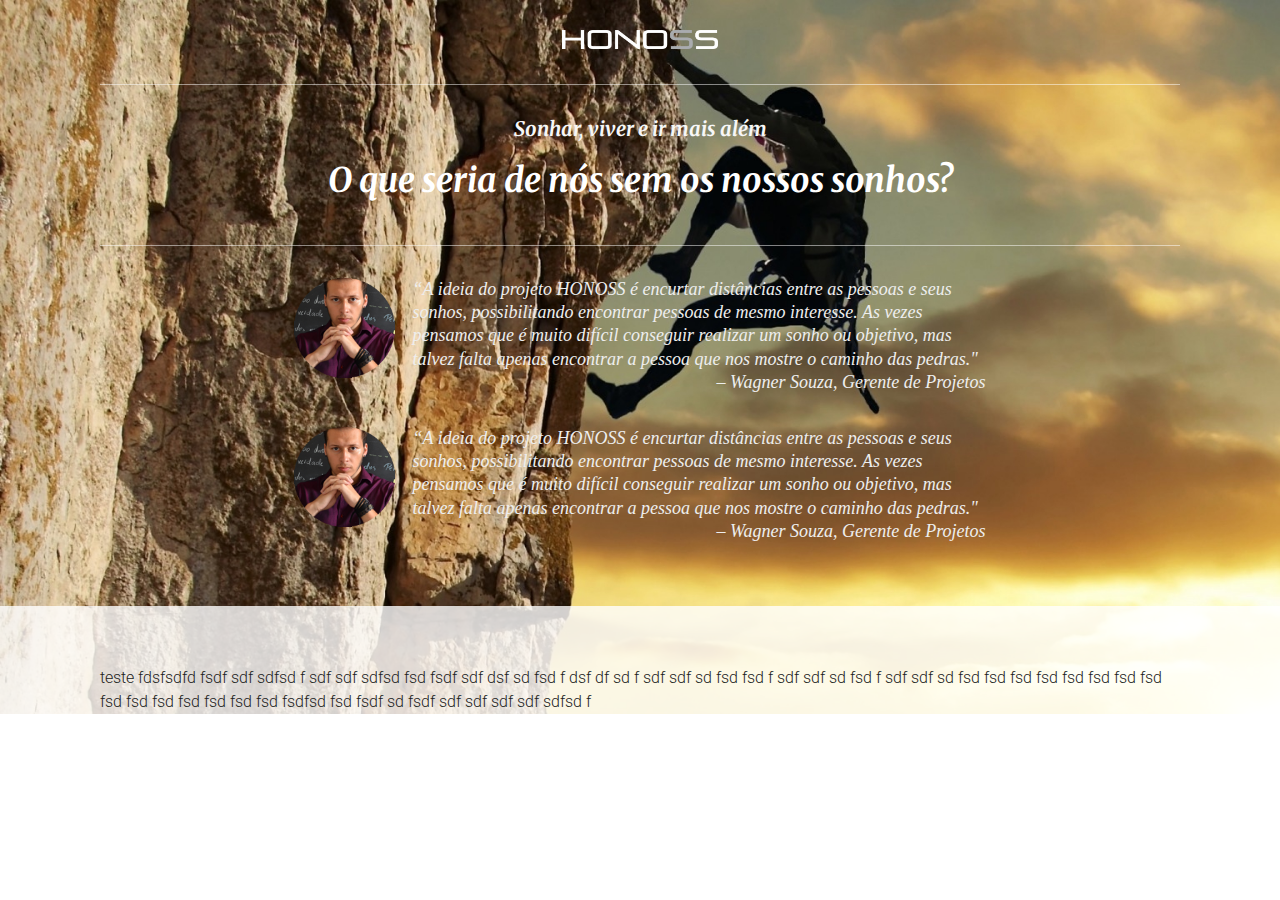
==== land/index.html @ 95ef4102 "land" ====
<!DOCTYPE html>

<html class="no-js" lang="en"><!--<![endif]--><head><meta http-equiv="Content-Type" content="text/html; charset=UTF-8"><script id="hs-analytics" src="./index_files/145335.js"></script>
    
    <meta http-equiv="X-UA-Compatible" content="IE=edge,chrome=1">
    <meta name="author" content="">
    <meta name="description" content="">

    <title>The Beginner's Guide to Inbound Marketing</title>
    <link rel="shortcut icon" href="https://cdn2.hubspot.net/hub/145335/file-399276868-ico/impactbnd-COS/favicon_inbound-marketing-agency.ico?t=1458839373525">

    
    <script async="" src="./index_files/fbevents.js"></script><script type="text/javascript" src="./index_files/jquery-1.11.2.js"></script>
    <script type="text/javascript">hsjQuery = window['jQuery']</script>
    <link href="./index_files/public_common.css" rel="stylesheet">
    <meta property="og:description" content="">
    <meta property="og:title" content="">
    <meta name="twitter:description" content="">
    <meta name="twitter:title" content="">

    
    
    <link rel="canonical" href="https://offers.impactbnd.com/the-beginners-guide-to-inbound-marketing">


    <!--[if lt IE 9]>
    <script src="https://static.hsstatic.net/content_shared_assets/static-1.4002/js/css3-mediaqueries.js"></script>
    <![endif]-->
    <meta name="viewport" content="width=device-width, initial-scale=1">


<link href="./index_files/layout.min.css" rel="stylesheet">
<link href="./index_files/hs_default_custom_style.min.css" rel="stylesheet">


<link rel="stylesheet" href="./index_files/hubspot-default-no-style.min.css">
    <!-- The style tag has been deprecated. Attached stylesheets are included in the required_head_tags page variable. -->
    <link href="./index_files/css" rel="stylesheet" type="text/css">
<link href="./index_files/style.min.css" rel="stylesheet" type="text/css">
<link href="./index_files/landing-page.min.css" rel="stylesheet" type="text/css">
    <style>
body {
background: url(./index_files/bg.jpg); background-attachment:fixed; background-size:cover;
}

h1{margin-bottom:0px;}
.main-text{margin-bottom:15px; font-size:20px; text-transform:none;}
 h1.sub-text{margin-bottom:20px;}
.divider-two{ display:none; }
.ribbon{ display:none;}
p.secondary-header{display:none;}

#quotes{margin-top:30px; margin-bottom:0px; width: 80%; margin:0 auto;}
.testimonials {font-size:20px;}


h3 {
    margin-bottom: 32px !important;
}


</style>


<script src="./index_files/insights.js"></script><style type="text/css">.hs-button-reset,.hs-form .hs-button{border:none;font-family:Helvetica,Arial,sans-serif;line-height:1;margin:0;outline:0;padding:0}.base-hs-button-styles,.hs-form .hs-button{text-decoration:none;cursor:pointer;display:inline-block;font-size:12px;font-weight:700;line-height:12px;padding:7px 18px 7px;position:relative;text-align:center}.base-hs-button-styles:hover,.hs-form .hs-button:hover{text-decoration:none}input.hs-input[type=checkbox],input.hs-input[type=radio]{cursor:pointer}input.hs-input,textarea.hs-input,select.hs-input{display:inline-block;width:210px;height:18px;padding:4px;font-family:"Helvetica Neue",Helvetica,Arial,sans-serif;font-size:13px;font-weight:normal;line-height:18px;color:#666;border:1px solid #ccc;-webkit-border-radius:3px;-moz-border-radius:3px;-ms-border-radius:3px;border-radius:3px}textarea.hs-input{padding-top:5px}html.webkit textarea.hs-input{padding-top:6px;padding-left:5px}input.hs-input[type=checkbox],input.hs-input[type=radio]{width:auto;height:auto;padding:0;margin:3px 0;line-height:normal;border:none}input.hs-input[type=file]{background-color:#fff;padding:initial;border:initial;line-height:initial;-webkit-box-shadow:none;-moz-box-shadow:none;box-shadow:none}input.hs-input[type=button],input.hs-input[type=reset],input.hs-input[type=submit]{width:auto;height:auto}input.hs-input[type=search]{-webkit-border-radius:16px;-moz-border-radius:16px;-ms-border-radius:16px;border-radius:16px;background-image:url("/common_assets/static-2.158/img/form/search.png");background-repeat:no-repeat;padding-left:26px;padding-right:6px;padding-top:5px;padding-bottom:3px;background-position:8px 8px}html.firefox input.hs-input[type=search]{position:relative;top:1px}input.hs-input[type=search].transparent-image{background-image:url("/common_assets/static-2.158/img/form/search-transparent.png")}input.hs-input[type="search"]::-webkit-search-decoration,input.hs-input[type="search"]::-webkit-search-cancel-button,input.hs-input[type="search"]::-webkit-search-results-button,input.hs-input[type="search"]::-webkit-search-results-decoration{display:none}select.hs-input,input.hs-input[type=file]{height:27px}select[multiple].hs-input{height:inherit}textarea.hs-input{height:auto}.hs-input:-moz-placeholder{color:#bfbfbf}.hs-input::-webkit-input-placeholder{color:#bfbfbf}input.hs-input,textarea.hs-input{-webkit-transition:border 0.2s linear,box-shadow 0.2s linear;-moz-transition:border 0.2s linear,box-shadow 0.2s linear;transition:border 0.2s linear,box-shadow 0.2s linear;-webkit-box-shadow:inset 0 1px 3px rgba(0,0,0,0.1);-moz-box-shadow:inset 0 1px 3px rgba(0,0,0,0.1);box-shadow:inset 0 1px 3px rgba(0,0,0,0.1)}input.hs-input:focus,textarea.hs-input:focus{outline:none;border-color:rgba(82,168,236,0.8);-webkit-box-shadow:inset 0 1px 3px rgba(0,0,0,0.1),0 0 8px rgba(82,168,236,0.6);-moz-box-shadow:inset 0 1px 3px rgba(0,0,0,0.1),0 0 8px rgba(82,168,236,0.6);box-shadow:inset 0 1px 3px rgba(0,0,0,0.1),0 0 8px rgba(82,168,236,0.6)}input.hs-input.error,.hs-form div.field.error input,.hs-form div.field.error textarea,.hs-form div.field.error .chzn-choices,textarea.hs-input.error{border-color:#c87872;-webkit-box-shadow:0 0 3px rgba(171,41,32,0.25);-moz-box-shadow:0 0 3px rgba(171,41,32,0.25);box-shadow:0 0 3px rgba(171,41,32,0.25)}input.hs-input.error:focus,.hs-form div.field.error input:focus,.hs-form div.field.error textarea:focus,.hs-form div.field.error .chzn-choices:focus,textarea.hs-input.error:focus{border-color:#b9554d;-webkit-box-shadow:0 0 6px rgba(171,41,32,0.5);-moz-box-shadow:0 0 6px rgba(171,41,32,0.5);box-shadow:0 0 6px rgba(171,41,32,0.5)}.input-mini.hs-input,input.mini.hs-input,textarea.mini.hs-input,select.mini.hs-input{width:60px}.input-small.hs-input,input.small.hs-input,textarea.small.hs-input,select.small.hs-input{width:90px}.input-medium.hs-input,input.medium.hs-input,textarea.medium.hs-input,select.medium.hs-input{width:150px}.input-large.hs-input,input.large.hs-input,textarea.large.hs-input,select.large.hs-input{width:210px}.input-xlarge.hs-input,input.xlarge.hs-input,textarea.xlarge.hs-input,select.xlarge.hs-input{width:270px}.input-xxlarge.hs-input,input.xxlarge.hs-input,textarea.xxlarge.hs-input,select.xxlarge.hs-input{width:530px}.input-stretch.hs-input,input.stretch.hs-input,textarea.stretch.hs-input,select.stretch.hs-input{box-sizing:border-box;width:100%}textarea.hs-input.xxlarge{overflow-y:auto}input.hs-input.span1,textarea.hs-input.span1,select.hs-input.span1{display:inline-block;float:none;width:30px;margin-left:0}input.hs-input.span2,textarea.hs-input.span2,select.hs-input.span2{display:inline-block;float:none;width:90px;margin-left:0}input.hs-input.span3,textarea.hs-input.span3,select.hs-input.span3{display:inline-block;float:none;width:150px;margin-left:0}input.hs-input.span4,textarea.hs-input.span4,select.hs-input.span4{display:inline-block;float:none;width:210px;margin-left:0}input.hs-input.span5,textarea.hs-input.span5,select.hs-input.span5{display:inline-block;float:none;width:270px;margin-left:0}input.hs-input.span6,textarea.hs-input.span6,select.hs-input.span6{display:inline-block;float:none;width:330px;margin-left:0}input.hs-input.span7,textarea.hs-input.span7,select.hs-input.span7{display:inline-block;float:none;width:390px;margin-left:0}input.hs-input.span8,textarea.hs-input.span8,select.hs-input.span8{display:inline-block;float:none;width:450px;margin-left:0}input.hs-input.span9,textarea.hs-input.span9,select.hs-input.span9{display:inline-block;float:none;width:510px;margin-left:0}input.hs-input.span10,textarea.hs-input.span10,select.hs-input.span10{display:inline-block;float:none;width:570px;margin-left:0}input.hs-input.span11,textarea.hs-input.span11,select.hs-input.span11{display:inline-block;float:none;width:630px;margin-left:0}input.hs-input.span12,textarea.hs-input.span12,select.hs-input.span12{display:inline-block;float:none;width:690px;margin-left:0}input.hs-input.span13,textarea.hs-input.span13,select.hs-input.span13{display:inline-block;float:none;width:750px;margin-left:0}input.hs-input.span14,textarea.hs-input.span14,select.hs-input.span14{display:inline-block;float:none;width:810px;margin-left:0}input.hs-input.span15,textarea.hs-input.span15,select.hs-input.span15{display:inline-block;float:none;width:870px;margin-left:0}input.hs-input.span16,textarea.hs-input.span16,select.hs-input.span16{display:inline-block;float:none;width:930px;margin-left:0}input.hs-input[disabled],select.hs-input[disabled],textarea.hs-input[disabled]{background-color:#f5f5f5;border-color:#ddd;cursor:not-allowed}.help-inline,.help-block{font-size:11px;line-height:18px;color:#818181}.help-inline{padding-left:5px}.help-block{display:block;max-width:600px}.inline-inputs{color:#818181}.inline-inputs span,.inline-inputs input{display:inline-block}.inline-inputs input.mini{width:60px}.inline-inputs input.small{width:90px}.inline-inputs span{padding:0 2px 0 1px}.input-prepend input,.input-append input{-webkit-border-radius:0 3px 3px 0;-moz-border-radius:0 3px 3px 0;-ms-border-radius:0 3px 3px 0;border-radius:0 3px 3px 0}.input-prepend .add-on,.input-append .add-on{position:relative;background:#f5f5f5;border:1px solid #ccc;z-index:2;float:left;display:block;width:auto;min-width:16px;height:18px;padding:4px 4px 4px 5px;margin-right:-1px;font-weight:normal;line-height:18px;color:#bfbfbf;text-align:center;text-shadow:0 1px 0 #fff;-webkit-border-radius:3px 0 0 3px;-moz-border-radius:3px 0 0 3px;-ms-border-radius:3px 0 0 3px;border-radius:3px 0 0 3px}.input-prepend .active,.input-append .active{background:#bfe0bf;border-color:#59ad59}.input-append input{float:left;-webkit-border-radius:3px 0 0 3px;-moz-border-radius:3px 0 0 3px;-ms-border-radius:3px 0 0 3px;border-radius:3px 0 0 3px}.input-append .add-on{-webkit-border-radius:0 3px 3px 0;-moz-border-radius:0 3px 3px 0;-ms-border-radius:0 3px 3px 0;border-radius:0 3px 3px 0;margin-right:0;margin-left:-1px}.hs-form{margin-bottom:18px}.hs-form fieldset{margin-bottom:18px;padding-top:18px}.hs-form fieldset legend{display:block;margin-left:150px;font-size:19.5px;line-height:1;color:#414141}.hs-form .clearfix,.hs-form .field,.hs-form .hs-form-field{margin-bottom:18px}.hs-form .clearfix:after,.hs-form .field:after,.hs-form .hs-form-field:after{content:"";display:table;clear:both}.hs-form label{padding-top:5px;font-size:13px;line-height:18px;font-weight:bold;float:left;width:130px;text-align:right;color:#414141}.hs-form .input{margin-left:150px}.hs-form div.field.error{background:#fae5e3;padding:6px 0;margin-bottom:18px;-webkit-border-radius:4px;-moz-border-radius:4px;-ms-border-radius:4px;border-radius:4px}.hs-form div.field.error>label,.hs-form div.field.error span.help-inline,.hs-form div.field.error span.help-block{color:#9d261d}.hs-form div.field.error .input-prepend span.add-on,.hs-form div.field.error .input-append span.add-on{background:#f4c8c5;border-color:#c87872;color:#b9554d}.hs-form .hsErrMsgContainer ul{margin-top:6px;margin-bottom:0px;margin-left:7px;list-style:none}.hs-form .hsErrMsgContainer ul li{font-size:12px;color:#a44e47}.hs-form .hsErrMsgContainer .hs-block-message{min-width:200px;width:200px}.hs-form .hsErrMsgContainer .hs-block-message ul{margin-top:0px}.hs-form .actions{background:#f5f5f5;margin-top:18px;margin-bottom:18px;padding:17px 20px 18px 150px;border-top:1px solid #ddd;-webkit-border-radius:0 0 3px 3px;-moz-border-radius:0 0 3px 3px;-ms-border-radius:0 0 3px 3px;border-radius:0 0 3px 3px}.hs-form .actions .secondary-action{float:right}.hs-form .actions .secondary-action a{line-height:30px}.hs-form .actions .secondary-action a:hover{text-decoration:underline}.hs-form .inputs-list{margin:0 0 5px;width:100%}.hs-form .inputs-list>li{display:block;padding:0;width:100%}.hs-form .inputs-list label{display:block;float:none;width:auto;padding:0;line-height:18px;text-align:left;white-space:normal;font-weight:normal}.hs-form .inputs-list label strong{color:#818181}.hs-form .inputs-list label small{font-size:11px;font-weight:normal}.hs-form .inputs-list .inputs-list{margin-left:25px;margin-bottom:10px;padding-top:0}.hs-form .inputs-list:first-child{padding-top:6px}.hs-form .inputs-list>li+li{padding-top:2px}.hs-form .inputs-list input[type=radio],.hs-form .inputs-list input[type=checkbox]{margin-bottom:0}.hs-form.stacked{padding-left:20px}.hs-form.stacked fieldset{padding-top:9px}.hs-form.stacked legend{margin-left:0}.hs-form.stacked label{display:block;float:none;width:auto;font-weight:bold;text-align:left;line-height:20px;padding-top:0;margin-bottom:4px}.hs-form.stacked .field{margin-bottom:18px}.hs-form.stacked .field div.input{margin-left:0}.hs-form.stacked .field div.input>input+a,.hs-form.stacked .field div.input select+a,.hs-form.stacked .field div.input textarea+a{margin-top:4px;display:block}.hs-form.stacked .inputs-list{margin-bottom:0}.hs-form.stacked .inputs-list>li{padding-top:0}.hs-form.stacked .inputs-list>li label{font-weight:normal;padding-top:0}.hs-form.stacked div.error{padding:3px 10px 6px;margin-top:0;margin-left:-10px;margin-bottom:9px}.hs-form.stacked .actions{margin-left:-20px;padding-left:20px}.hs-form{padding-left:0px}.hs-form.stacked{padding-left:0px}.hs-form.stacked fieldset{padding:0}.hs-form .hs-button{color:#fff;text-shadow:0 -1px 0 #3574e3;background-color:#3574e3;background-image:-webkit-gradient(linear, 50% 0%, 50% 100%, color-stop(0%, #7ec8f4), color-stop(100%, #3574e3));background-image:-webkit-linear-gradient(top, #7ec8f4,#3574e3);background-image:-moz-linear-gradient(top, #7ec8f4,#3574e3);background-image:linear-gradient(top, #7ec8f4,#3574e3);box-shadow:inset 0px 1px 0px rgba(255,255,255,0.5);border-top:1px solid #64baf0;border-bottom:1px solid #1c4ed5;border-right:1px solid #468ee6;border-left:1px solid #468ee6;border-radius:4px;-webkit-transition:opacity 0.15s linear;-moz-transition:opacity 0.15s linear;transition:opacity 0.15s linear;-moz-user-select:none;-webkit-user-select:none;user-select:none}.hs-form .hs-button:visited,.hs-form .hs-button:hover{color:#fff}.hs-form .hs-button:hover:not(.inactive),.hs-form .hs-button:focus:not(.inactive),.hs-form .hs-button.hovered:not(.inactive){box-shadow:inset 0px 1px 0px rgba(255,255,255,0.5),0 0 5px #3574e3;border-top:1px solid #4db0ee;border-bottom:1px solid #1946be;border-right:1px solid #3080e3;border-left:1px solid #3080e3}.hs-form .hs-button:active:not(.inactive):not(.link),.hs-form .hs-button.depressed:not(.inactive):not(.link),.dropdown-open>.hs-form .hs-button:not(.inactive):not(.link){background-color:#599eeb;background-image:-webkit-gradient(linear, 50% 0%, 50% 100%, color-stop(0%, #3574e3), color-stop(100%, #599eeb));background-image:-webkit-linear-gradient(top, #3574e3,#599eeb);background-image:-moz-linear-gradient(top, #3574e3,#599eeb);background-image:linear-gradient(top, #3574e3,#599eeb);box-shadow:inset 0px 1px 2px rgba(0,0,0,0.3),inset 0px -1px 0px rgba(255,255,255,0.3);border-top:1px solid #1c4ed5;border-bottom:1px solid #4084e2;border-right:1px solid #468ee6;border-left:1px solid #468ee6}.dropdown-open>.hs-form .hs-button:not(.inactive):not(.link){box-shadow:inset 0px 1px 2px rgba(0,0,0,0.3)}.hs-form .hs-button.disabled.disabled.disabled.disabled,.hs-form .hs-button[disabled][disabled][disabled]{background-color:#6387c5;background-image:-webkit-gradient(linear, 50% 0%, 50% 100%, color-stop(0%, #88b1ce), color-stop(100%, #6387c5));background-image:-webkit-linear-gradient(top, #88b1ce,#6387c5);background-image:-moz-linear-gradient(top, #88b1ce,#6387c5);background-image:linear-gradient(top, #88b1ce,#6387c5);box-shadow:inset 0px 1px 0px rgba(255,255,255,0);border-top:1px solid #7baacc;border-bottom:1px solid #5774be;border-right:1px solid #6c94c7;border-left:1px solid #6c94c7;cursor:default;color:#ededed;text-shadow:none;opacity:0.6}.hs-form .hs-button.disabled.disabled.disabled.disabled.next:before,.hs-form .hs-button[disabled][disabled][disabled].next:before{opacity:0.5}.hs-form .hs-button.disabled.disabled.disabled.disabled.previous:before,.hs-form .hs-button[disabled][disabled][disabled].previous:before{opacity:0.5}.hs-form .hs-button.next:before,.hs-form .hs-button.previous:before{background:url(/style_guide/static-8.321/img/hs-button-arrows.png) center 0 no-repeat;display:block;width:16px;height:16px;position:absolute;top:5px;content:" ";z-index:99}.hs-form .hs-button.next{padding-right:32px}.hs-form .hs-button.next:before{right:9px}.hs-form .hs-button.previous{padding-left:32px}.hs-form .hs-button.previous:before{background-position:center -16px;left:9px}.hs-form .hs-button.inactive{cursor:default}.hs-form ul{list-style:none}.hs-form label{display:block;font-family:"Helvetica Neue",Helvetica,Arial,sans-serif}.hs-form .hs-field-desc{color:#aaa;margin:0px 0px 5px 150px;font-size:11px;font-family:"Helvetica Neue",Helvetica,Arial,sans-serif}.hs-form .hs-form-required{color:red}.hs-form .field{margin-bottom:9px}.hs-form .hs-richtext{margin-bottom:3px;font-family:"Helvetica Neue",Helvetica,Arial,sans-serif;line-height:18px;font-size:14px;color:#414141}.hs-form .hs-richtext hr{text-align:left;margin-left:0;width:91%}.hs-form .email-correction,.hs-form .email-validation{padding-top:3px;font-size:12px;font-family:"Helvetica Neue",Helvetica,Arial,sans-serif}.hs-form .email-correction a,.hs-form .email-validation a{cursor:pointer}.hs-form .inputs-list{padding-left:5px;list-style:none}.hs-form .inputs-list li input{margin:3px 5px 3px 0px}.hs-form input[type=checkbox],.hs-form input[type=radio]{margin-right:5px}.hs-form input:not([type="image"]),.hs-form textarea{box-sizing:content-box}.hs-form.stacked .hs-field-desc{margin:0px 0px 2px 0px}.hs-form .hs-input,.hs-form textarea.hs-input{box-sizing:border-box;max-width:500px;width:90%}.hs-form .hs-input:not[type=checkbox],.hs-form .hs-input:not[type=radio],.hs-form textarea.hs-input:not[type=checkbox],.hs-form textarea.hs-input:not[type=radio]{min-height:18px;min-width:100px}.hs-form .hs-input.hs-social-login,.hs-form textarea.hs-input.hs-social-login{width:95% !important;max-width:480px !important}.hs-form .actions{background:transparent;margin-top:18px;margin-bottom:18px;padding:17px 20px 18px 0px;border-top:none;-webkit-border-radius:0 0 3px 3px;-moz-border-radius:0 0 3px 3px;-ms-border-radius:0 0 3px 3px;border-radius:0 0 3px 3px}.hs-form .actions .secondary-action{float:right}.hs-form .actions .secondary-action a{line-height:30px}.hs-form .actions .secondary-action a:hover{text-decoration:underline}@media (max-width: 422px){.hs-form .all-social-types{height:100px}}@media (max-width: 342px){.hs-form .hs-social-login{height:72px}}.hs-form fieldset{border:0;padding:0;margin:0;max-width:500px}.hs-form fieldset.form-columns-1 .hs-input{width:95%}.hs-form fieldset.form-columns-1 .input{margin-right:8px}.hs-form fieldset.form-columns-1 input[type="checkbox"],.hs-form fieldset.form-columns-1 input[type="radio"]{width:auto}.hs-form fieldset.form-columns-2 .hs-form-field{width:50%;float:left}.hs-form fieldset.form-columns-2 .input{margin-right:8px}.hs-form fieldset.form-columns-3 .hs-form-field{width:32.7%;float:left}.hs-form fieldset.form-columns-3 .input{margin-right:8px}.hsformerror{margin:0 0 2px;padding:2px 6px;height:auto;background-color:#fdd2d0;font-size:11px;border:1px solid #fcb3af;padding:4px 16px 4px 10px;color:#000;display:none;background-image:-webkit-gradient(linear, 50% 0%, 50% 100%, color-stop(0%, #fefefe), color-stop(100%, #fdd2d0));background-image:-webkit-linear-gradient(#fefefe,#fdd2d0);background-image:-moz-linear-gradient(#fefefe,#fdd2d0);background-image:-o-linear-gradient(#fefefe,#fdd2d0);background-image:linear-gradient(#fefefe,#fdd2d0);-webkit-border-radius:4px;-moz-border-radius:4px;-ms-border-radius:4px;-o-border-radius:4px;border-radius:4px;-webkit-box-shadow:0 0 6px #ddd;-moz-box-shadow:0 0 6px #ddd;box-shadow:0 0 6px #ddd;z-index:99999}.hsformerror em{border:10px solid;border-color:#fdd2d0 transparent transparent;bottom:-17px;display:block;height:0;left:60px;position:absolute;width:0}.hsformerror p{font-family:Lucida Grande,Lucida Sans Unicode,bitstream vera sans,trebuchet ms,verdana,sans-serif;margin:0;float:left;margin-right:8px}.hsformerror:hover{cursor:default}.hsformerror .close-form-error{float:right;display:inline;top:3px;position:absolute;font-family:Verdana !important;color:#b17c79 !important;cursor:pointer !important;font-size:11px !important;font-weight:normal !important}.hsformerror .close-form-error:hover{color:#cc8884}#calroot{z-index:10000;margin-top:-1px;width:198px;padding:2px;background-color:#fff;font-size:11px;border:1px solid #ccc;-moz-border-radius:5px;-webkit-border-radius:5px;-moz-box-shadow:0 0 15px #666;-webkit-box-shadow:0 0 15px #666}#calroot p,#calroot div,#calroot a{font-family:Lucida Grande,Lucida Sans Unicode,bitstream vera sans,trebuchet ms,verdana,sans-serif}#calroot #calhead{padding:2px 0;height:22px}#calroot #caltitle{font-size:14px;color:#0150d1;float:left;text-align:center;width:155px;line-height:20px;text-shadow:0 1px 0 #ddd}#calroot #calnext,#calroot #calprev{display:block;margin:5px 7px;width:0;height:0;float:left;cursor:pointer}#calroot #calnext{float:right;border-top:5px solid transparent;border-bottom:5px solid transparent;border-left:5px solid #666}#calroot #calprev{border-top:5px solid transparent;border-bottom:5px solid transparent;border-right:5px solid #666}#calroot #calprev.caldisabled,#calroot #calnext.caldisabled{visibility:hidden}#calroot #caltitle select{font-size:10px}#calroot #caldays{height:14px;border-bottom:1px solid #ddd}#calroot #caldays span{display:block;float:left;width:28px;text-align:center}#calroot #calweeks{background-color:#fff;margin-top:4px}#calroot .calweek{clear:left;height:22px}#calroot .calweek a{display:block;float:left;width:27px;height:20px;text-decoration:none;font-size:11px;margin-left:1px;text-align:center;line-height:20px;color:#666;-moz-border-radius:3px;-webkit-border-radius:3px}#calroot .calweek a:hover{background-color:#ddd}#calroot .calfocus{background-color:#ddd}#calroot a.calsun{color:red}#calroot a.caloff{color:#ccc}#calroot a.caloff:hover{background-color:#f5f5fa}#calroot a.caldisabled{background-color:#efefef !important;color:#ccc !important;cursor:default}#calroot #calcurrent{background-color:#498ce2;color:#fff}#calroot #caltoday{background-color:#333;color:#fff}@media (max-width: 400px), (min-device-width: 320px) and (max-device-width: 480px){form.hs-form .form-columns-2 .hs-form-field,form.hs-form .form-columns-3 .hs-form-field{float:none;width:100%}form.hs-form .form-columns-2 .hs-form-field .hs-input,form.hs-form .form-columns-3 .hs-form-field .hs-input{width:95%}}</style></head>
<body class="   hs-content-id-465719371 hs-landing-page hs-page hs-content-path-the-beginners-guide-to-inbound-marketing hs-content-name-beginners-guide  " style="">
    <div class="header-container-wrapper">
    <div class="header-container container-fluid">

        <div class="row-fluid-wrapper row-depth-1 row-number-1 ">
        <div class="row-fluid ">
            <div class="span12 widget-span widget-type-raw_jinja " style="" data-widget-type="raw_jinja" data-x="0" data-w="12">
<section id="header">
	<div class="ribbon"></div>
		<div class="impactbnd-container">
			<div class="row-fluid">
				<div class="span5"></div>
				<div class="span2">
					<img src="./index_files/logo.png" alt="Inbound Marketing Agency - IMPACT" class="logo">
				</div>
			</div>
			<div class="row-fluid">
				<div class="divider"></div>
			</div>
			<div class="row-fluid">
				<div class="span12">
					<span id="hs_cos_wrapper_module_13902376306981076" class="hs_cos_wrapper hs_cos_wrapper_widget hs_cos_wrapper_type_section_header" style="" data-hs-cos-general-type="widget" data-hs-cos-type="section_header"><div class="page-header section-header"><h1><div class="row-fluid"><div class="span12 main-text"><i>Sonhar, viver e ir mais além</i></div></div></h1><p class="secondary-header"><span id="hs_cos_wrapper_subheader" class="section-subheader"><span><i></i></span></span></p><h1 class="sub-text" style="color:#ffffff; font-family:merriweather; font-size:34px;"><i>O que seria de nós sem os nossos sonhos?</i></h1><br><div class="divider"></div><p></p></div></span>
				</div>
			</div>
			<div class="row-fluid">		
				<div class="span12">
<span id="hs_cos_wrapper_module_13902388584682820" class="hs_cos_wrapper hs_cos_wrapper_widget hs_cos_wrapper_type_raw_html" style="" data-hs-cos-general-type="widget" data-hs-cos-type="raw_html">
										
										


<div class="single-quote" id="quotes">

	
		<div class="carousel-inner" id="quotes">
			<div class="item">
				<div class="span2">
					<img src="./index_files/ws.png" alt="Wagner Souza"/>
				</div>
				<div class="span10">
					<p>“A ideia do projeto HONOSS é encurtar distâncias entre as pessoas e seus sonhos, possibilitando encontrar pessoas de mesmo interesse. As vezes pensamos que é muito difícil conseguir realizar um sonho ou objetivo, mas talvez falta apenas encontrar a pessoa que nos mostre o caminho das pedras."<span>– <strong>Wagner Souza</strong>, Gerente de Projetos</span></p>
				</div>

			<div class="item">
				<div class="span2">
					<img src="./index_files/ws.png" alt="Wagner Souza"/>
				</div>
				<div class="span10">
					<p>“A ideia do projeto HONOSS é encurtar distâncias entre as pessoas e seus sonhos, possibilitando encontrar pessoas de mesmo interesse. As vezes pensamos que é muito difícil conseguir realizar um sonho ou objetivo, mas talvez falta apenas encontrar a pessoa que nos mostre o caminho das pedras."<span>– <strong>Wagner Souza</strong>, Gerente de Projetos</span></p>
				</div>
			</div>
		</div>
	</div>
	
	
	
	</span>
				</div>
			</div>
			<div class="row-fluid">
				<div class="divider-two"></div>
			</div>
		</div>
	</section></div><!--end widget-span -->

        </div><!--end row-->
        </div><!--end row-wrapper -->

    </div><!--end header -->
</div><!--end header wrapper -->








<div class="body-container-wrapper">
    <div class="body-container container-fluid">

        <div class="row-fluid-wrapper row-depth-1 row-number-1 ">
        <div class="row-fluid ">
            <div class="impactbnd-container" id="ebook-content">
            <div class="span12 widget-span widget-type-cell " style="" data-widget-type="cell" data-x="0" data-w="12">

                <div class="row-fluid-wrapper row-depth-1 row-number-2 ">
                <div class="row-fluid ">
                    <div class="span6 widget-span widget-type-rich_text " style="" data-widget-type="rich_text" data-x="0" data-w="6">
teste fdsfsdfd fsdf sdf sdfsd f sdf sdf sdfsd fsd fsdf sdf dsf sd fsd f dsf df sd f sdf sdf sd fsd fsd f sdf sdf sd fsd f sdf sdf sd fsd fsd fsd fsd fsd fsd fsd fsd fsd fsd fsd fsd fsd fsd fsd fsdfsd fsd fsdf sd fsdf sdf sdf sdf sdf sdfsd f
                    </div><!--end widget-span -->

            </div><!--end row-->
            </div><!--end row-wrapper -->

        </div><!--end widget-span -->
        </div>
</div><!--end row-->
</div><!--end row-wrapper -->

    </div><!--end body -->
</div><!--end body wrapper -->
---- land/index_files/public_common.css ----
@charset "UTF-8";@keyframes vex-fadein{0%{opacity:0}100%{opacity:1}}@-webkit-keyframes vex-fadein{0%{opacity:0}100%{opacity:1}}@-moz-keyframes vex-fadein{0%{opacity:0}100%{opacity:1}}@-ms-keyframes vex-fadein{0%{opacity:0}100%{opacity:1}}@-o-keyframes vex-fadein{0%{opacity:0}100%{opacity:1}}@keyframes vex-fadeout{0%{opacity:1}100%{opacity:0}}@-webkit-keyframes vex-fadeout{0%{opacity:1}100%{opacity:0}}@-moz-keyframes vex-fadeout{0%{opacity:1}100%{opacity:0}}@-ms-keyframes vex-fadeout{0%{opacity:1}100%{opacity:0}}@-o-keyframes vex-fadeout{0%{opacity:1}100%{opacity:0}}@keyframes vex-rotation{0%{transform:rotate(0deg);-webkit-transform:rotate(0deg);-moz-transform:rotate(0deg);-ms-transform:rotate(0deg);-o-transform:rotate(0deg)}100%{transform:rotate(359deg);-webkit-transform:rotate(359deg);-moz-transform:rotate(359deg);-ms-transform:rotate(359deg);-o-transform:rotate(359deg)}}@-webkit-keyframes vex-rotation{0%{transform:rotate(0deg);-webkit-transform:rotate(0deg);-moz-transform:rotate(0deg);-ms-transform:rotate(0deg);-o-transform:rotate(0deg)}100%{transform:rotate(359deg);-webkit-transform:rotate(359deg);-moz-transform:rotate(359deg);-ms-transform:rotate(359deg);-o-transform:rotate(359deg)}}@-moz-keyframes vex-rotation{0%{transform:rotate(0deg);-webkit-transform:rotate(0deg);-moz-transform:rotate(0deg);-ms-transform:rotate(0deg);-o-transform:rotate(0deg)}100%{transform:rotate(359deg);-webkit-transform:rotate(359deg);-moz-transform:rotate(359deg);-ms-transform:rotate(359deg);-o-transform:rotate(359deg)}}@-ms-keyframes vex-rotation{0%{transform:rotate(0deg);-webkit-transform:rotate(0deg);-moz-transform:rotate(0deg);-ms-transform:rotate(0deg);-o-transform:rotate(0deg)}100%{transform:rotate(359deg);-webkit-transform:rotate(359deg);-moz-transform:rotate(359deg);-ms-transform:rotate(359deg);-o-transform:rotate(359deg)}}@-o-keyframes vex-rotation{0%{transform:rotate(0deg);-webkit-transform:rotate(0deg);-moz-transform:rotate(0deg);-ms-transform:rotate(0deg);-o-transform:rotate(0deg)}100%{transform:rotate(359deg);-webkit-transform:rotate(359deg);-moz-transform:rotate(359deg);-ms-transform:rotate(359deg);-o-transform:rotate(359deg)}}.vex,.vex *,.vex *:before,.vex *:after{-webkit-box-sizing:border-box;-moz-box-sizing:border-box;box-sizing:border-box}.vex{position:fixed;overflow:auto;-webkit-overflow-scrolling:touch;z-index:1111;top:0;right:0;bottom:0;left:0}.vex-overlay{background:#000;filter:alpha(opacity=40);-ms-filter:"progid:DXImageTransform.Microsoft.Alpha(Opacity=40)"}.vex-overlay{animation:vex-fadein 0.5s;-webkit-animation:vex-fadein 0.5s;-moz-animation:vex-fadein 0.5s;-ms-animation:vex-fadein 0.5s;-o-animation:vex-fadein 0.5s;-webkit-backface-visibility:hidden;position:fixed;background:rgba(0,0,0,0.4);top:0;right:0;bottom:0;left:0}.vex.vex-closing .vex-overlay{animation:vex-fadeout 0.5s;-webkit-animation:vex-fadeout 0.5s;-moz-animation:vex-fadeout 0.5s;-ms-animation:vex-fadeout 0.5s;-o-animation:vex-fadeout 0.5s;-webkit-backface-visibility:hidden}.vex-content{animation:vex-fadein 0.5s;-webkit-animation:vex-fadein 0.5s;-moz-animation:vex-fadein 0.5s;-ms-animation:vex-fadein 0.5s;-o-animation:vex-fadein 0.5s;-webkit-backface-visibility:hidden;background:#fff}.vex.vex-closing .vex-content{animation:vex-fadeout 0.5s;-webkit-animation:vex-fadeout 0.5s;-moz-animation:vex-fadeout 0.5s;-ms-animation:vex-fadeout 0.5s;-o-animation:vex-fadeout 0.5s;-webkit-backface-visibility:hidden}.vex-close:before{font-family:Arial,sans-serif;content:"\00D7"}.vex-dialog-form{margin:0}.vex-dialog-button{-webkit-appearance:none;cursor:pointer}.vex-loading-spinner{animation:vex-rotation 0.7s linear infinite;-webkit-animation:vex-rotation 0.7s linear infinite;-moz-animation:vex-rotation 0.7s linear infinite;-ms-animation:vex-rotation 0.7s linear infinite;-o-animation:vex-rotation 0.7s linear infinite;-webkit-backface-visibility:hidden;-webkit-box-shadow:0 0 1em rgba(0,0,0,0.1);-moz-box-shadow:0 0 1em rgba(0,0,0,0.1);box-shadow:0 0 1em rgba(0,0,0,0.1);position:fixed;z-index:1112;margin:auto;top:0;right:0;bottom:0;left:0;height:2em;width:2em;background:#fff}body.vex-open{overflow:hidden}.hs_cos_flex-slides-thumb>li{width:210px;overflow:hidden;box-sizing:border-box;text-align:center}.hs_cos_flex-slider .hs_cos_flex-slides img{height:100%;margin:0 auto}.vex-content.hs-gallery{position:absolute;background:transparent}.vex-content.hs-gallery .hs_cos_flex-slider{background:transparent;position:absolute;width:100%;height:100%}.vex-content.hs-gallery .hs_cos_flex-slider,.vex-content.hs-gallery .hs_cos_flex-viewport,.vex-content.hs-gallery .hs_cos_flex-slides{height:100%}.vex-content.hs-gallery .hs_cos_flex-slides li{height:100%;visibility:hidden}.vex-content.hs-gallery .hs_cos_flex-slides li.hs_cos_flex-active-slide{visibility:visible}.vex-content.hs-gallery .hs_cos_flex-slides li img{width:100%;margin:0 auto}.vex-content.hs-gallery .hs_cos_flex-slides li div.caption{background-color:rgba(0,0,0,0.5);position:absolute;font-size:2em;line-height:1.1em;color:#fff;padding:0px 5% 0px 5%;width:100%;bottom:0;text-align:center}.vex-content.hs-gallery .hs_cos_flex-slider.flex-slider-main.slider-mode-lightbox{display:block}.vex-content.hs-gallery .hs_cos_flex-direction-nav a{-webkit-transition:none}.vex-content.hs-gallery .vex-close{position:fixed;top:10px;right:10px;width:40px;height:40px;cursor:pointer;z-index:9999999}.vex-content.hs-gallery .vex-close:before,.vex-content.hs-gallery .vex-close:after{content:"";display:block;width:100%;height:4px;margin-top:-2px;border-radius:2px;background:#fff;position:absolute;top:50%}.vex-content.hs-gallery .vex-close:hover::after,.vex-content.hs-gallery .vex-close:hover::before{box-shadow:0 0 9px #fff !important}.vex-content.hs-gallery .vex-close:after{-webkit-transform:rotate(45deg);-moz-transform:rotate(45deg);-ms-transform:rotate(45deg);-o-transform:rotate(45deg);transform:rotate(45deg)}.vex-content.hs-gallery .vex-close:before{-webkit-transform:rotate(135deg);-moz-transform:rotate(135deg);-ms-transform:rotate(135deg);-o-transform:rotate(135deg);transform:rotate(135deg)}@media (max-width: 768px){.vex-content.hs-gallery .vex-close{height:25px;width:25px}}.hs-tools-menu{transition:-webkit-transform 0.5s !important;-webkit-transform:translate3d(0, 0, 0) !important;-moz-transform:translate3d(0, 0, 0) !important;-ms-transform:translate3d(0, 0, 0) !important;-o-transform:translate3d(0, 0, 0) !important;transform:translate3d(0, 0, 0) !important}body.vex-open .hs-tools-menu{-webkit-transform:translate3d(0, -70px, 0) !important;-moz-transform:translate3d(0, -70px, 0) !important;-ms-transform:translate3d(0, -70px, 0) !important;-o-transform:translate3d(0, -70px, 0) !important;transform:translate3d(0, -70px, 0) !important}.hs_cos_flex-slider.flex-slider-main.slider-mode-lightbox{display:none}.vex-overlay.hs-gallery{background:rgba(0,0,0,0.8)}.slider-mode-lightbox.hs-cos-flex-slider-control-panel{margin-top:0}.slider-mode-lightbox.hs-cos-flex-slider-control-panel .hs_cos_flex-slides li{display:inline-block;width:100px;height:100px;line-height:100px;margin-right:10px;margin-bottom:10px;overflow:hidden;position:relative}.slider-mode-lightbox.hs-cos-flex-slider-control-panel .hs_cos_flex-slides li a{position:absolute;top:0;left:0;width:100%;height:100%}.slider-mode-lightbox.hs-cos-flex-slider-control-panel .hs_cos_flex-slides li a img{display:inline;vertical-align:middle}ul.hs_cos_flex-slides-main img[data-src]{background:url(https://hubspot-static2cdn.s3.amazonaws.com/style_guide/static-2.303/img/spinners/tiny-loader.gif) center no-repeat}.hs-common-error-message{background-color:#f0d0d0 !important;border:1px solid #993401 !important;color:#993401 !important;font-size:15px !important;border-radius:3px !important;padding:8px !important;margin:8px 0px 8px 0px !important}.hs-common-confirm-message{background-color:#cde3cc !important;border:1px solid #360 !important;color:#360 !important;font-size:15px !important;border-radius:3px !important;padding:8px !important;margin:8px 0px 8px 0px !important}iframe[src="about:blank"]{display:none}.advanced-lp-form-response-message{background-color:#cde3cc;border:1px solid #360;color:#336600;font-size:15px;border-radius:3px;padding:8px;margin:8px 0px 8px 0px}.hs-tools-menu,.hs-tools-menu *{font-family:"helvetica neue",helvetica,"arial sans" !important;line-height:18px !important;text-shadow:0px 1px #000 !important}.hs-tools-menu{position:fixed !important;top:10px !important;right:10px !important;cursor:pointer !important;background:#222 !important;background:rgba(0,0,0,0.75) !important;background-image:-webkit-linear-gradient(top, #404040, #333) !important;background-image:-moz-linear-gradient(top, #404040, #333) !important;color:#abacac !important;min-width:160px !important;min-height:40px !important;padding:0px !important;margin:0px !important;border:1px solid #222 !important;-webkit-border-radius:3px !important;-moz-border-radius:3px !important;border-radius:3px !important;-webkit-box-shadow:inset 0px 1px rgba(255,255,255,0.25) !important;-moz-box-shadow:inset 0px 1px rgba(255,255,255,0.25) !important;box-shadow:inset 0px 1px rgba(255,255,255,0.25) !important;-moz-user-select:none !important;-webkit-user-select:none !important;-o-user-select:none !important;user-select:none !important;-webkit-animation:hsflyin 1.5s !important;-moz-animation:hsflyin 1.5s !important;z-index:99999999999 !important;box-sizing:content-box !important}.hs-tools-menu.hs-collapsed{-webkit-box-shadow:0px 1px 7px rgba(255,255,255,0.25),inset 0px 1px rgba(255,255,255,0.25) !important;-moz-box-shadow:0px 1px 7px rgba(255,255,255,0.25),inset 0px 1px rgba(255,255,255,0.25) !important;box-shadow:0px 1px 7px rgba(255,255,255,0.25),inset 0px 1px rgba(255,255,255,0.25) !important;min-width:40px !important}.hs-tools-menu a{text-decoration:none !important;color:#abacac !important;padding:8px 10px !important;display:block !important;font-size:inherit !important;line-height:inherit !important;font-weight:inherit !important}.hs-tools-menu a:hover,.hs-tools-menu a:active{text-decoration:none !important;color:#f7f8f8 !important;background:#444 !important}.hs-tools-menu li{text-align:left !important;line-height:18px !important;font-size:inherit !important;margin:0px !important;padding:0px !important;background:none !important;font-weight:inherit !important;list-style:none !important}.hs-tools-menu .hs-title{font-weight:bold !important;font-size:14px !important;position:absolute !important;top:-29px !important;margin-left:9px !important;text-shadow:0px -1px #000}.hs-tools-menu .hs-dropdown{position:relative !important}.hs-tools-menu.hs-collapsed .hs-dropdown{display:none !important;opacity:0.95 !important}.hs-tools-menu ul{list-style:none !important;margin:0px !important;margin-top:41px !important;padding:5px 0px !important;font-size:13px !important;font-weight:500 !important;background:#333 !important;-webkit-box-shadow:inset 0px 1px #222 !important;-moz-box-shadow:inset 0px 1px #222 !important;box-shadow:inset 0px 1px #222 !important}.hs-tools-menu img.hs-sprocket{width:33px !important;top:-1px !important;right:-1px !important;padding:5px 5px 4px 4px !important;position:absolute !important;-webkit-border-radius:3px !important;-moz-border-radius:3px !important;border-radius:3px !important;box-sizing:content-box !important}.hs-tools-menu img.hs-sprocket:active{opacity:0.5 !important;background-image:-webkit-linear-gradient(top, #111, #303030) !important;background-image:-moz-linear-gradient(top, #111, #303030) !important;-webkit-box-shadow:inset 0px 1px 3px rgba(0,0,0,0.25) !important;-moz-box-shadow:inset 0px 1px 3px rgba(0,0,0,0.25) !important;box-shadow:inset 0px 1px 3px rgba(0,0,0,0.25) !important}.hs-tools-menu.hs-collapsed img.hs-sprocket{display:block !important}.hs-tools-menu .hs-dropdown::before{content:" " !important;display:none !important;position:absolute !important;height:33px !important;width:33px !important;top:-37px !important;right:4px !important;background:#e36f1e !important;-webkit-mask-box-image:url("https://cdn2.hubspot.net/static/sprocket_white_80.png") !important;z-index:15 !important}.hs-tools-menu .hs-dropdown::after{content:" " !important;display:none !important;position:absolute !important;height:33px !important;width:33px !important;top:-38px !important;right:4px !important;background:#000 !important;-webkit-mask-box-image:url("https://cdn2.hubspot.net/static/sprocket_white_80.png") !important;z-index:10 !important}@media screen and (-webkit-min-device-pixel-ratio: 0){.hs-tools-menu .hs-dropdown::before,.hs-tools-menu .hs-dropdown::after{display:block !important}.hs-tools-menu img.hs-sprocket{display:none !important}}@-webkit-keyframes 'hsflyin'{0%{top:-100px}50%{top:-100px}100%{top:10px}}@-moz-keyframes 'hsflyin'{0%{top:-100px}50%{top:-100px}100%{top:10px}}.hs-rss-item{margin-bottom:20px}.hs-rss-byline{opacity:.7;font-size:85%;font-decorate:italics}.hs-rss-item.hs-with-featured-image{overflow:hidden}.hs-rss-item.hs-with-featured-image .hs-rss-item-text{width:80%;float:left;padding-right:20px;box-sizing:border-box}.hs-rss-item.hs-with-featured-image .hs-rss-item-image-wrapper{display:inline-block;width:20%}.hs-rss-item.hs-with-featured-image .hs-rss-item-image-wrapper .hs-rss-featured-image{width:100%}.hs-classic-form-errors{margin:0;padding:10px;background:#fff9d8;border-top:1px solid #e9e1af}.hs-classic-form-errors .top-message{font-weight:bold}a.cta_button{-moz-box-sizing:content-box !important;-webkit-box-sizing:content-box !important;box-sizing:content-box !important;vertical-align:middle}.hs-breadcrumb-menu{list-style-type:none;margin:0px 0px 0px 0px;padding:0px 0px 0px 0px}.hs-breadcrumb-menu-item{float:left;padding:10px 0px 10px 10px}.hs-breadcrumb-menu-divider:before{content:'›';padding-left:10px}body>#calroot>#calhead>#caltitle>select{margin:0 2px;width:auto;height:auto}.hs-featured-image-link{border:0}.hs-featured-image{float:right;margin:0 0 20px 20px;max-width:50%}@media (max-width: 568px){.hs-featured-image{float:none;margin:0;width:100%;max-width:100%}}.hs-blog-social-share{height:30px}.hs-blog-social-share .hs-blog-social-share-list{list-style:none;padding-left:0}.hs-blog-social-share .hs-blog-social-share-list:after{content:".";display:block;height:0;clear:both;visibility:hidden}.hs-blog-social-share .hs-blog-social-share-list .hs-blog-social-share-item{float:left;margin-right:5px}.hs-blog-social-share .hs-blog-social-share-list .hs-blog-social-share-item .twitter-share-button{min-width:66px !important}img.hs-social-sharing-placeholder{height:20px !important;width:auto !important;max-width:none !important;max-height:none !important;-webkit-border-radius:0 !important;-moz-border-radius:0 !important;border-radius:0 !important;margin-right:5px}span.hs-image-container{padding:10px;display:inline-block}span.hs-image-caption{display:block;margin-top:10px;font-size:13px;text-align:center}.hs-centered-image-container{text-align:center}.hs-screen-reader-text{clip:rect(1px, 1px, 1px, 1px);height:1px;overflow:hidden;position:absolute !important;width:1px}
---- land/index_files/layout.min.css ----
.row-fluid{width:100%;*zoom:1}.row-fluid:before,.row-fluid:after{display:table;content:""}.row-fluid:after{clear:both}.row-fluid [class*="span"]{display:block;float:left;width:100%;min-height:28px;margin-left:2.127659574%;*margin-left:2.0744680846382977%;-webkit-box-sizing:border-box;-moz-box-sizing:border-box;-ms-box-sizing:border-box;box-sizing:border-box}.row-fluid [class*="span"]:first-child{margin-left:0}.row-fluid .span12{width:99.99999998999999%;*width:99.94680850063828%}.row-fluid .span11{width:91.489361693%;*width:91.4361702036383%}.row-fluid .span10{width:82.97872339599999%;*width:82.92553190663828%}.row-fluid .span9{width:74.468085099%;*width:74.4148936096383%}.row-fluid .span8{width:65.95744680199999%;*width:65.90425531263828%}.row-fluid .span7{width:57.446808505%;*width:57.3936170156383%}.row-fluid .span6{width:48.93617020799999%;*width:48.88297871863829%}.row-fluid .span5{width:40.425531911%;*width:40.3723404216383%}.row-fluid .span4{width:31.914893614%;*width:31.8617021246383%}.row-fluid .span3{width:23.404255317%;*width:23.3510638276383%}.row-fluid .span2{width:14.89361702%;*width:14.8404255306383%}.row-fluid .span1{width:6.382978723%;*width:6.329787233638298%}.container-fluid{*zoom:1}.container-fluid:before,.container-fluid:after{display:table;content:""}.container-fluid:after{clear:both}@media(max-width:767px){.row-fluid{width:100%}.row-fluid [class*="span"]{display:block;float:none;width:auto;margin-left:0}}@media(min-width:768px) and (max-width:1139px){.row-fluid{width:100%;*zoom:1}.row-fluid:before,.row-fluid:after{display:table;content:""}.row-fluid:after{clear:both}.row-fluid [class*="span"]{display:block;float:left;width:100%;min-height:28px;margin-left:2.762430939%;*margin-left:2.709239449638298%;-webkit-box-sizing:border-box;-moz-box-sizing:border-box;-ms-box-sizing:border-box;box-sizing:border-box}.row-fluid [class*="span"]:first-child{margin-left:0}.row-fluid .span12{width:99.999999993%;*width:99.9468085036383%}.row-fluid .span11{width:91.436464082%;*width:91.38327259263829%}.row-fluid .span10{width:82.87292817100001%;*width:82.8197366816383%}.row-fluid .span9{width:74.30939226%;*width:74.25620077063829%}.row-fluid .span8{width:65.74585634900001%;*width:65.6926648596383%}.row-fluid .span7{width:57.182320438000005%;*width:57.129128948638304%}.row-fluid .span6{width:48.618784527%;*width:48.5655930376383%}.row-fluid .span5{width:40.055248616%;*width:40.0020571266383%}.row-fluid .span4{width:31.491712705%;*width:31.4385212156383%}.row-fluid .span3{width:22.928176794%;*width:22.874985304638297%}.row-fluid .span2{width:14.364640883%;*width:14.311449393638298%}.row-fluid .span1{width:5.801104972%;*width:5.747913482638298%}}@media(min-width:1280px){.row-fluid{width:100%;*zoom:1}.row-fluid:before,.row-fluid:after{display:table;content:""}.row-fluid:after{clear:both}.row-fluid [class*="span"]{display:block;float:left;width:100%;min-height:28px;margin-left:2.564102564%;*margin-left:2.510911074638298%;-webkit-box-sizing:border-box;-moz-box-sizing:border-box;-ms-box-sizing:border-box;box-sizing:border-box}.row-fluid [class*="span"]:first-child{margin-left:0}.row-fluid .span12{width:100%;*width:99.94680851063829%}.row-fluid .span11{width:91.45299145300001%;*width:91.3997999636383%}.row-fluid .span10{width:82.905982906%;*width:82.8527914166383%}.row-fluid .span9{width:74.358974359%;*width:74.30578286963829%}.row-fluid .span8{width:65.81196581200001%;*width:65.7587743226383%}.row-fluid .span7{width:57.264957265%;*width:57.2117657756383%}.row-fluid .span6{width:48.717948718%;*width:48.6647572286383%}.row-fluid .span5{width:40.170940171000005%;*width:40.117748681638304%}.row-fluid .span4{width:31.623931624%;*width:31.5707401346383%}.row-fluid .span3{width:23.076923077%;*width:23.0237315876383%}.row-fluid .span2{width:14.529914530000001%;*width:14.4767230406383%}.row-fluid .span1{width:5.982905983%;*width:5.929714493638298%}}.clearfix{*zoom:1}.clearfix:before,.clearfix:after{display:table;content:""}.clearfix:after{clear:both}.hide{display:none}.show{display:block}.invisible{visibility:hidden}.hidden{display:none;visibility:hidden}.visible-phone{display:none!important}.visible-tablet{display:none!important}.hidden-desktop{display:none!important}@media(max-width:767px){.visible-phone{display:inherit!important}.hidden-phone{display:none!important}.hidden-desktop{display:inherit!important}.visible-desktop{display:none!important}}@media(min-width:768px) and (max-width:1139px){.visible-tablet{display:inherit!important}.hidden-tablet{display:none!important}.hidden-desktop{display:inherit!important}.visible-desktop{display:none!important}}
---- land/index_files/hubspot-default-no-style.min.css ----
.row-fluid{width:100%;*zoom:1}.row-fluid:before,.row-fluid:after{display:table;content:""}.row-fluid:after{clear:both}.row-fluid [class*="span"]{display:block;float:left;width:100%;min-height:28px;margin-left:2.127659574%;*margin-left:2.0744680846382977%;-webkit-box-sizing:border-box;-moz-box-sizing:border-box;-ms-box-sizing:border-box;box-sizing:border-box}.row-fluid [class*="span"]:first-child{margin-left:0}.row-fluid .span12{width:99.99999998999999%;*width:99.94680850063828%}.row-fluid .span11{width:91.489361693%;*width:91.4361702036383%}.row-fluid .span10{width:82.97872339599999%;*width:82.92553190663828%}.row-fluid .span9{width:74.468085099%;*width:74.4148936096383%}.row-fluid .span8{width:65.95744680199999%;*width:65.90425531263828%}.row-fluid .span7{width:57.446808505%;*width:57.3936170156383%}.row-fluid .span6{width:48.93617020799999%;*width:48.88297871863829%}.row-fluid .span5{width:40.425531911%;*width:40.3723404216383%}.row-fluid .span4{width:31.914893614%;*width:31.8617021246383%}.row-fluid .span3{width:23.404255317%;*width:23.3510638276383%}.row-fluid .span2{width:14.89361702%;*width:14.8404255306383%}.row-fluid .span1{width:6.382978723%;*width:6.329787233638298%}.container-fluid{*zoom:1}.container-fluid:before,.container-fluid:after{display:table;content:""}.container-fluid:after{clear:both}@media(max-width:767px){.row-fluid{width:100%}.row-fluid [class*="span"]{display:block;float:none;width:auto;margin-left:0}}@media(min-width:768px) and (max-width:1139px){.row-fluid{width:100%;*zoom:1}.row-fluid:before,.row-fluid:after{display:table;content:""}.row-fluid:after{clear:both}.row-fluid [class*="span"]{display:block;float:left;width:100%;min-height:28px;margin-left:2.762430939%;*margin-left:2.709239449638298%;-webkit-box-sizing:border-box;-moz-box-sizing:border-box;-ms-box-sizing:border-box;box-sizing:border-box}.row-fluid [class*="span"]:first-child{margin-left:0}.row-fluid .span12{width:99.999999993%;*width:99.9468085036383%}.row-fluid .span11{width:91.436464082%;*width:91.38327259263829%}.row-fluid .span10{width:82.87292817100001%;*width:82.8197366816383%}.row-fluid .span9{width:74.30939226%;*width:74.25620077063829%}.row-fluid .span8{width:65.74585634900001%;*width:65.6926648596383%}.row-fluid .span7{width:57.182320438000005%;*width:57.129128948638304%}.row-fluid .span6{width:48.618784527%;*width:48.5655930376383%}.row-fluid .span5{width:40.055248616%;*width:40.0020571266383%}.row-fluid .span4{width:31.491712705%;*width:31.4385212156383%}.row-fluid .span3{width:22.928176794%;*width:22.874985304638297%}.row-fluid .span2{width:14.364640883%;*width:14.311449393638298%}.row-fluid .span1{width:5.801104972%;*width:5.747913482638298%}}@media(min-width:1280px){.row-fluid{width:100%;*zoom:1}.row-fluid:before,.row-fluid:after{display:table;content:""}.row-fluid:after{clear:both}.row-fluid [class*="span"]{display:block;float:left;width:100%;min-height:28px;margin-left:2.564102564%;*margin-left:2.510911074638298%;-webkit-box-sizing:border-box;-moz-box-sizing:border-box;-ms-box-sizing:border-box;box-sizing:border-box}.row-fluid [class*="span"]:first-child{margin-left:0}.row-fluid .span12{width:100%;*width:99.94680851063829%}.row-fluid .span11{width:91.45299145300001%;*width:91.3997999636383%}.row-fluid .span10{width:82.905982906%;*width:82.8527914166383%}.row-fluid .span9{width:74.358974359%;*width:74.30578286963829%}.row-fluid .span8{width:65.81196581200001%;*width:65.7587743226383%}.row-fluid .span7{width:57.264957265%;*width:57.2117657756383%}.row-fluid .span6{width:48.717948718%;*width:48.6647572286383%}.row-fluid .span5{width:40.170940171000005%;*width:40.117748681638304%}.row-fluid .span4{width:31.623931624%;*width:31.5707401346383%}.row-fluid .span3{width:23.076923077%;*width:23.0237315876383%}.row-fluid .span2{width:14.529914530000001%;*width:14.4767230406383%}.row-fluid .span1{width:5.982905983%;*width:5.929714493638298%}}.clearfix{*zoom:1}.clearfix:before,.clearfix:after{display:table;content:""}.clearfix:after{clear:both}.hide{display:none}.show{display:block}.invisible{visibility:hidden}.hidden{display:none;visibility:hidden}.visible-phone{display:none!important}.visible-tablet{display:none!important}.hidden-desktop{display:none!important}@media(max-width:767px){.visible-phone{display:inherit!important}.hidden-phone{display:none!important}.hidden-desktop{display:inherit!important}.visible-desktop{display:none!important}}@media(min-width:768px) and (max-width:1139px){.visible-tablet{display:inherit!important}.hidden-tablet{display:none!important}.hidden-desktop{display:inherit!important}.visible-desktop{display:none!important}}
---- land/index_files/style.min.css ----
@import url("//cdn2.hubspot.net/hub/145335/file-365767675-css/impactbnd-COS/css/bootstrap.css?t=1454283281675");@import url("//fonts.googleapis.com/css?family=Merriweather:400,700,400italic,700italic");@import url("//fonts.googleapis.com/css?family=Roboto:400,300,700");@font-face{font-family:'Mono Social Icons Font';src:url('//cdn2.hubspot.net/hub/145335/file-365769180-eot/impactbnd-COS/fonts/social-icons/MonoSocialIconsFont-1.10.eot?t=1454283281675');src:url('//cdn2.hubspot.net/hub/145335/file-365769180-eot/impactbnd-COS/fonts/social-icons/MonoSocialIconsFont-1.10.eot?#iefix&t=1454283281675') format('embedded-opentype'),url('//cdn2.hubspot.net/hub/145335/file-364260872-woff/impactbnd-COS/fonts/social-icons/MonoSocialIconsFont-1.10.woff?t=1454283281675') format('woff'),url('//cdn2.hubspot.net/hub/145335/file-365760050-ttf/impactbnd-COS/fonts/social-icons/MonoSocialIconsFont-1.10.ttf?t=1454283281675') format('truetype'),url('//cdn2.hubspot.net/hub/145335/file-402857448-svg/impactbnd-COS/fonts/social-icons/MonoSocialIconsFont-1.10.svg#MonoSocialIconsFont?t=1454283281675') format('svg');src:url('//cdn2.hubspot.net/hub/145335/file-365760050-ttf/impactbnd-COS/fonts/social-icons/MonoSocialIconsFont-1.10.ttf?t=1454283281675') format('truetype');font-weight:normal;font-style:normal}.row-fluid{width:100%;*zoom:1}.row-fluid:before,.row-fluid:after{display:table;content:""}.row-fluid:after{clear:both}.row-fluid [class*="span"]{display:block;float:left;width:100%;min-height:28px;margin-left:2.127659574%;*margin-left:2.0744680846382977%;-webkit-box-sizing:border-box;-moz-box-sizing:border-box;-ms-box-sizing:border-box;box-sizing:border-box}.row-fluid [class*="span"]:first-child{margin-left:0}.row-fluid .span12{width:99.99999998999999%;*width:99.94680850063828%}.row-fluid .span11{width:91.489361693%;*width:91.4361702036383%}.row-fluid .span10{width:82.97872339599999%;*width:82.92553190663828%}.row-fluid .span9{width:74.468085099%;*width:74.4148936096383%}.row-fluid .span8{width:65.95744680199999%;*width:65.90425531263828%}.row-fluid .span7{width:57.446808505%;*width:57.3936170156383%}.row-fluid .span6{width:48.93617020799999%;*width:48.88297871863829%}.row-fluid .span5{width:40.425531911%;*width:40.3723404216383%}.row-fluid .span4{width:31.914893614%;*width:31.8617021246383%}.row-fluid .span3{width:23.404255317%;*width:23.3510638276383%}.row-fluid .span2{width:14.89361702%;*width:14.8404255306383%}.row-fluid .span1{width:6.382978723%;*width:6.329787233638298%}.container-fluid{*zoom:1}.container-fluid:before,.container-fluid:after{display:table;content:""}.container-fluid:after{clear:both}@media(max-width:767px){.row-fluid{width:100%}.row-fluid [class*="span"]{display:block;float:none;width:auto;margin-left:0}}@media(min-width:768px) and (max-width:1139px){.row-fluid{width:100%;*zoom:1}.row-fluid:before,.row-fluid:after{display:table;content:""}.row-fluid:after{clear:both}.row-fluid [class*="span"]{display:block;float:left;width:100%;min-height:28px;margin-left:2.762430939%;*margin-left:2.709239449638298%;-webkit-box-sizing:border-box;-moz-box-sizing:border-box;-ms-box-sizing:border-box;box-sizing:border-box}.row-fluid [class*="span"]:first-child{margin-left:0}.row-fluid .span12{width:99.999999993%;*width:99.9468085036383%}.row-fluid .span11{width:91.436464082%;*width:91.38327259263829%}.row-fluid .span10{width:82.87292817100001%;*width:82.8197366816383%}.row-fluid .span9{width:74.30939226%;*width:74.25620077063829%}.row-fluid .span8{width:65.74585634900001%;*width:65.6926648596383%}.row-fluid .span7{width:57.182320438000005%;*width:57.129128948638304%}.row-fluid .span6{width:48.618784527%;*width:48.5655930376383%}.row-fluid .span5{width:40.055248616%;*width:40.0020571266383%}.row-fluid .span4{width:31.491712705%;*width:31.4385212156383%}.row-fluid .span3{width:22.928176794%;*width:22.874985304638297%}.row-fluid .span2{width:14.364640883%;*width:14.311449393638298%}.row-fluid .span1{width:5.801104972%;*width:5.747913482638298%}}@media(min-width:1280px){.row-fluid{width:100%;*zoom:1}.row-fluid:before,.row-fluid:after{display:table;content:""}.row-fluid:after{clear:both}.row-fluid [class*="span"]{display:block;float:left;width:100%;min-height:28px;margin-left:2.564102564%;*margin-left:2.510911074638298%;-webkit-box-sizing:border-box;-moz-box-sizing:border-box;-ms-box-sizing:border-box;box-sizing:border-box}.row-fluid [class*="span"]:first-child{margin-left:0}.row-fluid .span12{width:100%;*width:99.94680851063829%}.row-fluid .span11{width:91.45299145300001%;*width:91.3997999636383%}.row-fluid .span10{width:82.905982906%;*width:82.8527914166383%}.row-fluid .span9{width:74.358974359%;*width:74.30578286963829%}.row-fluid .span8{width:65.81196581200001%;*width:65.7587743226383%}.row-fluid .span7{width:57.264957265%;*width:57.2117657756383%}.row-fluid .span6{width:48.717948718%;*width:48.6647572286383%}.row-fluid .span5{width:40.170940171000005%;*width:40.117748681638304%}.row-fluid .span4{width:31.623931624%;*width:31.5707401346383%}.row-fluid .span3{width:23.076923077%;*width:23.0237315876383%}.row-fluid .span2{width:14.529914530000001%;*width:14.4767230406383%}.row-fluid .span1{width:5.982905983%;*width:5.929714493638298%}}.clearfix{*zoom:1}.clearfix:before,.clearfix:after{display:table;content:""}.clearfix:after{clear:both}.hide{display:none}.show{display:block}.invisible{visibility:hidden}.hidden{display:none;visibility:hidden}.visible-phone{display:none!important}.visible-tablet{display:none!important}.hidden-desktop{display:none!important}@media(max-width:767px){.visible-phone{display:inherit!important}.hidden-phone{display:none!important}.hidden-desktop{display:inherit!important}.visible-desktop{display:none!important}}@media(min-width:768px) and (max-width:1139px){.visible-tablet{display:inherit!important}.hidden-tablet{display:none!important}.hidden-desktop{display:inherit!important}.visible-desktop{display:none!important}}a.symbol:before{font-family:'Mono Social Icons Font';-webkit-text-rendering:optimizeLegibility;-moz-text-rendering:optimizeLegibility;-ms-text-rendering:optimizeLegibility;-o-text-rendering:optimizeLegibility;text-rendering:optimizeLegibility;-webkit-font-smoothing:antialiased;-moz-font-smoothing:antialiased;-ms-font-smoothing:antialiased;-o-font-smoothing:antialiased;font-smoothing:antialiased}a.symbol:before{content:attr(data-icon);margin-right:.3em;font-size:130%}.clearfix:before,.clearfix:after{content:" ";display:table}.clearfix:after{clear:both}*{margin:0;padding:0;position:relative;-webkit-box-sizing:border-box;-moz-box-sizing:border-box;box-sizing:border-box}*:after,*:before{-webkit-box-sizing:border-box;-moz-box-sizing:border-box;box-sizing:border-box}body,html{font-size:100%;line-height:1.5;font-weight:300;color:#222;font-family:'Roboto',Helvetica Neue,Arial,sans-serif;background:#fff;-webkit-font-smoothing:antialiased;-moz-font-smoothing:antialiased;-o-font-smoothing:antialiased;-ms-font-smoothing:antialiased;font-smoothing:antialiased}img{max-width:100%;outline:none}a img{outline:none}a,.button,.home-widget,#myCarousel .item>.span4,.widget-area:hover .home-serv,.widget-area .home-serv>span,.case-studies,.resources .container .span4,.between-cta,.between-cta:after,.navbar .nav:hover>li,.service,.navbar .nav>li.cta a.visible,.platinum-hubspot-var:after,.blog-highlight,.blog-listing .post,.resources .top-resources:hover .span3>img,.blog-sidebar .section,.single .blog-sidebar,.blog-intro .links .span3,.blog-intro form#hs-search-form input,.impactbnd-team .wrapper .single,.attract-page .methods .row-fluid,.impactbnd-pricing .wrapper .span4,.about-impactbnd,.platinum-hubspot-var .row-fluid.more-padding,.about-impactbnd:after,.inbound-marketing-cta .next,.methods .row-fluid,.blog-intro form input,.hs-form .hs-button,.blog-sidebar .section .hs-form .hs-button,.careers.available .account-manager,.careers.available .marketing,.careers.available .bookkeeper,.careers.available .social-media,.careers.available .graphic-designer,.careers.available .web-designer,.careers.available .web-developer-intern,.quote,#resources.grid .mix .titles,#resources.grid .mix{-webkit-transition:all .2s ease-in-out;-moz-transition:all .2s ease-in-out;-ms-transition:all .2s ease-in-out;-o-transition:all .2s ease-in-out;transition:all .2s ease-in-out;-webkit-backface-visibility:hidden;-webkit-transform:scale(1);-webkit-transform-style:preserve-3d;backface-visibility:hidden;transform:scale(1);transform-style:preserve-3d}@font-face{font-family:"Glyphicons_Halflings";src:url("//cdn2.hubspot.net/hub/145335/file-365770065-eot/impactbnd-COS/fonts/glyphicons-halflings-regular.eot?t=1454283281675");src:url("//cdn2.hubspot.net/hub/145335/file-365770065-eot/impactbnd-COS/fonts/glyphicons-halflings-regular.eot?#iefix&t=1454283281675") format('embedded-opentype'),url("//cdn2.hubspot.net/hub/145335/file-365771375-woff/impactbnd-COS/fonts/glyphicons-halflings-regular.woff?t=1454283281675") format('woff'),url("//cdn2.hubspot.net/hub/145335/file-361087449-ttf/impactbnd-COS/fonts/glyphicons-halflings-regular.ttf?t=1454283281675") format('truetype'),url("//getbootstrap.com/dist/fonts/glyphicons-halflings-regular.svg#glyphicons-halflingsregular") format('svg')}.glyphicon{position:relative;top:1px;display:inline-block;font-family:"Glyphicons_Halflings";font-style:normal;font-weight:normal;line-height:1;-webkit-font-smoothing:antialiased}.glyphicon-asterisk:before{content:"\2a"}.glyphicon-plus:before{content:"\2b"}.glyphicon-euro:before{content:"\20ac"}.glyphicon-minus:before{content:"\2212"}.glyphicon-cloud:before{content:"\2601"}.glyphicon-envelope:before{content:"\2709"}.glyphicon-pencil:before{content:"\270f"}.glyphicon-glass:before{content:"\e001"}.glyphicon-music:before{content:"\e002"}.glyphicon-search:before{content:"\e003"}.glyphicon-heart:before{content:"\e005"}.glyphicon-star:before{content:"\e006"}.glyphicon-star-empty:before{content:"\e007"}.glyphicon-user:before{content:"\e008"}.glyphicon-film:before{content:"\e009"}.glyphicon-th-large:before{content:"\e010"}.glyphicon-th:before{content:"\e011"}.glyphicon-th-list:before{content:"\e012"}.glyphicon-ok:before{content:"\e013"}.glyphicon-remove:before{content:"\e014"}.glyphicon-zoom-in:before{content:"\e015"}.glyphicon-zoom-out:before{content:"\e016"}.glyphicon-off:before{content:"\e017"}.glyphicon-signal:before{content:"\e018"}.glyphicon-cog:before{content:"\e019"}.glyphicon-trash:before{content:"\e020"}.glyphicon-home:before{content:"\e021"}.glyphicon-file:before{content:"\e022"}.glyphicon-time:before{content:"\e023"}.glyphicon-road:before{content:"\e024"}.glyphicon-download-alt:before{content:"\e025"}.glyphicon-download:before{content:"\e026"}.glyphicon-upload:before{content:"\e027"}.glyphicon-inbox:before{content:"\e028"}.glyphicon-play-circle:before{content:"\e029"}.glyphicon-repeat:before{content:"\e030"}.glyphicon-refresh:before{content:"\e031"}.glyphicon-list-alt:before{content:"\e032"}.glyphicon-flag:before{content:"\e034"}.glyphicon-headphones:before{content:"\e035"}.glyphicon-volume-off:before{content:"\e036"}.glyphicon-volume-down:before{content:"\e037"}.glyphicon-volume-up:before{content:"\e038"}.glyphicon-qrcode:before{content:"\e039"}.glyphicon-barcode:before{content:"\e040"}.glyphicon-tag:before{content:"\e041"}.glyphicon-tags:before{content:"\e042"}.glyphicon-book:before{content:"\e043"}.glyphicon-print:before{content:"\e045"}.glyphicon-font:before{content:"\e047"}.glyphicon-bold:before{content:"\e048"}.glyphicon-italic:before{content:"\e049"}.glyphicon-text-height:before{content:"\e050"}.glyphicon-text-width:before{content:"\e051"}.glyphicon-align-left:before{content:"\e052"}.glyphicon-align-center:before{content:"\e053"}.glyphicon-align-right:before{content:"\e054"}.glyphicon-align-justify:before{content:"\e055"}.glyphicon-list:before{content:"\e056"}.glyphicon-indent-left:before{content:"\e057"}.glyphicon-indent-right:before{content:"\e058"}.glyphicon-facetime-video:before{content:"\e059"}.glyphicon-picture:before{content:"\e060"}.glyphicon-map-marker:before{content:"\e062"}.glyphicon-adjust:before{content:"\e063"}.glyphicon-tint:before{content:"\e064"}.glyphicon-edit:before{content:"\e065"}.glyphicon-share:before{content:"\e066"}.glyphicon-check:before{content:"\e067"}.glyphicon-move:before{content:"\e068"}.glyphicon-step-backward:before{content:"\e069"}.glyphicon-fast-backward:before{content:"\e070"}.glyphicon-backward:before{content:"\e071"}.glyphicon-play:before{content:"\e072"}.glyphicon-pause:before{content:"\e073"}.glyphicon-stop:before{content:"\e074"}.glyphicon-forward:before{content:"\e075"}.glyphicon-fast-forward:before{content:"\e076"}.glyphicon-step-forward:before{content:"\e077"}.glyphicon-eject:before{content:"\e078"}.glyphicon-chevron-left:before{content:"\e079"}.glyphicon-chevron-right:before{content:"\e080"}.glyphicon-plus-sign:before{content:"\e081"}.glyphicon-minus-sign:before{content:"\e082"}.glyphicon-remove-sign:before{content:"\e083"}.glyphicon-ok-sign:before{content:"\e084"}.glyphicon-question-sign:before{content:"\e085"}.glyphicon-info-sign:before{content:"\e086"}.glyphicon-screenshot:before{content:"\e087"}.glyphicon-remove-circle:before{content:"\e088"}.glyphicon-ok-circle:before{content:"\e089"}.glyphicon-ban-circle:before{content:"\e090"}.glyphicon-arrow-left:before{content:"\e091"}.glyphicon-arrow-right:before{content:"\e092"}.glyphicon-arrow-up:before{content:"\e093"}.glyphicon-arrow-down:before{content:"\e094"}.glyphicon-share-alt:before{content:"\e095"}.glyphicon-resize-full:before{content:"\e096"}.glyphicon-resize-small:before{content:"\e097"}.glyphicon-exclamation-sign:before{content:"\e101"}.glyphicon-gift:before{content:"\e102"}.glyphicon-leaf:before{content:"\e103"}.glyphicon-eye-open:before{content:"\e105"}.glyphicon-eye-close:before{content:"\e106"}.glyphicon-warning-sign:before{content:"\e107"}.glyphicon-plane:before{content:"\e108"}.glyphicon-random:before{content:"\e110"}.glyphicon-comment:before{content:"\e111"}.glyphicon-magnet:before{content:"\e112"}.glyphicon-chevron-up:before{content:"\e113"}.glyphicon-chevron-down:before{content:"\e114"}.glyphicon-retweet:before{content:"\e115"}.glyphicon-shopping-cart:before{content:"\e116"}.glyphicon-folder-close:before{content:"\e117"}.glyphicon-folder-open:before{content:"\e118"}.glyphicon-resize-vertical:before{content:"\e119"}.glyphicon-resize-horizontal:before{content:"\e120"}.glyphicon-hdd:before{content:"\e121"}.glyphicon-bullhorn:before{content:"\e122"}.glyphicon-certificate:before{content:"\e124"}.glyphicon-thumbs-up:before{content:"\e125"}.glyphicon-thumbs-down:before{content:"\e126"}.glyphicon-hand-right:before{content:"\e127"}.glyphicon-hand-left:before{content:"\e128"}.glyphicon-hand-up:before{content:"\e129"}.glyphicon-hand-down:before{content:"\e130"}.glyphicon-circle-arrow-right:before{content:"\e131"}.glyphicon-circle-arrow-left:before{content:"\e132"}.glyphicon-circle-arrow-up:before{content:"\e133"}.glyphicon-circle-arrow-down:before{content:"\e134"}.glyphicon-globe:before{content:"\e135"}.glyphicon-tasks:before{content:"\e137"}.glyphicon-filter:before{content:"\e138"}.glyphicon-fullscreen:before{content:"\e140"}.glyphicon-dashboard:before{content:"\e141"}.glyphicon-heart-empty:before{content:"\e143"}.glyphicon-link:before{content:"\e144"}.glyphicon-phone:before{content:"\e145"}.glyphicon-usd:before{content:"\e148"}.glyphicon-gbp:before{content:"\e149"}.glyphicon-sort:before{content:"\e150"}.glyphicon-sort-by-alphabet:before{content:"\e151"}.glyphicon-sort-by-alphabet-alt:before{content:"\e152"}.glyphicon-sort-by-order:before{content:"\e153"}.glyphicon-sort-by-order-alt:before{content:"\e154"}.glyphicon-sort-by-attributes:before{content:"\e155"}.glyphicon-sort-by-attributes-alt:before{content:"\e156"}.glyphicon-unchecked:before{content:"\e157"}.glyphicon-expand:before{content:"\e158"}.glyphicon-collapse-down:before{content:"\e159"}.glyphicon-collapse-up:before{content:"\e160"}.glyphicon-log-in:before{content:"\e161"}.glyphicon-flash:before{content:"\e162"}.glyphicon-log-out:before{content:"\e163"}.glyphicon-new-window:before{content:"\e164"}.glyphicon-record:before{content:"\e165"}.glyphicon-save:before{content:"\e166"}.glyphicon-open:before{content:"\e167"}.glyphicon-saved:before{content:"\e168"}.glyphicon-import:before{content:"\e169"}.glyphicon-export:before{content:"\e170"}.glyphicon-send:before{content:"\e171"}.glyphicon-floppy-disk:before{content:"\e172"}.glyphicon-floppy-saved:before{content:"\e173"}.glyphicon-floppy-remove:before{content:"\e174"}.glyphicon-floppy-save:before{content:"\e175"}.glyphicon-floppy-open:before{content:"\e176"}.glyphicon-credit-card:before{content:"\e177"}.glyphicon-transfer:before{content:"\e178"}.glyphicon-cutlery:before{content:"\e179"}.glyphicon-header:before{content:"\e180"}.glyphicon-compressed:before{content:"\e181"}.glyphicon-earphone:before{content:"\e182"}.glyphicon-phone-alt:before{content:"\e183"}.glyphicon-tower:before{content:"\e184"}.glyphicon-stats:before{content:"\e185"}.glyphicon-sd-video:before{content:"\e186"}.glyphicon-hd-video:before{content:"\e187"}.glyphicon-subtitles:before{content:"\e188"}.glyphicon-sound-stereo:before{content:"\e189"}.glyphicon-sound-dolby:before{content:"\e190"}.glyphicon-sound-5-1:before{content:"\e191"}.glyphicon-sound-6-1:before{content:"\e192"}.glyphicon-sound-7-1:before{content:"\e193"}.glyphicon-copyright-mark:before{content:"\e194"}.glyphicon-registration-mark:before{content:"\e195"}.glyphicon-cloud-download:before{content:"\e197"}.glyphicon-cloud-upload:before{content:"\e198"}.glyphicon-tree-conifer:before{content:"\e199"}.glyphicon-tree-deciduous:before{content:"\e200"}.glyphicon-briefcase:before{content:"\1f4bc"}.glyphicon-calendar:before{content:"\1f4c5"}.glyphicon-pushpin:before{content:"\1f4cc"}.glyphicon-paperclip:before{content:"\1f4ce"}.glyphicon-camera:before{content:"\1f4f7"}.glyphicon-lock:before{content:"\1f512"}.glyphicon-bell:before{content:"\1f514"}.glyphicon-bookmark:before{content:"\1f516"}.glyphicon-fire:before{content:"\1f525"}.glyphicon-wrench:before{content:"\1f527"}h1,h2,h3,h4,h5{font-family:Roboto;font-weight:700;color:#333}h1 a,h2 a,h3 a,h4 a,h5 a{border:none;text-decoration:none;color:#118dd1}h1 a:hover,h2 a:hover,h3 a:hover,h4 a:hover,h5 a:hover{border:none;color:#118dd1}h1{font-size:48px;line-height:1.2;margin-bottom:16px}h2{font-size:36px;line-height:1.2;margin-bottom:32px;margin-top:16px}h3{font-size:28px;line-height:1.2;margin-bottom:16px;margin-top:48px}h4{font-size:20px}h5{font-size:28px}p,ul,ol{font-size:18px;line-height:1.75;margin-bottom:32px}p.bigger{font-size:22px;color:#777;margin-bottom:42px;margin-top:-16px}p.bigger.white{color:#f7f7f7}span.crimson{font-family:Crimson Text,serif;font-weight:300;font-style:italic;font-size:110%;letter-spacing:-.025em;margin-right:5px;text-transform:lowercase}span.light{font-weight:300}a{color:#1082c1}a:hover{text-decoration:none;color:#0c6292;border-bottom-color:#0c6292}p>a,small>a,small>a:visited,li>a,li>a:visited,p>a:visited,h1 a,h2 a,h3 a,h4 a,h5 a,h6 a{color:#118dd1;text-decoration:none}.white{color:#f7f7f7}.centered{text-align:center;display:block;width:100%}.underlined{border-bottom:1px solid #ccc;margin-bottom:30px}ul,ol{padding-left:20px}ul li,ol li{}img.alignright{float:right;margin:0 0 15px 15px}img.alignleft{float:left;margin:0 15px 15px 0}img.aligncenter{text-align:center;margin:0 auto 15px auto;display:block}a.button,#blog-comment-form #add-comment-button{background:#118dd1;color:#fff;border-radius:4px;-webkit-border-radius:4px;-moz-border-radius:4px;font-family:Roboto;font-weight:400;display:inline-block;text-decoration:none;border:none;margin-bottom:32px}a.button:hover,#blog-comment-form #add-comment-button:hover{color:#fff;background:#0c6292}a.button.huge{padding:28px 52px;text-transform:uppercase;letter-spacing:.1em;font-weight:700}a.button.large,#blog-comment-form #add-comment-button{padding:12px 24px}a.button.medium{padding:8px 16px}a.button.small{padding:4px 8px}a.button.secondary{background:#ccc;color:#333}a.button.white{background:#f7f7f7;color:#555}a.button.white:hover{background:rgba(255,255,255,.6);color:#222}a.button.secondary:hover{background:#bbb}a.button.dark,#blog-comment-form #add-comment-button{background:#333}a.button.dark:hover,#blog-comment-form #add-comment-button:hover{background:#111}#blog-comment-form #add-comment-button{display:inline-block}.divider{width:100%;border-bottom:1px solid #ccc;margin:0 auto 32px auto}.span4.sidebar{background:#e8e8e8;padding:15px 30px}header{z-index:9999;width:100%;position:fixed;background:#fff;padding:0;border-bottom:1px solid #ddd;height:90px;max-height:90px;top:0;left:0;right:0}header a img{padding:20px 0;max-width:150px;z-index:99999;margin-right:0!important;background:none}header .nav-button-icon{float:left;margin-top:3px;margin-right:15px}a>img,a:visited>img{border:none;outline:none;background:none}.impactbnd-container{max-width:1120px;margin:0 auto;padding:0 20px}.impactbnd-container.framework{padding-top:30px}.space{padding:60px 0}.more-padding{padding:30px}.no-margin{margin:0}.no-padding{padding:0}.nav-container{font-family:"proxima-nova",Helvetica Neue,Arial,sans-serif;text-transform:uppercase;font-weight:600}.navbar .nav>li>a{padding:0 10px}.navbar-fixed-top{position:static;z-index:1}.navbar .nav{float:right;margin:0}.navbar .nav>li.active{background:none}.navbar .nav>li.active a:hover{background:none;box-shadow:none;color:#000;border:none}.navbar .nav>li a{border:none;color:#777;text-shadow:none;font-size:14px;line-height:90px;font-family:"proxima-nova",Helvetica Neue,Arial,sans-serif;text-transform:uppercase;font-weight:600}@media only screen and (max-width:1200px){.navbar .nav>li a{font-size:12px}}.navbar .nav>li a:hover{color:#000}.navbar .nav>li.active a{background:none;box-shadow:none;color:#000}.navbar:hover>ul li{color:#777}.navbar .nav>li a.button{margin:25px 0 0 15px;line-height:14px;color:#fff}.navbar .nav>li a.button:hover{background:#0c6292;color:#fff}.navbar .nav-collapse{background:#333;width:100%}.navbar .nav-collapse.in .nav>li{border-bottom:1px solid #000}.navbar .nav-collapse.in .nav>li:last-child{border:none}.navbar .nav:hover>li{opacity:.6;filter:alpha(opacity=60)}.navbar .nav:hover>li:hover{opacity:1;filter:alpha(opacity=100)}.navbar .nav-collapse.in .nav>li a.button{margin:15px}.navbar button.btn{text-shadow:none;box-shadow:none}.navbar .nav>li.cta{opacity:0;padding-left:10px}.navbar .nav>li.cta a{background:#F7803C;-webkit-transition:all .2s ease-in-out!important;transition:all .2s ease-in-out!important;-webkit-border-radius:60px;-moz-border-radius:60px;border-radius:60px;font-family:"proxima-nova",Helvetica Neue,Arial,sans-serif;float:none;padding:10px 30px;border:3px solid #F7803C;text-decoration:none;text-transform:uppercase;font-weight:600;vertical-align:middle;color:white}.navbar .nav>li.cta a:hover{background:none;color:#F7803C}.navbar .nav>li.cta a.green{background:#529B02}.navbar .nav>li.cta a.green.purple{background:#593397}.navbar .nav>li.cta a.green.purple.orange{background:#FF8E08}.navbar .btn-navbar{margin:12px 0 0 0}body-container-wrapper{padding-top:90px}.body-container-wrapper{padding-top:90px}body.hs-content-name-about>.body-container-wrapper{height:100%;padding-top:0}body.hs-content-name-home>.body-container-wrapper{height:100%}.impactbnd-team{width:100%;background:#fff;margin-top:45px;margin-bottom:45px}.impactbnd-team .single{margin-bottom:30px;cursor:pointer}.impactbnd-team .single h2{font-size:22px;color:#fff;margin-bottom:0;margin-top:0}.impactbnd-team .single>.name{position:absolute;bottom:6px;left:0;width:100%;line-height:1;padding:8px 15px;color:#fff;display:block;background:rgba(0,0,0,.5)}.impactbnd-team .single>.name>.title{font-style:italic}.impactbnd-team .single>a{position:absolute;right:-15px;bottom:22px;text-decoration:none;border:none;color:#fff;display:inline-block;width:auto;height:auto;opacity:0;filter:alpha(opacity=0)}.impactbnd-team .single:hover>a{right:15px;opacity:1;filter:alpha(opacity=100)}.impactbnd-team .wrapper:hover .single{opacity:.6;filter:alpha(opacity=60)}.impactbnd-team .wrapper:hover .single:hover{opacity:1;filter:alpha(opacity=100)}.overlay{width:100%;height:100%;position:fixed;top:0;left:0;z-index:1000;display:none}.modal{display:none;background:#f7f7f7;padding:0;z-index:99999;position:absolute;height:70%!important;width:70%!important;min-width:320px!important;max-width:800px!important;overflow:auto!important;margin:auto!important;top:120px!important;margin-left:0!important;position:fixed!important;border-radius:0;border:none;-webkit-box-shadow:inset 0 15px 30px #f7f7f7;-moz-box-shadow:inset 0 15px 30px #f7f7f7;box-shadow:inset 0 15px 30px #f7f7f7}.modal .wrapper{padding:30px;border-top:1px solid #ccc}.modal>.row-fluid.graphic{background:url(//cdn2.hubspot.net/hub/145335/file-375728105-png/impactbnd-COS/images/designer-bg.png?t=1454283281675) center -100px;background-size:100% auto;outline:none;border:none}.modal>.row-fluid.developer{background:url(//cdn2.hubspot.net/hub/145335/file-393047035-png/impactbnd-COS/images/team/inbound-marketing-developer-at-impactbnd.png?t=1454283281675) center center;background-size:100% auto;outline:none;border:none}.modal>.row-fluid,.modal>.row-fluid.account{background:url(//cdn2.hubspot.net/hub/145335/file-391700827-jpg/impactbnd-COS/images/team/account-manager-impact.jpg?t=1454283281675) center top;background-size:100% auto;outline:none;border:none}.modal>.row-fluid.clyde{background:url(//cdn2.hubspot.net/hub/145335/file-389187613-png/impactbnd-COS/images/team/office-roots-impact.png?t=1454283281675) center bottom;background-size:100% auto;outline:none;border:none}.modal>.row-fluid:before{top:0;z-index:1000;display:block;position:absolute;content:'';width:100%;height:100%;background-color:#000;opacity:.6;filter:apha(opacity=60)}.modal>.row-fluid>.span3,.modal>.row-fluid>.span6{z-index:10001}.modal>.row-fluid>.span6>h2,.modal>.row-fluid>.span6>.title{color:#f7f7f7}.modal a.closeBtn{position:absolute;left:30px;top:30px;color:#fff;background:#666;width:30px;height:30px;-webkit-border-radius:50px;-moz-border-radius:50px;border-radius:50px;border:none;z-index:99999;font-size:13px;line-height:30px;text-align:center;z-index:1001}.modal a.closeBtn:hover{background:#000}.modal a.closeBtn span.glyphicon{line-height:25px}.modal>.row-fluid>.span3>.profile-img{text-align:center;width:150px;height:150px;overflow:hidden;-webkit-border-radius:75px;-moz-border-radius:75px;border-radius:75px;margin:30px auto}.modal>.row-fluid>.span3>.profile-img>img{min-width:300px;left:-75px}.modal>.row-fluid>.span3>img{width:200px}.modal>.row-fluid>.span6{margin:30px auto}.modal>.row-fluid>.offset3:first-child{margin-left:25.69060773480663%;*margin-left:25.584224756083227%}.modal>.row-fluid>.span6 h2{margin-bottom:0}.modal>.row-fluid>.span6>.social-media{margin-top:30px;background:none}.modal>.row-fluid>.span6>.social-media a.twitter{background:url(//cdn2.hubspot.net/hub/145335/file-209170755-png/team-page/images/inbound-marketing-agency-twitter-account.png?t=1454283281675);width:40px;background-repeat:no-repeat}.modal>.row-fluid>.span6>.social-media a.linkedin{background:url(//cdn2.hubspot.net/hub/145335/file-208889403-png/team-page/images/inbound-marketing-agency-linkedin-account.png?t=1454283281675);width:82px;background-repeat:no-repeat}.modal>.row-fluid>.span6>.social-media a{height:32px;background-position:left center;text-indent:-99999px;display:inline-block;margin-bottom:0;border:none}.impactbnd-resources{margin-top:45px}.methodology{}.methodology h1{margin-bottom:30px}.methods{width:100%;background:#e7e7e7;margin-top:30px;padding-top:60px;padding-bottom:60px;background:url(//cdn2.hubspot.net/hub/145335/file-378667205-jpg/impactbnd-COS/images/what-we-do/attract-bg.jpg?t=1454283281675) center center no-repeat;background-size:cover;background-attachment:fixed}.methods h3{}.methods .row-fluid{border-bottom:1px solid #fff;margin-top:-1px;background:#f7f7f7}.methods .row-fluid:last-child{border:none}.methods .row-fluid:last-child{border-bottom:none}.methods{}.our-methods{padding:30px;background:rgba(0,0,0,.75)}.methods .row-fluid{background:rgba(255,255,255,.75);overflow:hidden}.methods .row-fluid:hover{background:#fff}.methods .row-fluid *:last-child{margin-bottom:0}.our-methods{padding:15px;z-index:999;margin:0 auto 60px auto}.methods .span4 .glyphicon{font-size:60px;position:absolute;top:100px;color:#999;left:60px;display:none}.methods .span8 p{}.methods .span12{padding:120px}.methods .span4 h2{line-height:1;text-align:left}.methodology-progress{width:100%;background:#f7f7f7;padding:15px 0;margin-bottom:30px}.methodology-progress .span3 a{color:#529B02;font-size:12px;border:none;text-decoration:none}.methodology-progress .span3 a .glyphicon{font-size:18px}.methodology-progress .disabled a{color:#ccc}.methodology-processs a{font-color:#ccc;border:none;text-decoration:none}.inbound-marketing-cta .span6{width:50%!important;margin:0!important}.inbound-marketing-cta .talk{padding:69px 120px;background:#118dd1;color:#f7f7f7}.inbound-marketing-cta .talk:hover{background:#1082c1}.inbound-marketing-cta h3{color:#f7f7f7;font-size:36px}.inbound-marketing-cta .talk .button{margin-bottom:-1px;background:#333}.inbound-marketing-cta .next h4{font-size:26px}.inbound-marketing-cta .next .glyphicon{font-size:12px;top:-2px}.inbound-marketing-cta .next{padding:120px;background:#ccc}.inbound-marketing-cta .next h3{color:#333}.inbound-marketing-cta .next:hover{background:#fff}.methodology.attract-page .methods{background:url(//cdn2.hubspot.net/hub/145335/file-385885634-jpg/impactbnd-COS/images/backgrounds/hand-pointing.jpg?t=1454283281675)}.methodology.convert-page .methods{background:url(//cdn2.hubspot.net/hub/145335/file-392974077-jpg/impactbnd-COS/images/backgrounds/desk-planning-view.jpg?t=1454283281675)}.methodology.close-page .methods{background:url(//cdn2.hubspot.net/hub/145335/file-390488268-jpg/impactbnd-COS/images/backgrounds/office-general.jpg?t=1454283281675)}.methodology.delight-page .methods{background:url(//cdn2.hubspot.net/hub/145335/file-407102445-jpg/impactbnd-COS/images/backgrounds/inbound-marketing-careers-open-positions.jpg?t=1454283281675)}.methodology.attract-page .methods,.methodology.convert-page .methods,.methodology.close-page .methods,.methodology.delight-page .methods{background-repeat:no-repeat;background-position:center center;background-attachment:fixed;background-size:cover}.impactbnd-pricing{margin-top:45px}.impactbnd-pricing .wrapper{width:90%;margin:30px auto}.impactbnd-pricing .span4{margin:0!important}.impactbnd-pricing .moderate,.impactbnd-pricing .high,.impactbnd-pricing .full{text-align:center}.impactbnd-pricing .moderate{margin-right:-1px!important}.impactbnd-pricing .full{margin-left:-1px!important}.impactbnd-pricing .wrapper:hover .span4{opacity:.6;filter:alpha(opacity="60")}.impactbnd-pricing .wrapper:hover .span4:hover{opacity:1;filter:alpha(opacity="100")}.impactbnd-pricing .moderate{background:#97d157;margin-top:30px!important}.impactbnd-pricing .high{background:#75B331}.impactbnd-pricing .full{background:#97d157;margin-top:30px!important}.impactbnd-pricing .package{background:#f7f7f7;border:1px solid #ccc;border-top:none;padding:5px 0;font-weight:700;text-transform:uppercase;letter-spacing:2px;color:#333}.impactbnd-pricing .high .package{padding:20px 0}.impactbnd-pricing .price{font-size:4em;font-weight:300;line-height:.75;padding:60px 0;display:block;color:#fff;border:1px solid #75b331}.impactbnd-pricing .price span.dollar:before{font-size:.25em;line-height:1;display:inline-block;vertical-align:top;font-size:.5em;content:'\0024'}.impactbnd-pricing .price span.month{font-size:.25em;line-height:1}.impactbnd-pricing .price span.hubspot{display:block;width:65%;margin:0 auto;font-weight:700;color:#333;font-style:italic;font-size:.25em;border-top:1px solid #333;border-bottom:1px solid #333;padding:15px 0;margin-top:30px}.impactbnd-pricing .divider{border-color:#5b8b26}.impactbnd-pricing .description{border:1px solid #ccc;border-top:none}.impactbnd-pricing .description p{margin-bottom:0}.impactbnd-pricing .moderate .description,.impactbnd-pricing .full .description,.impactbnd-pricing .high .description{background:#f7f7f7}.impactbnd-pricing ul{list-style-type:none;margin:0;padding-left:0}.impactbnd-pricing ul li{display:block;line-height:1;padding:25px 0;background:#eee;border:1px solid #ccc;border-top:none}.impactbnd-pricing ul li:nth-child(2n){background:#ddd}.impactbnd-pricing .button{margin-bottom:0}.impactbnd-pricing .cta{text-align:center}.impactbnd-inbound-marketing{margin-top:0}.impactbnd-inbound-marketing .inbound-intro{background:url(//cdn2.hubspot.net/hub/145335/file-365976345-jpg/impactbnd-COS/images/believe-in-marketing.jpg?t=1454283281675) no-repeat center top;background-size:cover;margin-bottom:60px;padding:60px 0}.impactbnd-inbound-marketing .inbound-intro h1{margin-bottom:32px!important}.impactbnd-inbound-marketing .inbound-intro p{margin-bottom:0}.service-section .service{padding:10%;background:#ddd;border:none}.service-section .service:hover{background:#f7f7f7}.impactbnd-inbound-marketing .span6{margin-bottom:60px}.service-section h2{font-weight:300}.service-section p.bigger{color:#333}.service-section .divider{border-color:#333}.service-section a.button{background:#fbcf60;color:#333;margin-bottom:0}.impactbnd-inbound-marketing .title{padding:0;background:url(//cdn2.hubspot.net/hub/145335/file-399406548-jpg/impactbnd-COS/images/backgrounds/careers-available-bg.jpg?t=1454283281675) center center;background-size:120% auto}.impactbnd-inbound-marketing .title:after{content:'';display:inline-block;position:absolute;top:0;width:100%;height:100%;background:rgba(0,0,0,.5)}.impactbnd-inbound-marketing .title h2{color:#f7f7f7;z-index:999}.impactbnd-inbound-marketing .icon{display:block;margin:60px auto}.impactbnd-inbound-marketing .service.title .glyphicon{z-index:999;-webkit-border-radius:50px;-moz-border-radius:50px;border-radius:50px;top:100%;margin-top:-15px;position:absolute;display:inline-block;background:#333;color:#f7f7f7;padding:10px;left:50%;margin-left:-15px;text-align:center;font-size:20px;border:3px solid #f7f7f7}.careers.available h3{margin-top:0}.hs-form .hs-input,.hs-form textarea.hs-input{width:100%!important;max-width:500px!important}label{font-family:Roboto!important;font-weight:normal!important;font-size:16px!important}.hs-form input:not([type=image]),.hs-form textarea{-moz-box-sizing:border-box!important;-webkit-box-sizing:border-box!important;box-sizing:border-box!important}input.hs-input,textarea.hs-input,select.hs-input,.hs-input.uneditable-input{padding:10px 10px!important;border:none!important;outline:none!important;height:auto;-moz-box-sizing:border-box;-webkit-box-sizing:border-box;box-sizing:border-box}.hs-form.stacked .actions{margin:0!important;padding:0!important}.hs-form .hs-button{font-size:16px!important;color:#f7f7f7!important;background:#333!important;box-shadow:none!important;border:none!important;padding:20px 10px!important;display:block!important;width:100%!important;max-width:500px!important;text-align:center!important;font-family:Roboto!important;font-weight:300!important}.hs-form .hs-button:hover{background:#111!important}.careers{}.careers .intro{padding:60px 0;background:url(//cdn2.hubspot.net/hub/145335/file-1190149219-jpg/inbound-marketing-careers.jpg?t=1454283281675) center bottom;background-attachment:fixed;background-size:cover}.careers .intro p.bigger{font-size:36px;font-family:crimson;font-style:italic}.careers .intro-text{background:rgba(0,0,0,.75);padding:60px 0}.careers .intro-text p,.careers .intro-text a.button{margin-bottom:0}.careers .intro-text .span4{text-align:right}.careers .intro-text a.button{margin-top:10%}.careers .why-impact{background:rgba(166,91,3,.75);padding:60px 0}.careers .why-impact p{margin-bottom:0}.careers .why-impact h2{margin-top:15%}.careers.available .intro{padding-bottom:0;margin-bottom:0;background:url(//cdn2.hubspot.net/hub/145335/file-1195933317-jpg/inbound-marketing-careers-2.jpg?t=1454283281675);background-size:cover;background-position:center 60px;background-attachment:fixed}.careers.available .intro .divider{margin:0 0 30px 0}.careers.available .span10 p{font-size:20px}.careers.available .divider{margin:90px 0 70px}.careers.available .button{margin-bottom:0}.careers.available p.intro-p{margin-bottom:60px}.careers.available .social-media-marketing,.careers.available .web-desiger-hybrid,.careers.available .account-manager,.careers.available .marketing,.careers.available .bookkeeper,.careers.available .social-media,.careers.available .graphic-designer,.careers.available .web-designer,.careers.available .web-developer-intern{padding:90px 0;background:rgba(255,255,255,.75)}.careers.available .social-media-marketing:hover,.careers.available .web-desiger-hybrid:hover,.careers.available .account-manager:hover,.careers.available .marketing:hover,.careers.available .bookkeeper:hover,.careers.available .social-media:hover,.careers.available .graphic-designer:hover,.careers.available .web-designer:hover,.careers.available .web-developer-intern:hover{background:#f7f7f7}.search-results{padding-top:90px;margin-bottom:60px}.search-results .gsc-control-cse.gsc-control-cse-en{padding:30px 0}.searh-results .gsc-adBlock{display:none!important}.search-results .gsc-thumbnail-inside{padding-left:0}.search-results .gsc-url-top{padding-left:0;padding-top:5px;padding-bottom:5px}.search-results .gs-bidi-start-align.gs-snippet{font-family:roboto;font-size:16px;font-weight:300;line-height:1.5;color:#333}.search-results .gs-webResult.gs-result{margin-bottom:30px}.search-results .gsc-selected-option-container{padding-right:61px}.about-nav{width:100%;border-bottom:1px solid #ddd;margin-bottom:0;text-align:center;background:#eee;position:absolute}.about-nav ul{margin:0;padding:0}.about-nav ul li{display:inline-block;list-style-type:none;margin-bottom:0}.about-nav ul li a{display:block;padding:5px 30px;font-weight:bold;margin:0;text-transform:uppercase;color:#999;font-size:14px;border-right:1px solid #ddd}.about-nav ul li:first-child>a{border-left:1px solid #ddd}.about-nav ul li.active a,.about-nav ul li a:hover{background:#ddd;color:#666}.widget-type-form{overflow:visibe}.widget-type-form h3{margin-bottom:32px!important}.widget-type-form .hs-form-required{color:red}.widget-type-form input,.widget-type-form textarea{border:1px solid #ccc!important;box-shadow:none;margin-bottom:32px}.widget-type-form .hs_resume input{border:none!important;padding:0!important;line-height:16px;margin-bottom:16px!important}.widget-type-form select{height:45px;border:1px solid #ccc!important;background:#fff!important;-webkit-border-radius:4px!important;-moz-border-radius:4px!important;border-radius:4px!important;margin-bottom:32px!important}.widget-type-form .inputs-list{list-style-type:none!important;padding-left:0}.widget-type-form .inputs-list li{list-style-type:none;line-height:30px}.widget-type-form input[type="radio"],.widget-type-form input[type="checkbox"]{vertical-align:middle;width:30px!important;height:30px!important;margin:0 0 5px 0!important}.widget-type-form .hs-form .hs-button{-webkit-border-radius:4px;-moz-border-radius:4px;border-radius:4px}.impactbnd-404{background:url(//cdn2.hubspot.net/hub/145335/file-408529575-jpg/impactbnd-COS/images/lost-page-404-bg.jpg?t=1454283281675) no-repeat;background-size:cover;background-position:center -60px;background-attachment:fixed}.impactbnd-404 .lost-page{margin:60px auto 210px auto!important}.impactbnd-404 .bg{padding:30px 30px 0 30px;background:rgba(0,0,0,.5)}.impactbnd-404 .search{padding:30px;background:rgba(255,255,255,.8)}.impactbnd-404 h1{margin-bottom:32px!important}.impactbnd-404 a.white{color:#fff;border-color:#fff}.impactbnd-404 input{border:1px solid #ccc!important}pre,code{margin-bottom:32px!important}span.why-name{text-transform:capitalize}span.why-name:before{content:',';margin-right:10px}span.why-name:empty{display:none}.bofu-cta{position:relative}.bofu-cta .new-blue-overlay{background:rgba(16,130,193,0.8);display:block;height:100%;width:100%}.bofu-cta .new-blue-overlay .bofu-content{padding:72px 0}.bofu-cta .new-blue-overlay .bofu-content h2{color:white;margin-bottom:12px;margin-top:0;font-weight:600;text-align:center;font-size:32px;font-family:"proxima-nova",Helvetica Neue,Arial,sans-serif}.bofu-cta .new-blue-overlay .bofu-content h6{margin-bottom:48px;color:white;line-height:32px;font-weight:400;text-align:center;font-family:"proxima-nova",Helvetica Neue,Arial,sans-serif;font-size:20px!important}.bofu-cta .new-blue-overlay .bofu-content{text-align:center}.bofu-cta .new-blue-overlay .bofu-content .bofu-button a{display:inline-block;color:white;font-family:#444;border:3px solid white;border-radius:60px;-webkit-border-radius:60px;-moz-border-radius:60px;-webkit-transition:all .2s ease-in-out!important;transition:all .2s ease-in-out!important;padding:18px 24px;font-size:16px;font-weight:500;text-transform:uppercase;width:250px;text-align:center;text-decoration:none;font-weight:600;text-transform:uppercase;font-family:"proxima-nova",Helvetica Neue,Arial,sans-serif;background:#F7803C}.bofu-cta .new-blue-overlay .bofu-content .bofu-button a:hover{background:none;color:white}footer{width:100%;background:#333;padding:60px 0;display:block;clear:both}footer img{max-width:65%;text-align:center}footer strong{color:#999;font-size:24px;font-family:Roboto;font-weight:700;margin-bottom:5px;display:block}footer ul{list-style-type:none;margin-left:0;padding-left:0;margin-bottom:30px}footer ul li>a{color:#999!important;padding:7px 0;border:none;display:block;text-decoration:none}footer .contact ul li,footer .contact ul li>a{color:#999!important;padding:7px 0;border:none;display:block;text-decoration:none}footer .contact ul li>a{padding:2px 0}footer ul:hover li a{color:#666!important}footer ul li>a:hover{color:#fff!important}footer span.copyright{font-size:14px;border-top:1px solid #555;margin:30px auto 0;padding-top:15px;display:block;color:#666}footer span.copyright a{color:#fff;border-color:#fff;text-decoration:none}.subscribe-bar-nobg{text-align:center;background:url('//cdn2.hubspot.net/hubfs/145335/Blog_Subscribe/subscribe-ebook-background.jpg?t=1454283281675');background-size:cover;background-position:center;background-repeat:no-repeat}.subscribe-bar-nobg .brand-overlay{position:absolute;z-index:0;top:0;left:0;width:100%;height:100%;display:block;background:#1082c1}.subscribe-bar-nobg .subscriber-smart{padding:24px 15px;background:rgba(0,0,0,0.4)}.subscribe-bar-nobg .subscriber-smart h4{font-family:"proxima-nova",Helvetica Neue,Arial,sans-serif;font-size:27px;font-weight:400;color:white;margin-bottom:12px;line-height:29px}.subscribe-bar-nobg .subscriber-smart h4 span{font-weight:700;font-style:italic}.subscribe-bar-nobg .subscriber-smart h6{font-size:16px;font-weight:500;font-family:'Merriweather',Helvetica Neue,Arial,sans-serif;color:white}.subscribe-bar-nobg .subscriber-smart .hs-form{margin-top:15px;margin-bottom:0}.subscribe-bar-nobg .subscriber-smart .hs-form .hs_email{display:inline-block;width:50%}.subscribe-bar-nobg .subscriber-smart .hs-form .hs_email{margin-bottom:0}.subscribe-bar-nobg .subscriber-smart .hs-form .hs_email label{display:none}.subscribe-bar-nobg .subscriber-smart .hs-form .hs_email input[type='email']{height:44px;border-radius:30px 0 0 30px}.subscribe-bar-nobg .subscriber-smart .hs-form .hs_submit{display:inline-block;min-width:150px;vertical-align:top}.subscribe-bar-nobg .subscriber-smart .hs-form .hs_submit input[type='submit']{padding:16px 0!important;background-color:#1082c1!important;border-radius:0 30px 30px 0;text-shadow:none;font-family:proxima-nova!important;text-transform:uppercase;font-size:14px!important;font-weight:600!important;-webkit-appearance:none}.subscribe-bar-nobg .subscriber-smart .hs-form .hs-richtext{display:none}.subscribe-bar-nobg .hs-form>div{display:inline}.subscribe-bar-nobg.sweepstakes{overflow:hidden}.subscribe-bar-nobg.sweepstakes .span3 img{margin-bottom:-36px;vertical-align:bottom}.subscribe-bar-nobg.sweepstakes .subscriber-smart h4{font-family:"proxima-nova",Helvetica Neue,Arial,sans-serif;font-size:22px;font-weight:400;color:white;margin-bottom:12px;line-height:29px;font-weight:600}.subscribe-bar-nobg.sweepstakes .subscriber-smart h6{font-size:16px;font-weight:500;font-family:'Merriweather',Helvetica Neue,Arial,sans-serif;color:white;margin-bottom:12px}@media(max-width:1024px){.subscribe-bar-nobg .span3.visuallyhidden-tablet,.subscribe-bar-nobg .span2{display:none!important}.subscribe-bar-nobg .span5{width:100%!important}.subscribe-bar-nobg h4{margin-bottom:6px}.subscribe-bar-nobg.visuallyhidden-portable{display:none!important}.subscribe-bar-nobg .subscriber-smart h4{font-family:"proxima-nova",Helvetica Neue,Arial,sans-serif;font-size:24px;font-weight:400;color:white;margin-bottom:12px;line-height:26px}}@media(max-width:468px){.subscribe-bar .subscriber-smart{padding:30px}.subscribe-bar .subscriber-smart .hs-form .hs_email,.subscribe-bar-nobg .subscriber-smart .hs-form .hs_email{width:100%}.subscribe-bar .subscriber-smart .hs-form .hs_submit,.subscribe-bar-nobg .subscriber-smart .hs-form .hs_submit{width:100%}.subscribe-bar .subscriber-smart .hs-form .hs_email input[type='email'],.subscribe-bar-nobg .subscriber-smart .hs-form .hs_email input[type='email']{border-radius:30px}.subscribe-bar .subscriber-smart .hs-form .hs_submit input[type='submit'],.subscribe-bar-nobg .subscriber-smart .hs-form .hs_submit input[type='submit']{border-radius:30px}}#impactbackground{background:url("//cdn2.hubspot.net/hub/145335/file-388746853-jpg/impactbnd-COS/images/backgrounds/inbound-marketing-agency-office.jpg?t=1454283281675");background-size:cover;background-position:center top;background-attachment:fixed}.row-fluid [class*="myspan"]{margin-left:0!important}.intro{background-color:transparent;color:#000;font-family:'Merriweather',Helvetica Neue,Arial,sans-serif;font-size:16px;font-style:normal;font-variant:normal;font-weight:normal;line-height:35px;padding-top:20px;text-align:left;text-decoration:none;vertical-align:baseline}.intro #hs_cos_wrapper_post_body span{font-size:16px;line-height:35px;padding-top:20px}.myspan.span6.percpadd.bordering{width:51%;border-right:1px solid #EEE}.casebutton{border-radius:0;border-color:#118DD1;background:#118DD1;color:#FFF}.casebutton:hover{border-radius:0;border-color:#0C6292;background:#0C6292;color:#FFF}.blog-sidebar{margin-bottom:0;padding-bottom:60px}.background-white{background-color:#FFF}#case-studies .post .wrapper{padding:10px 60px}#case-studies .post ul li{background:none;list-style-type:disc;padding-left:10px;color:#222;font-weight:lighter}.quoting{background:none repeat scroll 0 0 #eee;border:medium none;color:#353535;font-family:Crimson;font-size:18px;font-style:italic;font-weight:bold;line-height:1.75;margin-bottom:32px;width:100%;padding:15px 50px 10px 50px}.blog-listing .post{border-bottom:0!important}#case-studies .post h1{border:none;padding:0;margin-top:60px;text-align:center;margin-bottom:40px}.sides{padding:60px 25px 35px 25px;text-align:center}.shift{text-align:left;font-family:'Merriweather',Helvetica Neue,Arial,sans-serif;font-size:16px;line-height:35px;padding:15px 80px 10px 80px;color:#000;background-color:transparent;font-weight:normal;font-style:normal;font-variant:normal;text-decoration:none}.shift_slider{text-align:left;font-family:'Merriweather',Helvetica Neue,Arial,sans-serif;font-size:12px;line-height:35px;padding:15px 80px 0 95px;color:#000;background-color:transparent;font-weight:normal;font-style:normal;font-variant:normal;text-decoration:none}.span6 ul li .bulletone{}.span6 ul li .bullettwo{}.span6 ul li .bulletthree{}.span6 ul li .bulletfour{}.shift_case{text-align:left;font-family:'Merriweather',Helvetica Neue,Arial,sans-serif;font-size:16px;line-height:35px;padding:30px 10px 10px 80px;color:#000;background-color:transparent;font-weight:normal;font-style:normal;font-variant:normal;text-decoration:none}.shift_case_img{text-align:left;padding:30px 0 10px 50px;text-align:right;width:80%}.buttontext{text-align:center}.padd3{padding-top:30px}.imgsize{margin-left:70px;text-align:center;width:160px!important;max-width:100%!important}.line-border{border-bottom:1px solid #EEE;padding-bottom:30px}#hs_cos_wrapper_module_14023404785978736 li{background:url("//cdn2.hubspot.net/hub/145335/file-308046988-png/checkmark.png?t=1454283281675") no-repeat scroll left 5px rgba(0,0,0,0);list-style-type:none;padding-left:30px;margin-bottom:10px;font-size:16px}.line-border-2{border-bottom:1px solid #DDD}.line-border-3{border-bottom:2px solid #DDD}.padding{padding-bottom:40px;padding-top:20px}.padding2{padding-top:20px;padding-bottom:10px}.padding3{padding-bottom:40px;padding-top:20px}.down{margin-top:100px}.titleheader{text-align:justify;margin-top:60px}.headcenter{text-align:center;font-weight:bold;padding-bottom:5px;text-transform:uppercase;letter-spacing:4px;color:#666;font-size:20px}.headcenter2{text-align:center;padding-top:30px}.headcenter3{text-align:center;padding-top:60px}.headcenter4{text-align:center;padding-bottom:60px;font-family:'Merriweather',Helvetica Neue,Arial,sans-serif;font-weight:lighter}.imagepadd{padding-bottom:20px}.perc{font-family:Roboto;font-size:50px;font-weight:bold;line-height:1;text-shadow:none;text-decoration:none;text-align:center;color:#6a6864}.perc_2{font-family:Roboto;font-size:50px;font-weight:bold;line-height:1;text-shadow:none;text-decoration:none;text-align:center;color:#6a6864}.desc{font-family:Roboto;font-size:20px;font-weight:600;line-height:25px;text-shadow:none;text-decoration:none;text-align:center;color:#9f9f9f;padding-bottom:30px}.view_case{padding:0 25px 50px 0;background:white;text-decoration:none}.line_divide{width:1px;background-color:#ddd;height:200px;position:absolute;text-align:center;float:right;left:450px}.graph_statement{font-family:Roboto;font-weight:600;font-size:20px;padding:20px 0 0 0;color:#6a6864}.percpadd{padding:0 30px 0 30px}.postsections{font-family:'Merriweather',Helvetica Neue,Arial,sans-serif;font-size:16px;font-weight:lighter}.testname{text-align:right;padding-right:50px;margin-bottom:25px;font-family:'Merriweather',Helvetica Neue,Arial,sans-serif;font-size:12px;font-style:italic}.wrapper.overflowimg{overflow:hidden}.row-fluid.designItem.active .span6 .hs_cos_wrapper.hs_cos_wrapper_widget.hs_cos_wrapper_type_linked_image img{max-width:none;-webkit-box-shadow:-5px 10px 20px 1px rgba(200,200,200,200);box-shadow:-5px 10px 20px 1px rgba(200,200,200,200)}.share{background:#eee;border:none;text-align:center;margin:0 auto}.iconpadd{padding:15px 50px 10px 50px}.wordshare{font-family:Roboto;color:#eee}.thiswillwork{display:inline;list-style:none outside none;-webkit-backface-visibility:hidden}.thiswillwork li{display:inline-block}.perc .thiswillwork li{font-size:50px}.perc_2 .thiswillwork li{font-size:50px}.myspan.span6.percpadd{padding-bottom:20px}.arrow{padding:0 0 0 25px;bottom:10px}.sharing{display:inline-block;bottom:8px;color:#ccc}.iconfilter{opacity:.8;-webkit-transition:opacity .5s ease-in-out;-moz-transition:opacity .5s ease-in-out;-ms-transition:opacity .5s ease-in-out;o-transition:opacity .5s ease-in-out;transition:opacity .5s ease-in-out;-moz-transform:rotate(0)}.iconfilter img{-moz-transform:rotate(0)}.iconfilter:hover{opacity:1}.case-studies-share a{padding-left:25px}.testimonial{background:#eee;border:none;border-top:1px solid #ddd}.row-fluid.imagepadd.tiny{width:80%}.arrows{margin-left:20px;padding-bottom:8px;float:right}a#cta_button_145335_cd13639b-622b-4722-96c3-15c211f2f544:hover{background:none repeat scroll 0 0 #0C6292;color:#FFF}.slider-mode-lightbox.hs-cos-flex-slider-control-panel .hs_cos_flex-slides li{margin-bottom:0;width:227px;height:173px}.mycta{color:#FFF;line-height:40px;margin:25px 0 0 0;background:none repeat scroll 0 0 #1082c1;border-radius:3px;font-family:Roboto;font-weight:400;cursor:pointer;line-height:1;padding:15px 0 15px 0;text-align:center;text-shadow:none;text-decoration:none;transition:background-color .5s ease}.mycta:hover{background:none repeat scroll 0 0 #0C6292;color:#FFF}.vex{z-index:9999;overflow:hidden;width:100%!important;height:100%!important}.vex-content.hs-gallery{width:100%;height:100%}.vex-content.hs-gallery .hs_cos_flex-slides li img{height:auto!important;top:0;width:100%!important;max-width:800px!important;text-align:center;margin:0 auto;padding:10px;background:#fff;float:left;display:block;-webkit-box-shadow:0 0 30px #000;-moz-box-shadow:0 0 30px #000;box-shadow:0 0 30px #000}.vex-content.hs-gallery .hs_cos_flex-slides li div.caption{color:#FFF}.hs_cos_flex-slide-main .hs_cos_flex-active-slide{text-align:center}.slider-mode-lightbox.hs-cos-flex-slider-control-panel .hs_cos_flex-slides li a{padding:5px;background-color:#fff;border:1px solid #ccc;overflow:hidden}.hs_cos_flex-slides.hs_cos_flex-slides-main{text-align:center}#case-studies .post ul li{}.slider-mode-lightbox.hs-cos-flex-slider-control-panel .hs_cos_flex-slides li a img{transition:all 1s ease-in-out;-webkit-transition:all 1s ease-in-out;-moz-transition:all 1s ease-in-out;-ms-transition:all 1s ease-in-out;-o-transition:all 1s ease-in-out;transform:scale(1);-webkit-transform:scale(1);-moz-transform:scale(1);-o-transform:scale(1);-ms-transform:scale(1)}.slider-mode-lightbox.hs-cos-flex-slider-control-panel .hs_cos_flex-slides li a img:hover{transition:all .25s ease-in-out;-webkit-transition:all .25s ease-in-out;-moz-transition:all .25s ease-in-out;-ms-transition:all .25s ease-in-out;-o-transition:all .25s ease-in-out;transform:scale(1.1);-webkit-transform:scale(1.1);-moz-transform:scale(1.1);-o-transform:scale(1.1);-ms-transform:scale(1.1);overflow:hidden}.hs_cos_flex-direction-nav{list-style:none;position:absolute;width:650px;display:none}.hs_cos_flex-direction-nav li{width:200px;text-align:center;display:inline-block;margin:0 30px}.hs_cos_flex-direction-nav li a{display:block;background:#fff;font-color:#333;padding:15px}.hs_cos_flex-prev{color:#eee;border:#FFF}.fading{text-decoration:none;-webkit-tap-highlight-color:rgba(0,0,0,0);background:white}.modal-backdrop{position:fixed;top:0;right:0;bottom:0;left:0;z-index:1040;background-color:#000}.modal-backdrop.fade{opacity:0}.modal-backdrop,.modal-backdrop.fade.in{opacity:.8;filter:alpha(opacity=80)}.modal{position:fixed;top:10%;z-index:1050;width:560px;margin-left:-280px;background-color:#fff;border:1px solid #999;border:1px solid rgba(0,0,0,0.3);*border:1px solid #999;-webkit-border-radius:6px;-moz-border-radius:6px;border-radius:6px;outline:none;-webkit-box-shadow:0 3px 7px rgba(0,0,0,0.3);-moz-box-shadow:0 3px 7px rgba(0,0,0,0.3);box-shadow:0 3px 7px rgba(0,0,0,0.3);-webkit-background-clip:padding-box;-moz-background-clip:padding-box;background-clip:padding-box}.modal.fade{top:-25%;-webkit-transition:opacity .3s linear,top .3s ease-out;-moz-transition:opacity .3s linear,top .3s ease-out;-o-transition:opacity .3s linear,top .3s ease-out;transition:opacity .3s linear,top .3s ease-out}.modal.fade.in{top:10%}.modal-header{padding:9px 15px;border-bottom:1px solid #eee}.modal-header .close{margin-top:2px}.modal-header h3{margin:0;line-height:30px}.modal-body{position:relative;max-height:400px;padding:15px;overflow-y:auto}.modal-form{margin-bottom:0}.modal-footer{padding:14px 15px 15px;margin-bottom:0;text-align:right;background-color:#f5f5f5;border-top:1px solid #ddd;-webkit-border-radius:0 0 6px 6px;-moz-border-radius:0 0 6px 6px;border-radius:0 0 6px 6px;*zoom:1;-webkit-box-shadow:inset 0 1px 0 #fff;-moz-box-shadow:inset 0 1px 0 #fff;box-shadow:inset 0 1px 0 #fff}.modal-footer:before,.modal-footer:after{display:table;line-height:0;content:""}.modal-footer:after{clear:both}.modal-footer .btn+.btn{margin-bottom:0;margin-left:5px}.modal-footer .btn-group .btn+.btn{margin-left:-1px}.modal-footer .btn-block+.btn-block{margin-left:0}section#design_section{}section#design_section h3{background:none repeat scroll 0 0 #1082c1;box-shadow:3px 3px 0 rgba(16,130,193,0.2);color:#fff;left:25%;margin:0 auto;padding:15px;position:absolute;top:-30px;width:50%;z-index:99}#design-explained{display:block;padding-top:90px}#design-explained .designItem{}#design-explained .designImage{}#design-explained .designItem.active{}#design-explained .designImage.active{}#image-dropdown{padding:0;margin:0;border:0;width:auto}#image-dropdown ul,#image-dropdown li{list-style:none;margin:0;padding:0}#image-dropdown ul{position:relative;z-index:597}#image-dropdown ul li{float:left;min-height:1px;vertical-align:middle}#image-dropdown ul li.hover,#image-dropdown ul li:hover{position:relative;z-index:599;cursor:default;color:#fff}#image-dropdown ul ul{visibility:hidden;position:absolute;top:100%;left:0;z-index:598;width:100%}#image-dropdown ul ul li{float:none}#image-dropdown ul ul ul{top:0;left:190px;width:190px}#image-dropdown ul li:hover>ul{visibility:visible}#image-dropdown ul ul{bottom:0;left:0}#image-dropdown ul ul{margin-top:0}#image-dropdown ul ul li{font-weight:normal}#image-dropdown li{display:block;line-height:1em;text-decoration:none}#image-dropdown{font-family:Roboto;text-transform:uppercase;display:block;letter-spacing:.25em;text-decoration:none;color:#4f4f4f}#image-dropdown>ul{display:inline-block;padding-top:20px}#image-dropdown:after,#image-dropdown ul:after{content:'';display:block;clear:both}#image-dropdown ul{text-transform:uppercase;font-size:14px!important}#image-dropdown ul ul{text-transform:none;min-width:190px}#image-dropdown ul ul li{color:#000;border:1px solid #000;border-top:0 none;line-height:150%;padding:16px 20px;font-size:12px}#image-dropdown ul ul ul{border-top:0 none}#image-dropdown ul ul li{position:relative}#image-dropdown ul ul li:hover{color:#fff;background-color:#1082c0}#image-dropdown ul ul li:last-child{border-top:none}}#image-dropdown ul ul li.has-sub:after{position:absolute;top:50%;right:15px;margin-top:-8px}#image-dropdown ul li:hover,#image-dropdown ul li.active{border:1px solid #282828}#image-dropdown>li:hover{color:#fff!important;background-color:#1082c0}#image-dropdown ul:hover li.active span{color:#fff!important}.active.has-sub{padding-right:20px!important}.active.has-sub:hover{color:#fff!important}.active.has-sub>span:hover{color:#fff}#image-dropdown ul li.last ul{left:auto;right:0}#image-dropdown ul li.last ul ul{left:auto;right:99.5%}#image-dropdown a{color:#4f4f4f;padding:0 20px}#image-dropdown>ul>li{line-height:48px}#image-dropdown ul ul li.has-sub.p1:hover{color:#fff!important}#image-dropdown ul ul li.has-sub.p2:hover{color:#fff!important}#image-dropdown ul ul li.has-sub.p3:hover{color:#fff!important}.has-sub{font-family:Roboto;font-size:14px!important;font-weight:600!important;text-transform:uppercase;color:#4f4f4f!important}.has-sub span{font-weight:600;letter-spacing:.29em;text-transform:uppercase;font-size:14px!important;color:#4f4f4f}#image-dropdown ul li.has-sub.active:hover{color:#fff}li.active.has-sub:hover{color:#fff;background-color:#1082c0}.active.has-sub span{padding-right:150px}.active.has-sub>span{padding-left:20px}.postsections_design{transition:all 1s ease}.postsections_design:target{color:red;font-size:20px}.postsections_design{font-family:'Merriweather',Helvetica Neue,Arial,sans-serif;font-size:18px;font-weight:lighter;padding:0 50px 0 0}.bulletnumbers{list-style-type:none;font-size:20px;color:#555;font-weight:400;line-height:38px;padding-bottom:20px}.line-border-2.design-work-line.mob2{display:none}.job{font-family:Merriweather;font-size:16px;font-weight:300;padding-bottom:15px}.show{display:block}.no-show{display:none}.lead-cta{background:url("//cdn2.hubspot.net/hub/145335/file-2334371316-png/blog-files/bofu-bg.png?t=1454283281675") no-repeat;background-size:cover;background-position:center;padding:80px 0 80px 0;text-align:center}.lead-cta h3{color:#fff;text-decoration:none!important;outline:0!important;font-family:merriweather;font-size:40px;font-weight:bold;display:inline-block;text-align:center;margin-top:0;margin-bottom:12px}.lead-cta h4{color:#fff;text-decoration:none!important;outline:0;font-family:proxima-nova;font-size:26px;font-weight:400;display:inline-block;text-align:center}.lead-cta .bofu-button-cta{background-color:#e67e22;line-height:inherit;display:inline-block;text-align:center;min-width:inherit;max-width:inherit;font-family:proxima-nova;letter-spacing:2px;font-size:26px;border-radius:40px;padding:12px 120px;color:#fff;margin:36px 0 0 0;font-weight:bold}.lead-cta .bofu-button-cta:hover{background-color:#c05f09;-webkit-transition:all .3s ease-in-out;transition:all .3s ease-in-out}.lead-cta .free{display:block;margin-top:12px;text-decoration:none!important;font-family:proxima-nova;font-size:18px;color:#fff;font-weight:bold;display:inline-block;font-weight:100}@media only screen and (max-width:1024px){iframe.frame-container{display:none!important}a#close-frame{display:none!important}div#backdrop-container{display:none!important}a#powered-container{display:none!important}}@media(max-width:468px){#impactbackground{background:none}.post .background-white .row-fluid h1{font-size:25px}.down{margin-top:0}.sides{padding:20px 25px 5px 0}.intro{text-align:left!important;font-family:'Merriweather',Helvetica Neue,Arial,sans-serif!important;font-size:14px!important;line-height:30px!important;padding-top:20px!important}.shift{padding:15px 10px 10px 10px}.postsections{font-size:14px}.shift_slider{padding:15px 10px 0 15px}#hs_cos_wrapper_module_14023404785978736 li{font-size:14px}.perc .thiswillwork li .hs_cos_wrapper.hs_cos_wrapper_widget.hs_cos_wrapper_type_rich_text{font-size:40px}.perc_2 .thiswillwork li .hs_cos_wrapper.hs_cos_wrapper_widget.hs_cos_wrapper_type_rich_text{font-size:40px}.arrow{bottom:-10px}.desc{font-size:18px}.shift_case_img .hs_cos_wrapper.hs_cos_wrapper_widget.hs_cos_wrapper_type_linked_image .hs-image-widget{display:none}.shift_case{text-align:center;padding:30px 10px 10px 30px}.padding{padding:0}.headcenter3{padding-top:0;padding:0 20px 0 20px}.headcenter4{padding:0 25px 30px 25px}.design_section.row-fluid-wrapper.row-depth-2.row-number-4.background-white{display:none}.design_section .row-fluid-wrapper .row-depth-2 .row-number-4 .background-white{display:none}.line-border-2.design-work-line{display:none}.shift_case_img{display:none}.testname{padding-bottom:7px}.sharing{bottom:8px}.lead-cta h3{font-size:30px}.lead-cta h4{font-size:20px}.lead-cta .bofu-button-cta{font-size:20px;padding:12px 90px}.lead-cta .free{font-size:14px}}@media(max-width:979px){#image-dropdown{display:none}.design-title{margin-right:0!important;text-align:center;padding:0;padding-top:10px}.postsections_design{padding:0}.designwork-title{display:none}.designItem{text-align:center}.designImage{padding-bottom:20px;border-bottom:1px solid no-repeat #4f4f4f}.designImage img{width:100%;text-align:center}.designImage .hs-image-widget{border-bottom:1px solid #ccc!important;margin-bottom:100px;padding-bottom:100px}.design-title{font-size:20px}.bulletnumbers{font-size:16px;font-weight:500;line-height:30px}}@media(min-width:468px) and (max-width:768px){#impactbackground{background:none}.post .background-white .row-fluid h1{font-size:38px}.down{margin-top:30px}.shift{padding:0}.sides{padding:20px 25px 5px 0}.desc{padding-bottom:20px}.shift_slider{padding:0}.shift_case{padding:30px 0 0 0}.design_section.row-fluid-wrapper.row-depth-2.row-number-4.background-white{display:none}.design_section .row-fluid-wrapper .row-depth-2 .row-number-4 .background-white{display:none}.line-border-2.design-work-line{display:none}.shift_case_img{display:none}#hs_cos_wrapper_module_140241240195215385{display:none}.testname{padding-bottom:7px}.headcenter3{padding-top:0;padding:0 15px 0 15px}.headcenter4{padding:0 100px 30px 100px}.sharing{bottom:24px}.quoting{margin-bottom:0;padding:0 50px 0 50px}}@media(min-width:768px) and (max-width:979px){#impactbackground{background:none}.post .background-white .row-fluid h1{font-size:40px}.down{margin-top:80px}.sides{padding:20px 25px 5px 0}.shift{padding:15px 40px 10px 40px}.shift_case{padding:30px 10px 10px 40px}.shift_slider{padding:15px 80px 0 40px}.desc{padding-bottom:60px}.postsections_design{padding-right:15px}.cell-wrapper .layout-widget-wrapper .imgsize .hs_cos_wrapper .hs_cos_wrapper_widget .hs_cos_wrapper_type_linked_image .hs-image-widget{display:none}#hs_cos_wrapper_module_140241240195215385{width:60%}.shift_case_img{padding:20px 0 0 20px width:100%}.testname{padding-bottom:7px}.headcenter3{padding-top:0;padding:0 15px 0 15px}.headcenter4{padding:0 100px 30px 100px}.imgsize{width:80%!important;z-index:9999}}@media(max-width:1100px){.myspan.span6.percpadd{width:100%!important}.myspan.span6.percpadd.bordering{border-right:0}#hs_cos_wrapper_module_140241240195215385{width:80%}.shift_case_img{text-align:left;padding:20px 0 10px 30px;text-align:right;width:100%}}@media(min-width:768px) and (max-width:979px){}@media(max-width:767px){}@media(max-width:1080px){.navbar .nav>li>a{padding:0 11px}}@media(max-width:1024px){.modal>.row-fluid>.span3>.profile-img{text-align:center;width:100px;height:100px;text-align:center}.modal>.row-fluid>.span3>.profile-img>img{min-width:200px;margin-top:0;left:-55px}}@media(min-width:768px) and (max-width:979px){.impactbnd-inbound-marketing .service{padding:10% 0}.methodology .methods .span12{padding:10%}.inbound-marketing-cta .row-fluid .span6{display:block;width:100%!important;padding:60px 20px}body.blog-list .blog-intro h2{font-size:48px}.navbar .btn-navbar{margin:25px 0 0 0}.careers .intro-text a.button{text-align:center}.careers .intro-text a.button{font-size:16px;padding-left:0;padding-right:0;display:block}.careers .why-impact h2{margin-top:30%}.careers.available .intro{background-position:center 60px}}@media(max-width:767px){header{max-height:60px}header a img{height:40px;width:auto;padding:0;margin-top:10px!important}.body-container-wrapper{padding-top:60px!important}.nav-collapse .nav{padding-left:0}.nav-collapse .nav>li>a,.nav-collapse .dropdown-menu a{line-height:40px!important}.row-fluid .span8,.row-fluid .span4{width:100%}.impactbnd-inbound-marketing .inbound-intro .span1{display:none}.impactbnd-team .single>.name{bottom:21px}.modal{width:90%!important;max-width:100%!important;min-width:0!important;top:90px!important;height:80%!important}.modal>.row-fluid{padding-top:30px}.modal>.row-fluid>.span6{text-align:center}.modal>.row-fluid>.offset3:first-child{margin:0!important}.about-nav{display:none}}@media(max-width:767px){img{margin:15px auto}.impactbnd-inbound-marketing .service{padding:10% 0}.methodology-progress .span4:first-child{display:none}.methodology-progress .span4 .span3{width:23.076923077%;display:inline-block}.methodology .methods .span12{padding:10%}.inbound-marketing-cta .row-fluid .span6{display:block;width:100%!important;padding:20px}#case-studies .post h2{font-size:24px;padding:30px}#case-studies .post .wrapper{padding:30px}#case-studies .post .wrapper ul{padding-left:0}#case-studies .post blockquote img{float:none!important;display:block!important;width:50%!important;margin:0 auto!important}#resources.grid .mix{padding-top:0!important}.impactbnd-resources>.resource-bg{background-size:300% auto!important;margin-bottom:30px}.careers .intro{padding-top:30px;background-size:3000px auto;background-position:center 60px}.careers .intro p.bigger{font-size:22px;line-height:1.2}.careers .intro-text,.careers .why-impact{padding:15px}.careers .intro-text .span1{display:none}.careers .intro-text .span4{text-align:center}.careers .intro-text a.button{font-size:16px;padding-left:0;padding-right:0;display:block}.careers .why-impact h2{margin-top:0}.careers.available a.button{display:block;padding:30px 0;text-align:center}.careers.available .intro{background-size:cover;background-position:center top}.careers.available .intro .span10 p{font-size:16px}.careers.available .account-manager,.careers.available .marketing,.careers.available .bookkeeper,.careers.available .social-media,.careers.available .graphic-designer,.careers.available .web-designer{padding:30px 0}.impactbnd-404{background-size:cover}}@media(max-width:1340px){}@media(max-width:979px){}@media(min-width:980px){}
---- land/index_files/landing-page.min.css ----
.row-fluid {
    width: 100%;
    *zoom: 1;
}

.row-fluid:before,.row-fluid:after {
    display: table;
    content: "";
}

.row-fluid:after {
    clear: both;
}

.row-fluid [class*="span"] {
    display: block;
    float: left;
    width: 100%;
    min-height: 28px;
    margin-left: 2.127659574%;
    *margin-left: 2.0744680846382977%;
    -webkit-box-sizing: border-box;
    -moz-box-sizing: border-box;
    -ms-box-sizing: border-box;
    box-sizing: border-box;
}

.row-fluid [class*="span"]:first-child {
    margin-left: 0;
}

.row-fluid .span12 {
    width: 99.99999998999999%;
    *width: 99.94680850063828%;
}

.row-fluid .span11 {
    width: 91.489361693%;
    *width: 91.4361702036383%;
}

.row-fluid .span10 {
    width: 82.97872339599999%;
    *width: 82.92553190663828%;
}

.row-fluid .span9 {
    width: 74.468085099%;
    *width: 74.4148936096383%;
}

.row-fluid .span8 {
    width: 65.95744680199999%;
    *width: 65.90425531263828%;
}

.row-fluid .span7 {
    width: 57.446808505%;
    *width: 57.3936170156383%;
}

/*.row-fluid .span6 {
     width: 48.93617020799999%;
    *width: 48.88297871863829%;
}
*/
.row-fluid .span5 {
    width: 40.425531911%;
    *width: 40.3723404216383%;
}

.row-fluid .span4 {
    width: 31.914893614%;
    *width: 31.8617021246383%;
}

.row-fluid .span3 {
    width: 23.404255317%;
    *width: 23.3510638276383%;
}

.row-fluid .span2 {
    width: 14.89361702%;
    *width: 14.8404255306383%;
}

.row-fluid .span1 {
    width: 6.382978723%;
    *width: 6.329787233638298%;
}

.container-fluid {
    *zoom: 1;
}

.container-fluid:before,.container-fluid:after {
    display: table;
    content: "";
}

.container-fluid:after {
    clear: both;
}

@media(max-width:767px) {
    .row-fluid {
        width: 100%;
    }

    .row-fluid [class*="span"] {
        display: block;
        float: none;
        width: auto;
        margin-left: 0;
    };
}

@media(min-width:768px) and (max-width:1139px) {
    .row-fluid {
        width: 100%;
        *zoom: 1;
    }

    .row-fluid:before,.row-fluid:after {
        display: table;
        content: "";
    }

    .row-fluid:after {
        clear: both;
    }

    .row-fluid [class*="span"] {
        display: block;
        float: left;
        width: 100%;
        min-height: 28px;
        margin-left: 2.762430939%;
        *margin-left: 2.709239449638298%;
        -webkit-box-sizing: border-box;
        -moz-box-sizing: border-box;
        -ms-box-sizing: border-box;
        box-sizing: border-box;
    }

    .row-fluid [class*="span"]:first-child {
        margin-left: 0;
    }

    .row-fluid .span12 {
        width: 99.999999993%;
        *width: 99.9468085036383%;
    }

    .row-fluid .span11 {
        width: 91.436464082%;
        *width: 91.38327259263829%;
    }

    .row-fluid .span10 {
        width: 82.87292817100001%;
        *width: 82.8197366816383%;
    }

    .row-fluid .span9 {
        width: 74.30939226%;
        *width: 74.25620077063829%;
    }

    .row-fluid .span8 {
        width: 65.74585634900001%;
        *width: 65.6926648596383%;
    }

    .row-fluid .span7 {
        width: 57.182320438000005%;
        *width: 57.129128948638304%;
    }

/*    .row-fluid .span6 {
        width: 48.618784527%;
        *width: 48.5655930376383%;
    }
*/
    .row-fluid .span5 {
        width: 40.055248616%;
        *width: 40.0020571266383%;
    }

    .row-fluid .span4 {
        width: 31.491712705%;
        *width: 31.4385212156383%;
    }

    .row-fluid .span3 {
        width: 22.928176794%;
        *width: 22.874985304638297%;
    }

    .row-fluid .span2 {
        width: 14.364640883%;
        *width: 14.311449393638298%;
    }

    .row-fluid .span1 {
        width: 5.801104972%;
        *width: 5.747913482638298%;
    };
}

@media(min-width:1280px) {
    .row-fluid {
        width: 100%;
        *zoom: 1;
    }

    .row-fluid:before,.row-fluid:after {
        display: table;
        content: "";
    }

    .row-fluid:after {
        clear: both;
    }

    .row-fluid [class*="span"] {
        display: block;
        float: left;
        width: 100%;
        min-height: 28px;
        margin-left: 2.564102564%;
        *margin-left: 2.510911074638298%;
        -webkit-box-sizing: border-box;
        -moz-box-sizing: border-box;
        -ms-box-sizing: border-box;
        box-sizing: border-box;
    }

    .row-fluid [class*="span"]:first-child {
        margin-left: 0;
    }

    .row-fluid .span12 {
        width: 100%;
        *width: 99.94680851063829%;
    }

    .row-fluid .span11 {
        width: 91.45299145300001%;
        *width: 91.3997999636383%;
    }

    .row-fluid .span10 {
        width: 82.905982906%;
        *width: 82.8527914166383%;
    }

    .row-fluid .span9 {
        width: 74.358974359%;
        *width: 74.30578286963829%;
    }

    .row-fluid .span8 {
        width: 65.81196581200001%;
        *width: 65.7587743226383%;
    }

    .row-fluid .span7 {
        width: 57.264957265%;
        *width: 57.2117657756383%;
    }

/*    .row-fluid .span6 {
        width: 48.717948718%;
        *width: 48.6647572286383%;
    }
*/
    .row-fluid .span5 {
        width: 40.170940171000005%;
        *width: 40.117748681638304%;
    }

    .row-fluid .span4 {
        width: 31.623931624%;
        *width: 31.5707401346383%;
    }

    .row-fluid .span3 {
        width: 23.076923077%;
        *width: 23.0237315876383%;
    }

    .row-fluid .span2 {
        width: 14.529914530000001%;
        *width: 14.4767230406383%;
    }

    .row-fluid .span1 {
        width: 5.982905983%;
        *width: 5.929714493638298%;
    };
}

.clearfix {
    *zoom: 1;
}

.clearfix:before,.clearfix:after {
    display: table;
    content: "";
}

.clearfix:after {
    clear: both;
}

.hide {
    display: none;
}

.show {
    display: block;
}

.invisible {
    visibility: hidden;
}

.hidden {
    display: none;
    visibility: hidden;
}

.visible-phone {
    display: none!important;
}

.visible-tablet {
    display: none!important;
}

.hidden-desktop {
    display: none!important;
}

@media(max-width:767px) {
    .visible-phone {
        display: inherit!important;
    }

    .hidden-phone {
        display: none!important;
    }

    .hidden-desktop {
        display: inherit!important;
    }

    .visible-desktop {
        display: none!important;
    };
}

@media(min-width:768px) and (max-width:1139px) {
    .visible-tablet {
        display: inherit!important;
    }

    .hidden-tablet {
        display: none!important;
    }

    .hidden-desktop {
        display: inherit!important;
    }

    .visible-desktop {
        display: none!important;
    };
}

*/ body {
    background: url(//cdn2.hubspot.net/hub/145335/file-465979461-jpg/ebooks/Beginners_Guide/images/grow-your-business-with-inbound-marketing.jpg?t=1447252231624);
    background-size: cover;
    background-attachment: fixed;
}

.body-container-wrapper {
    padding-top: 0!important;
}

.body-container {
    background: #fff;
    background: rgba(255,255,255,.8);
}

#ebook-content {
    padding-top: 60px;
}

section#header {
    padding: 30px 0;
}

section#header .logo {
    margin-bottom: 28px;
}

section#header p.secondary-header {
    font-family: crimson text;
    color: #fff;
    font-style: italic;
    font-weight: bold;
    font-size: 30px;
}

.ribbon {
    position: absolute;
    top: 0;
    left: 0;
    width: 165px;
    height: 164px;
    background: url(//cdn2.hubspot.net/hub/145335/file-467290202-png/ebooks/Beginners_Guide/images/new-for-2014.png?t=1447252231624) no-repeat;
    z-index: 1000;
}

h1 {
    font-family: merriweather;
    font-size: 60px;
    font-style: italic;
    color: #f7f7f7;
    margin-bottom: 30px;
}

h1 span {
    font-style: italic;
    text-transform: lowercase;
    font-size: 40px;
    font-family: crimson text;
    display: block;
}

.page-header.section-header {
    text-align: center;
}

.download-button {
    display: block;
    background: #47b4f0;
    text-align: center;
    text-transform: uppercase;
    font-weight: 600;
    letter-spacing: 1px;
    text-decoration: none;
    padding: 20px 0;
    color: #333!important;
    -webkit-border-radius: 10px;
    -moz-border-radius: 10px;
    border-radius: 10px;
    margin-bottom: 30px;
}

.download-button:hover {
    color: #fff!important;
}

.download-button span.glyphicon {
    top: 2px;
}

.divider {
    border-color: rgba(255,255,255,.5);
}

.divider-two {
    opacity: .5;
    filter: alpha(opacity=50);
    border-bottom: 1px solid #ccc;
    margin: 0 auto 32px;
    width: 100%;
}

.carousel-indicators {
    cursor: pointer;
}

#quotes {
    margin: 60px 0;
    height: 130px;
    display: block;
    padding-left: 0;
}

#quotes .item {
    list-style-type: none;
    color: #eee;
    font-family: crimson text;
    font-style: italic;
}

#quotes .item p {
    line-height: 1.3!important;
}

#quotes .item .span10 span {
    text-align: right;
    display: block;
}

.carousel-indicators {
    top: 150px;
    right: 50%;
}

.form-cont {
    overflow: hidden;
    padding-top: 10px;
    margin-top: -10px;
}

.form-cont>.span6 {
    width: 100%!important;
    margin: 0;
}

.form-cont.span6 .widget-type-form,.form-cont.span6 .widget-type-raw_jinja {
    border: 1px solid #959595;
    padding: 30px;
    border-top: none;
    margin-bottom: 60px;
}

.form-cont.span6 .widget-type-form h3,.form-cont.span6 .widget-type-raw_jinja h3 {
    font-size: 18px;
    margin-top: -40px;
    letter-spacing: 6px;
    color: #959595;
    text-transform: uppercase;
    text-align: center;
}

.form-cont.span6 .widget-type-form .hs-form .hs-button,.form-cont.span6 .widget-type-raw_jinja .hs-form .hs-button {
    margin-top: 30px;
}

.form-cont.span6 .widget-type-form h3:after,.form-cont.span6 .widget-type-raw_jinja h3:after {
    content: '';
    display: inline-block;
    vertical-align: middle;
    background: #959595;
    height: 1px;
    /*width: 35%;*/
    text-align: left;
    left: 0;
    margin-right: -158px;
    margin-left: 40px;
    margin-top: -3px;
}

.form-cont.span6 .widget-type-form h3:before,.form-cont.span6 .widget-type-raw_jinja h3:before {
    content: '';
    display: inline-block;
    vertical-align: middle;
    background: #959595;
    height: 1px;
    /*width: 35%;*/
    text-align: left;
    left: 0;
    margin-left: -158px;
    margin-right: 40px;
    margin-top: -3px;
}

.awards-overlay {
    background: rgba(0,0,0,0.5);
    position: absolute;
    display: block;
    width: 100%;
    height: 100%;
    top: 0;
    left: 0;
    right: 0;
    bottom: 0;
    z-index: 0;
}


.awards-header p.secondary-header {
    color: #f2f2f2;
}

.hs-form.stacked .actions input.hs-button.primary.large {
    text-transform: uppercase;
}

label {
    color: #959595;
}

input,textarea {
    background: none!important;
    outline: none;
    margin-bottom: 15px!important;
}

input:hover,textarea:hover {
    background: rgba(255,255,255,.4)!important;
}

.widget-type-form input,.widget-type-form textarea,.widget-type-form select {
    border-color: #959595!important;
}

input:active,input:focus,textarea:active,textarea:focus {
    background: #fff!important;
    outline: none;
    border: 1px solid rgba(16,130,193,.5)!important;
}

.widget-type-form select {
    margin-bottom: 15px!important;
}

.hs-form textarea.hs-input {
    height: 100px;
    background: none;
    margin-bottom: 10px;
}

footer {
    background: rgba(255,255,255,.8)!important;
    border-top: 1px solid #ccc!important;
    padding: 30px 0;
    color: #959595;
    text-align: center;
}

.hubspot-awards footer {
    background: #222!important;
}

a {
    color: #1082c1!important;
}

@media(max-width:1080px) {
    .ribbon {
        width: 100px;
        height: 100px;
        background-size: 100px 100px;
    };
}

@media(max-width:767px) {
    section#header .logo {
        max-width: 200px;
        text-align: center;
        margin: 0 auto 30px auto;
        display: block;
    }

    h1 {
        text-align: center;
        font-size: 45px;
        display: block;
    }

    h1 span {
        font-size: 28px;
    }


    #quotes {
        height: auto;
        margin: 0 auto;
        text-align: center;
    }

    #quotes .item .span10 span {
        text-align: center;
    }

    #quotes img {
        max-width: 75px;
        margin-bottom: 30px;
    }

    #quotes p {
        margin-bottom: 0;
    }

    .span2:empty {
        display: none;
    }

    .carousel-indicators {
        top: 100px;
    }

    .form-cont.span6 .widget-type-form,.form-cont.span6 .widget-type-raw_jinja {
        border: none;
        padding: 15px;
        margin-bottom: 30px;
        margin-top: 60px;
    }

    .form-cont.span6 .widget-type-form h3,.form-cont.span6 .widget-type-raw_jinja h3 {
        color: #333;
        text-transform: none;
        letter-spacing: 0;
    }

    .form-cont.span6 .widget-type-form h3:after,.form-cont.span6 .widget-type-form h3:before,.form-cont.span6 .widget-type-raw_jinja h3:after,.form-cont.span6 .widget-type-raw_jinja h3:before {
        display: none;
    };
}

@media(max-width:480px) {

    h1 {
        font-size: 34px!important;
    }

    .body-container-wrapper-landing {
        padding-top: 0!important;
    }

    #hs_cos_wrapper_left_column h2 {
        font-size: 30px!important;
    }


    body {
        -webkit-background-size: 850px 1100px!important;
    }

    .hs-button.primary.large {
        background: #1082c1!important;
    };
}
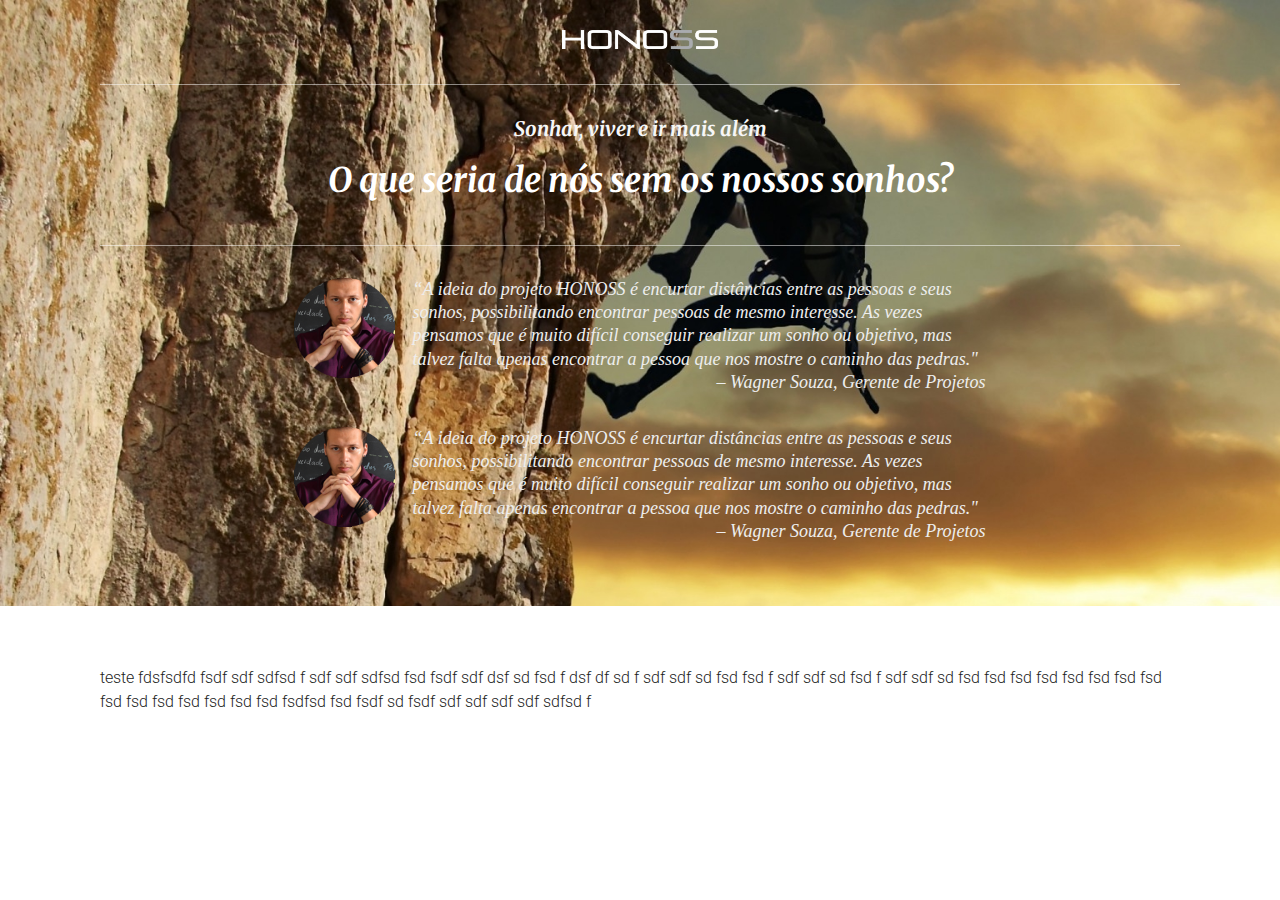
==== commit 32c87215: "land" ====
--- a/land/index.html
+++ b/land/index.html
@@ -6,7 +6,7 @@
     <meta name="author" content="">
     <meta name="description" content="">
 
-    <title>The Beginner's Guide to Inbound Marketing</title>
+    <title>HONOSS - Sonhar, viver e ir mais além</title>
     <link rel="shortcut icon" href="https://cdn2.hubspot.net/hub/145335/file-399276868-ico/impactbnd-COS/favicon_inbound-marketing-agency.ico?t=1458839373525">
 
     
@@ -40,6 +40,10 @@
 <link href="./index_files/landing-page.min.css" rel="stylesheet" type="text/css">
     <style>
 body {
+
+}
+
+#header{
 background: url(./index_files/bg.jpg); background-attachment:fixed; background-size:cover;
 }
 
@@ -97,7 +101,7 @@
 <div class="single-quote" id="quotes">
 
 	
-		<div class="carousel-inner" id="quotes">
+		<div id="quotes">
 			<div class="item">
 				<div class="span2">
 					<img src="./index_files/ws.png" alt="Wagner Souza"/>
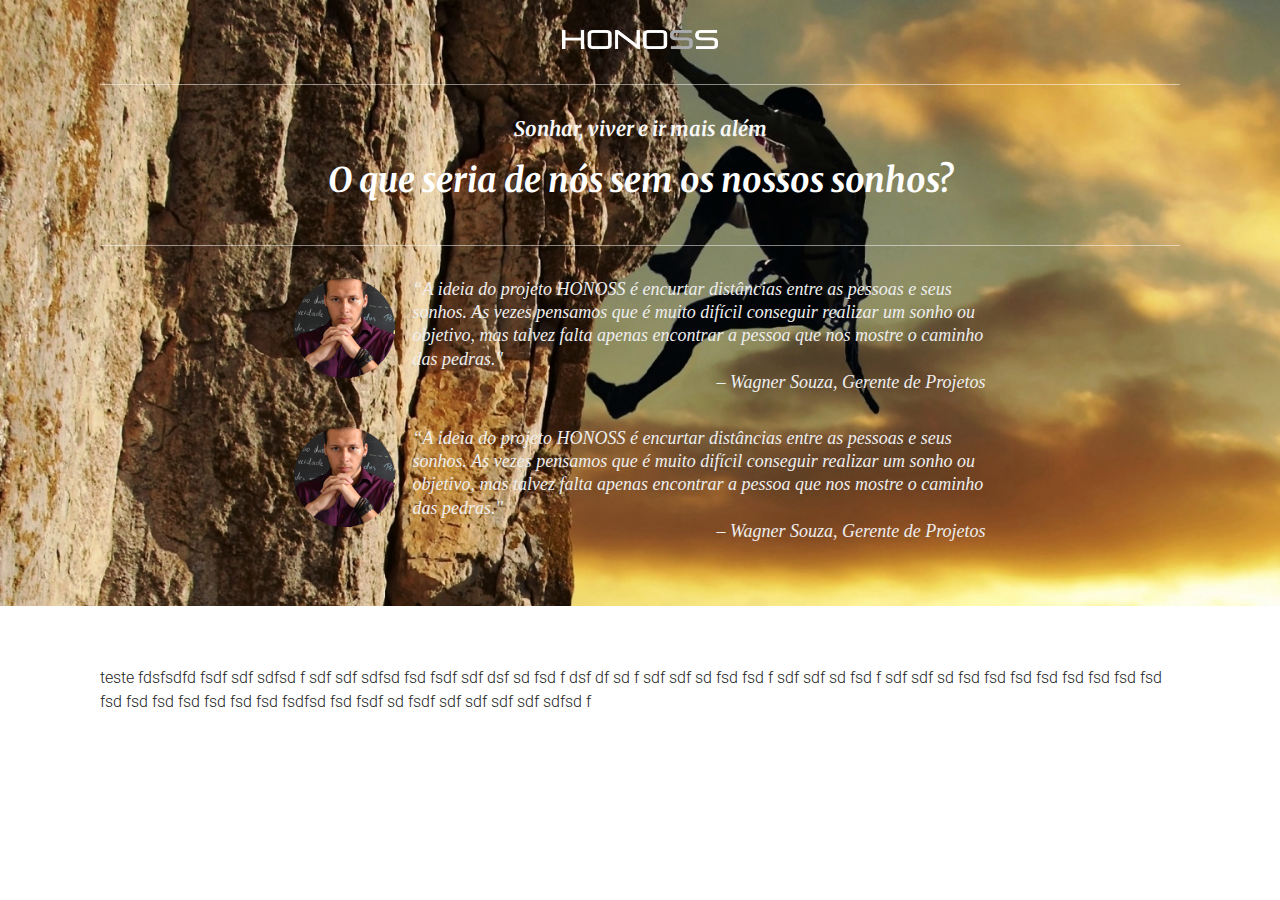
==== commit e5f4e555: "teste" ====
--- a/land/index.html
+++ b/land/index.html
@@ -7,7 +7,11 @@
     <meta name="description" content="">
 
     <title>HONOSS - Sonhar, viver e ir mais além</title>
-    <link rel="shortcut icon" href="https://cdn2.hubspot.net/hub/145335/file-399276868-ico/impactbnd-COS/favicon_inbound-marketing-agency.ico?t=1458839373525">
+
+	<link rel="icon" href="./icon/favicon-32.png" sizes="32x32">
+	<link rel="icon" href="./icon/favicon-48.png" sizes="48x48">
+	<link rel="icon" href="./icon/favicon-64.png" sizes="64x64">
+	<link rel="icon" href="./icon/favicon-128.png" sizes="128x128">
 
     
     <script async="" src="./index_files/fbevents.js"></script><script type="text/javascript" src="./index_files/jquery-1.11.2.js"></script>
@@ -17,10 +21,6 @@
     <meta property="og:title" content="">
     <meta name="twitter:description" content="">
     <meta name="twitter:title" content="">
-
-    
-    
-    <link rel="canonical" href="https://offers.impactbnd.com/the-beginners-guide-to-inbound-marketing">
 
 
     <!--[if lt IE 9]>
@@ -107,7 +107,7 @@
 					<img src="./index_files/ws.png" alt="Wagner Souza"/>
 				</div>
 				<div class="span10">
-					<p>“A ideia do projeto HONOSS é encurtar distâncias entre as pessoas e seus sonhos, possibilitando encontrar pessoas de mesmo interesse. As vezes pensamos que é muito difícil conseguir realizar um sonho ou objetivo, mas talvez falta apenas encontrar a pessoa que nos mostre o caminho das pedras."<span>– <strong>Wagner Souza</strong>, Gerente de Projetos</span></p>
+					<p>“A ideia do projeto HONOSS é encurtar distâncias entre as pessoas e seus sonhos. As vezes pensamos que é muito difícil conseguir realizar um sonho ou objetivo, mas talvez falta apenas encontrar a pessoa que nos mostre o caminho das pedras."<span>– <strong>Wagner Souza</strong>, Gerente de Projetos</span></p>
 				</div>
 
 			<div class="item">
@@ -115,7 +115,7 @@
 					<img src="./index_files/ws.png" alt="Wagner Souza"/>
 				</div>
 				<div class="span10">
-					<p>“A ideia do projeto HONOSS é encurtar distâncias entre as pessoas e seus sonhos, possibilitando encontrar pessoas de mesmo interesse. As vezes pensamos que é muito difícil conseguir realizar um sonho ou objetivo, mas talvez falta apenas encontrar a pessoa que nos mostre o caminho das pedras."<span>– <strong>Wagner Souza</strong>, Gerente de Projetos</span></p>
+					<p>“A ideia do projeto HONOSS é encurtar distâncias entre as pessoas e seus sonhos. As vezes pensamos que é muito difícil conseguir realizar um sonho ou objetivo, mas talvez falta apenas encontrar a pessoa que nos mostre o caminho das pedras."<span>– <strong>Wagner Souza</strong>, Gerente de Projetos</span></p>
 				</div>
 			</div>
 		</div>
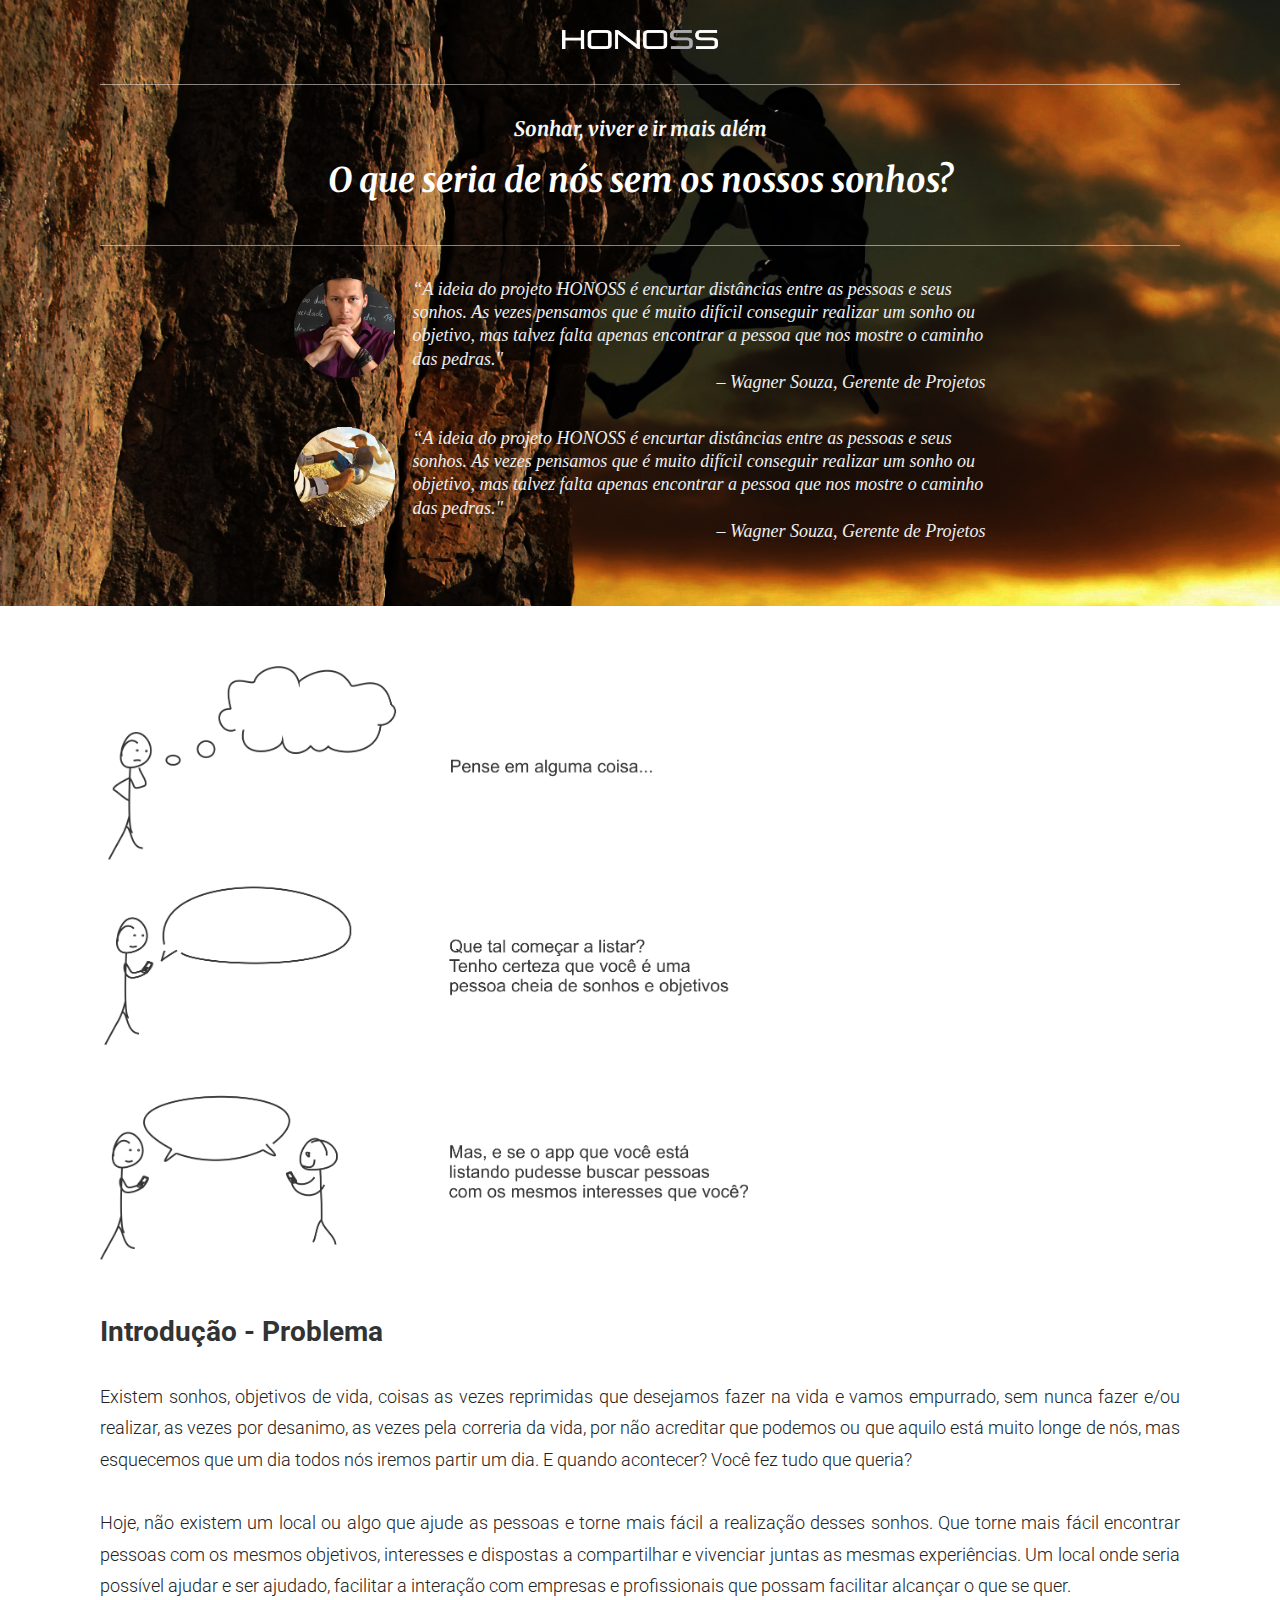
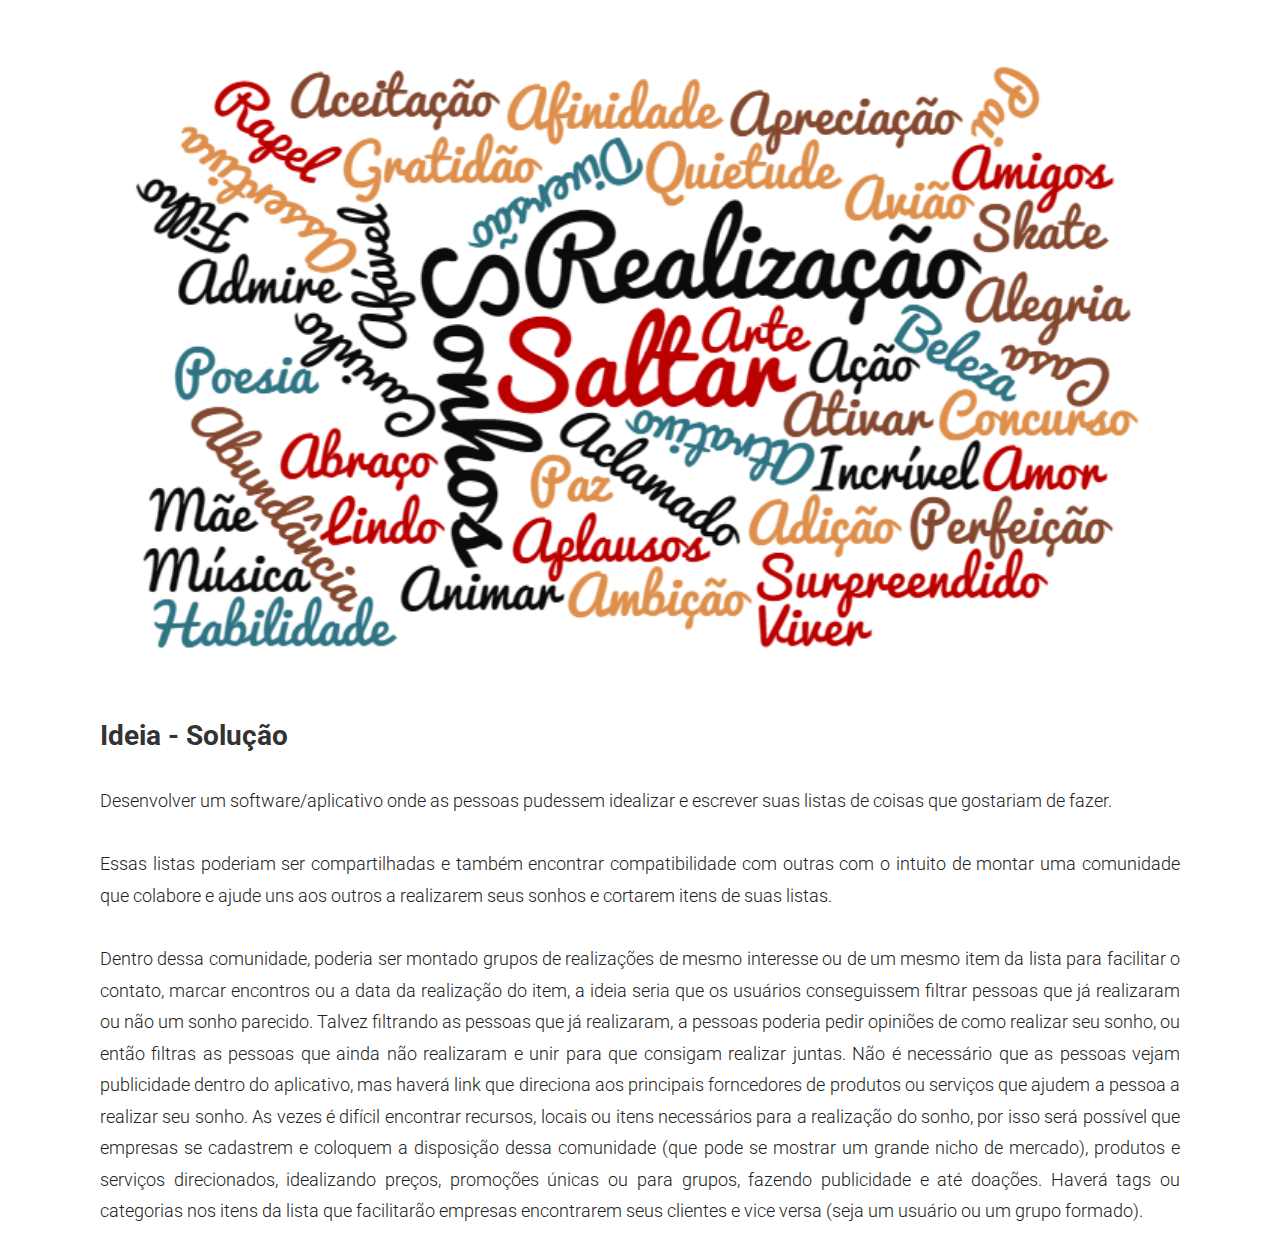
==== commit 05d02f12: "provadeconceito" ====
--- a/land/index.html
+++ b/land/index.html
@@ -7,7 +7,7 @@
     <meta name="description" content="">
 
     <title>HONOSS - Sonhar, viver e ir mais além</title>
-
+	<link rel="shortcut icon" href="./icon/favicon-48.png">
 	<link rel="icon" href="./icon/favicon-32.png" sizes="32x32">
 	<link rel="icon" href="./icon/favicon-48.png" sizes="48x48">
 	<link rel="icon" href="./icon/favicon-64.png" sizes="64x64">
@@ -47,6 +47,25 @@
 background: url(./index_files/bg.jpg); background-attachment:fixed; background-size:cover;
 }
 
+.quadrinhos{
+  margin-left:5px;
+  margin-top:5px;
+  float:left;
+  padding: 4px;
+}
+
+.quadrinhos{
+font-size: 100%;
+line-height: 1.5;
+font-weight: 300;
+color: #222;
+font-family: serif;
+}
+
+.quadrinhos img{
+padding-right:15px;
+}
+
 h1{margin-bottom:0px;}
 .main-text{margin-bottom:15px; font-size:20px; text-transform:none;}
  h1.sub-text{margin-bottom:20px;}
@@ -112,7 +131,7 @@
 
 			<div class="item">
 				<div class="span2">
-					<img src="./index_files/ws.png" alt="Wagner Souza"/>
+					<img src="./index_files/ws2.png" alt="Wagner Souza"/>
 				</div>
 				<div class="span10">
 					<p>“A ideia do projeto HONOSS é encurtar distâncias entre as pessoas e seus sonhos. As vezes pensamos que é muito difícil conseguir realizar um sonho ou objetivo, mas talvez falta apenas encontrar a pessoa que nos mostre o caminho das pedras."<span>– <strong>Wagner Souza</strong>, Gerente de Projetos</span></p>
@@ -156,8 +175,61 @@
                 <div class="row-fluid-wrapper row-depth-1 row-number-2 ">
                 <div class="row-fluid ">
                     <div class="span6 widget-span widget-type-rich_text " style="" data-widget-type="rich_text" data-x="0" data-w="6">
-teste fdsfsdfd fsdf sdf sdfsd f sdf sdf sdfsd fsd fsdf sdf dsf sd fsd f dsf df sd f sdf sdf sd fsd fsd f sdf sdf sd fsd f sdf sdf sd fsd fsd fsd fsd fsd fsd fsd fsd fsd fsd fsd fsd fsd fsd fsd fsdfsd fsd fsdf sd fsdf sdf sdf sdf sdf sdfsd f
-                    </div><!--end widget-span -->
+
+					
+					
+	<img src="./index_files/quadrinhos.png" alt="Qual é o seu objetivo?" width="60%">				
+					
+<h3>Introdução - Problema</h3>
+
+<p align="justify">Existem sonhos, objetivos de vida, coisas as vezes reprimidas que desejamos fazer na vida e vamos empurrado, sem nunca fazer e/ou realizar, as vezes por desanimo, as vezes pela correria da vida, por não acreditar que podemos ou que aquilo está muito longe de nós, mas esquecemos que um dia todos nós iremos partir um dia.
+E quando acontecer? Você fez tudo que queria?</p>
+<p align="justify">Hoje, não existem um local ou algo que ajude as pessoas e torne mais fácil a realização desses sonhos. Que torne mais fácil encontrar pessoas com os mesmos objetivos, interesses e dispostas a compartilhar e vivenciar juntas as mesmas experiências.
+Um local onde seria possível ajudar e ser ajudado, facilitar a interação com empresas e profissionais que possam facilitar alcançar o que se quer.</p>
+
+	<img src="./index_files/wordcloud.png" alt="lista de palavras" width="100%">
+
+<h3>Ideia - Solução</h3>
+
+<p align="justify">Desenvolver um software/aplicativo onde as pessoas pudessem idealizar e escrever suas listas de coisas que gostariam de fazer.</p>
+<p align="justify">Essas listas poderiam ser compartilhadas e também encontrar compatibilidade com outras com o intuito de montar uma comunidade que colabore e ajude uns aos outros a realizarem seus sonhos e cortarem itens de suas listas.</p>
+<p align="justify">Dentro dessa comunidade, poderia ser montado grupos de realizações de mesmo interesse ou de um mesmo item da lista para facilitar o contato, marcar encontros ou a data da realização do item, a ideia seria que os usuários conseguissem filtrar pessoas que já realizaram ou não um sonho parecido. Talvez filtrando as pessoas que já realizaram, a pessoas poderia pedir opiniões de como realizar seu sonho, ou então filtras as pessoas que ainda não realizaram e unir para que consigam realizar juntas. Não é necessário que as pessoas vejam publicidade dentro do aplicativo, mas haverá link que direciona aos principais forncedores de produtos ou serviços que ajudem a pessoa a realizar seu sonho. As vezes é difícil encontrar recursos, locais ou itens necessários para a realização do sonho, por isso será possível que empresas se cadastrem e coloquem a disposição dessa comunidade (que pode se mostrar um grande nicho de mercado), produtos e serviços direcionados, idealizando preços, promoções únicas ou para grupos, fazendo publicidade e até doações.
+Haverá tags ou categorias nos itens da lista que facilitarão empresas encontrarem seus clientes e vice versa (seja um usuário ou um grupo formado).</p>			
+					
+					
+					
+<!--
+<div class="quadrinhos">
+						<img src="./index_files/1.png" alt="Qual é o seu objetivo?" width="80%" align="left">
+						
+<p> 
+<strong>PENSE EM ALGUMA COISA...</strong><br />
+E se o seu sonho fosse... saltar de paraquedas?<br />
+</p>
+
+</div>
+<div class="quadrinhos">
+						<img src="./index_files/2.png" alt="Procure em nosso APP" width="80%" align="left">
+					
+<p> 
+E SE HOUVESSE UM MEIO DE VOCÊ ENCONTRAR PESSOAS COM OS MESMOS OBJETIVOS?<br />
+Encontrar pessoas próximas que já saltaram ou têm vontade de saltar.<br />
+</p>
+
+</div>
+<div class="quadrinhos">
+						<img src="./index_files/3.png" alt="Encontre um amigo que possa te ajudar" width="80%" align="left">
+					
+<p> 
+SONHAR JUNTO PODE SER A CHAVE PARA O SUCESSO PESSOAL E COLETIVO, ÀS VEZES ALGO QUE VOCÊ NÃO SABE FAZER O OUTRO SABE, OU CONHECE ALGUÉM QUE PODE AJUDAR. <br />
+Talvez aquele que ainda não saltou pode se tornar um novo amigo e juntos vocês poderão encontrar profissionais que façam um preço mais camarada pra vocês.<br /></p>
+
+</div>-->
+
+					
+					
+					
+					</div><!--end widget-span -->
 
             </div><!--end row-->
             </div><!--end row-wrapper -->
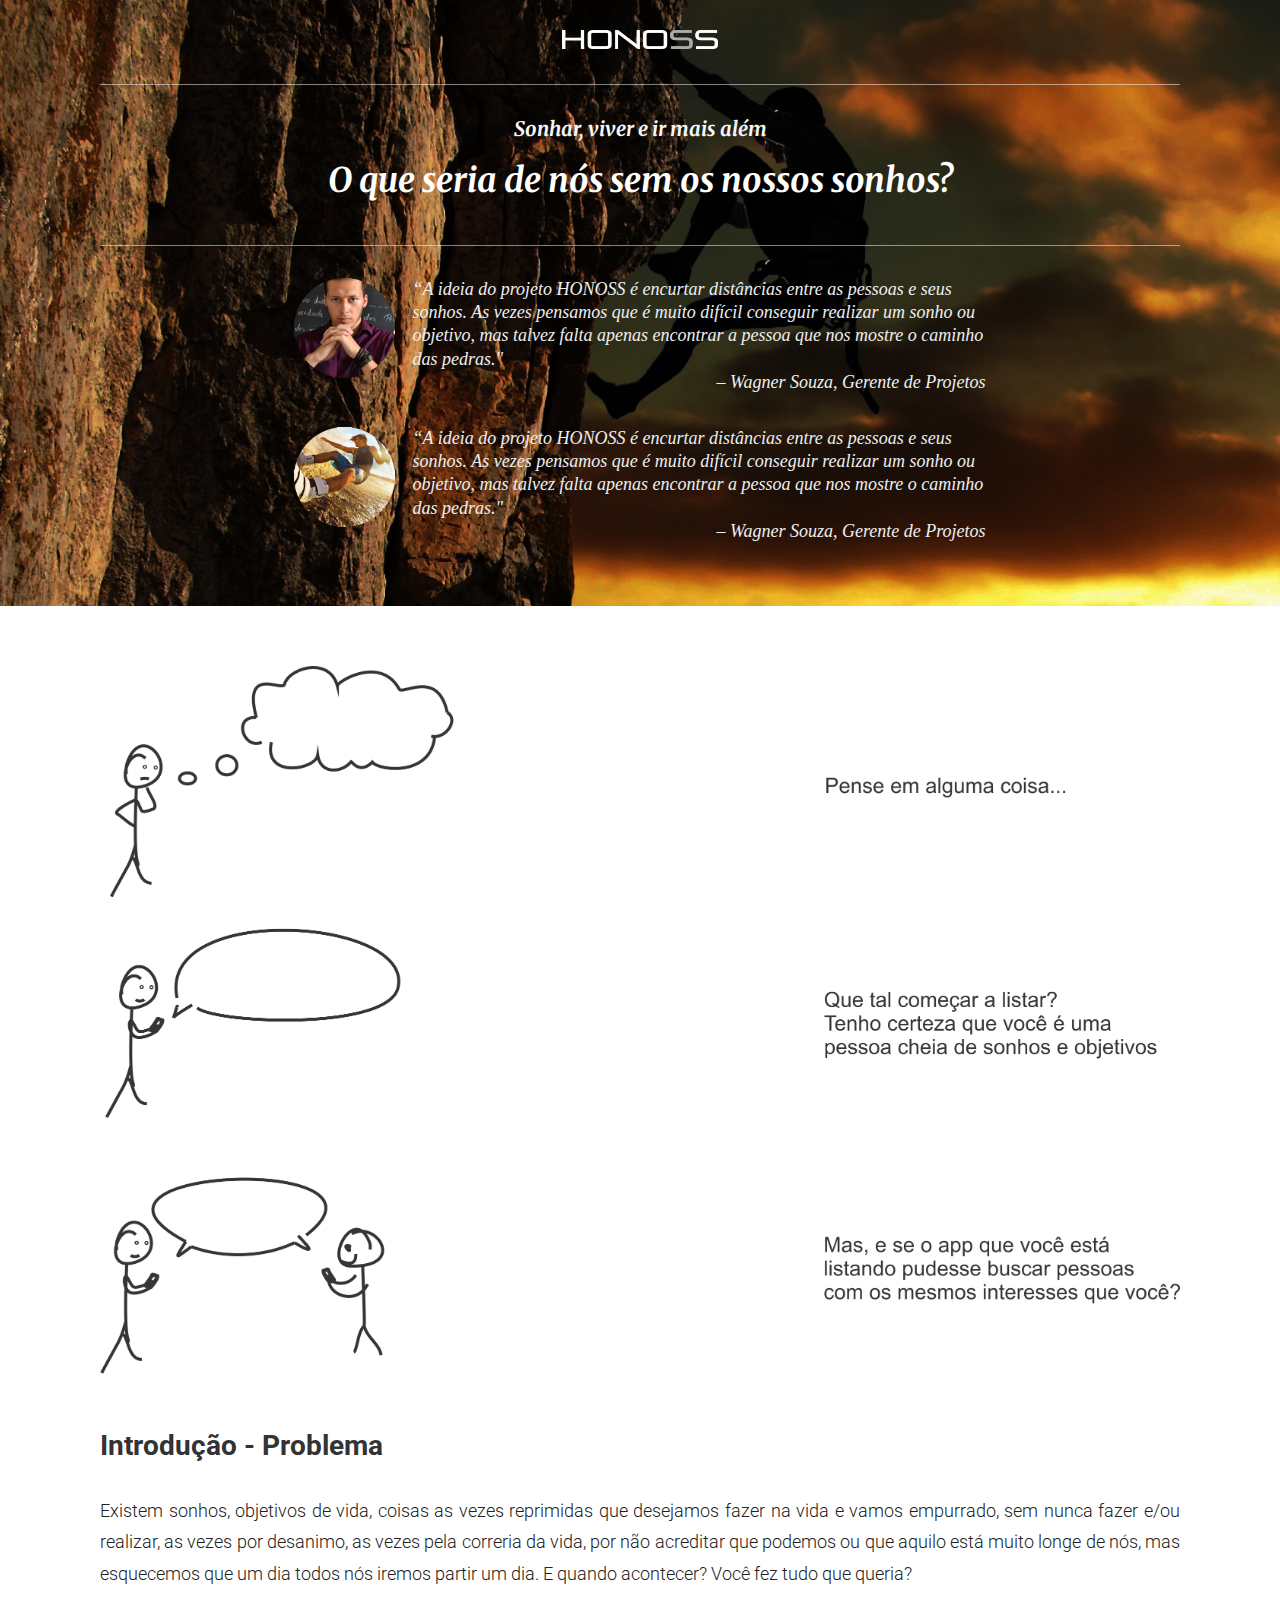
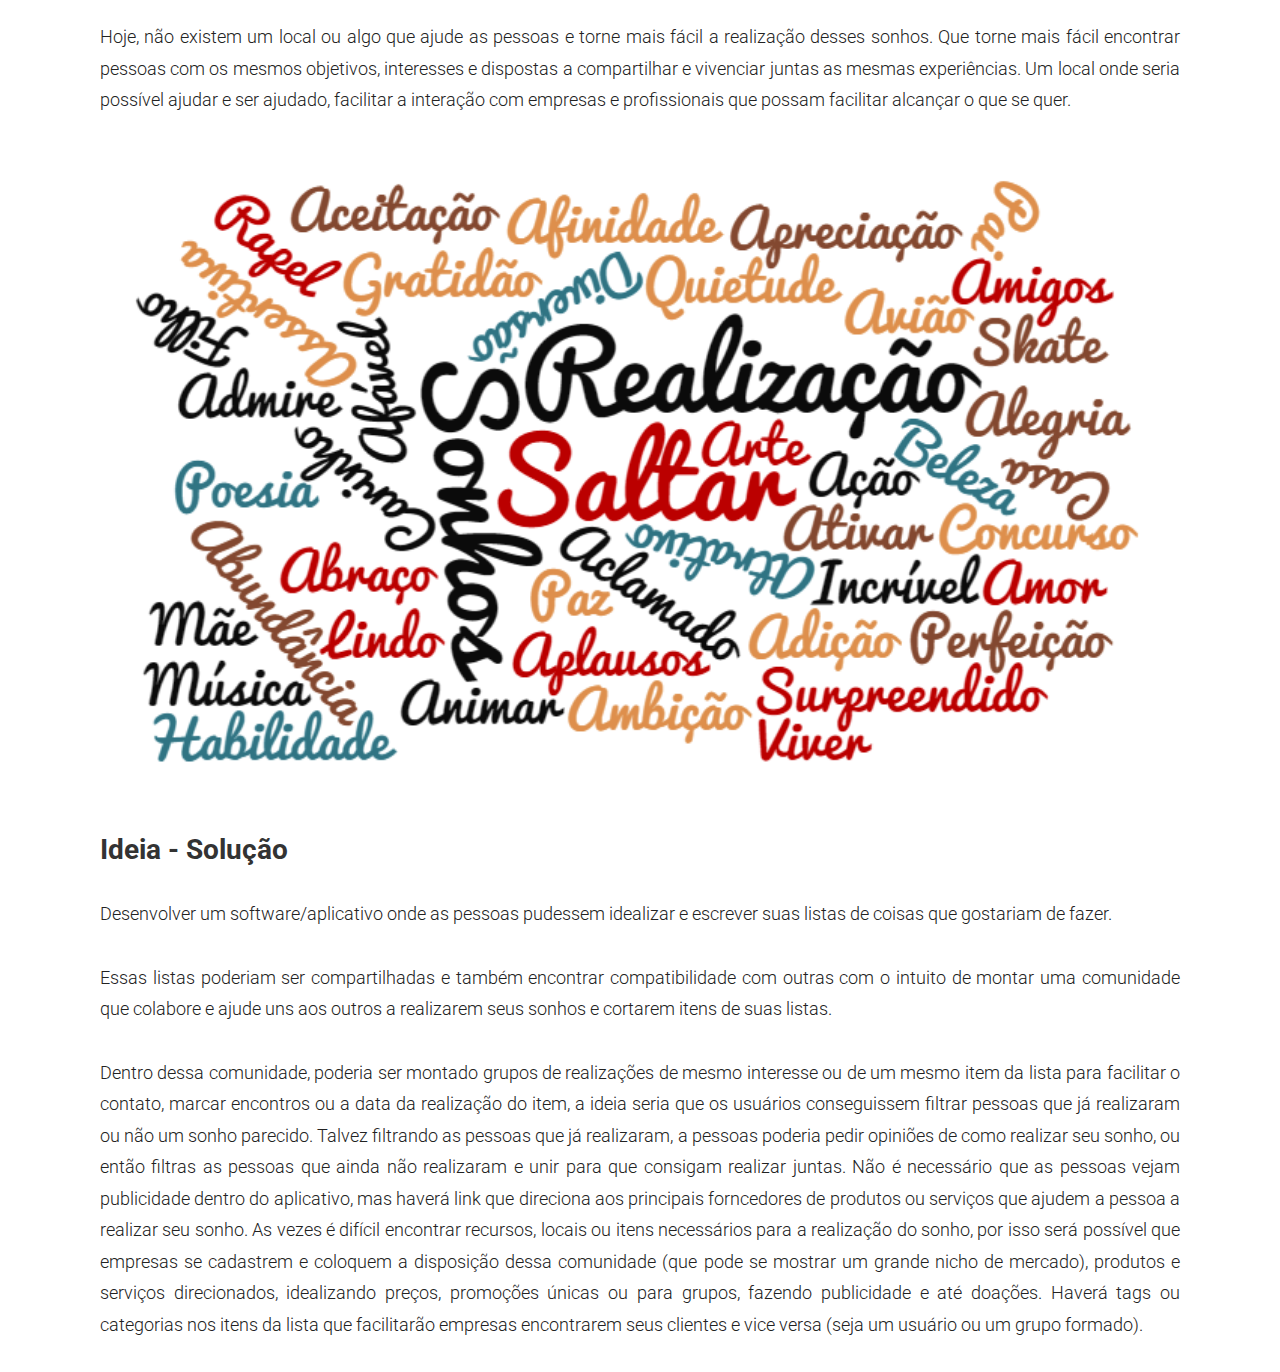
==== commit 25174df8: "commit" ====
--- a/land/index.html
+++ b/land/index.html
@@ -178,7 +178,7 @@
 
 					
 					
-	<img src="./index_files/quadrinhos.png" alt="Qual é o seu objetivo?" width="60%">				
+	<img src="./index_files/quadrinhos.png" alt="Qual é o seu objetivo?" width="100%">				
 					
 <h3>Introdução - Problema</h3>
 
@@ -189,6 +189,8 @@
 
 	<img src="./index_files/wordcloud.png" alt="lista de palavras" width="100%">
 
+
+	
 <h3>Ideia - Solução</h3>
 
 <p align="justify">Desenvolver um software/aplicativo onde as pessoas pudessem idealizar e escrever suas listas de coisas que gostariam de fazer.</p>
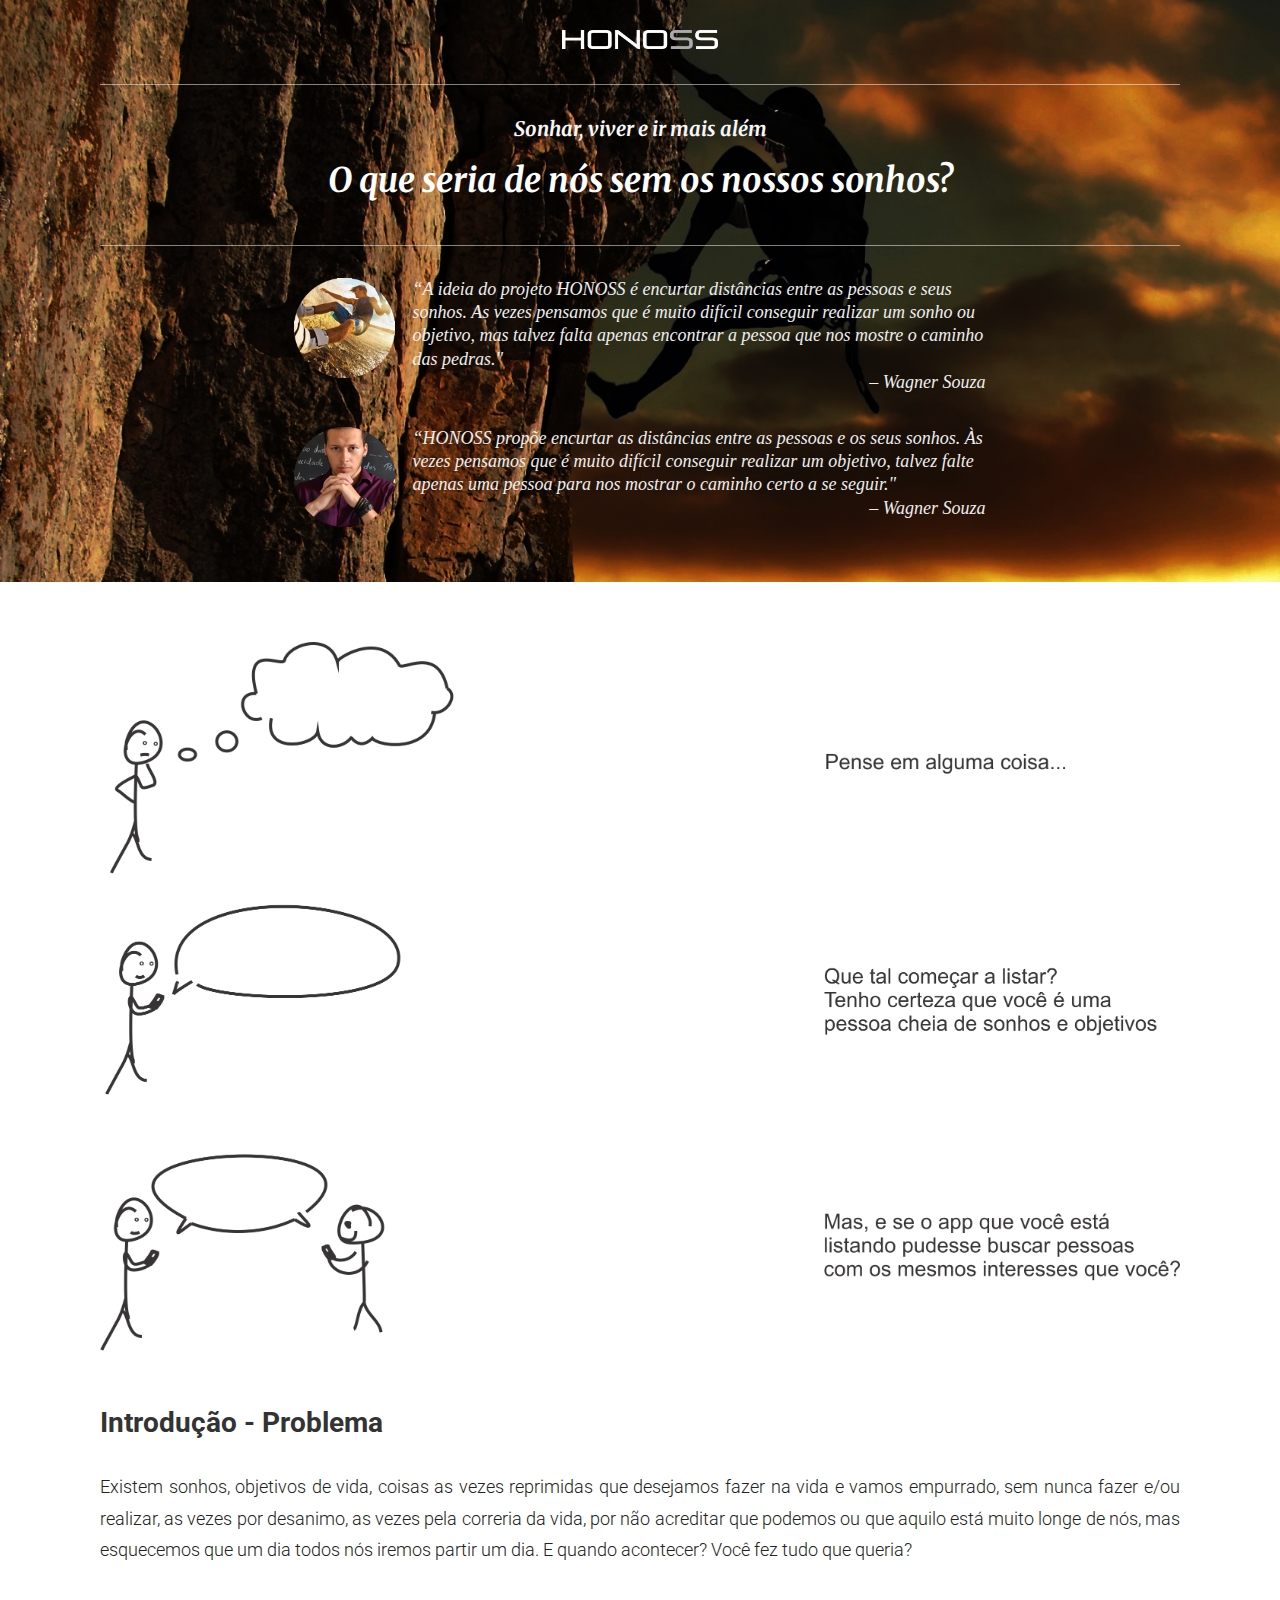
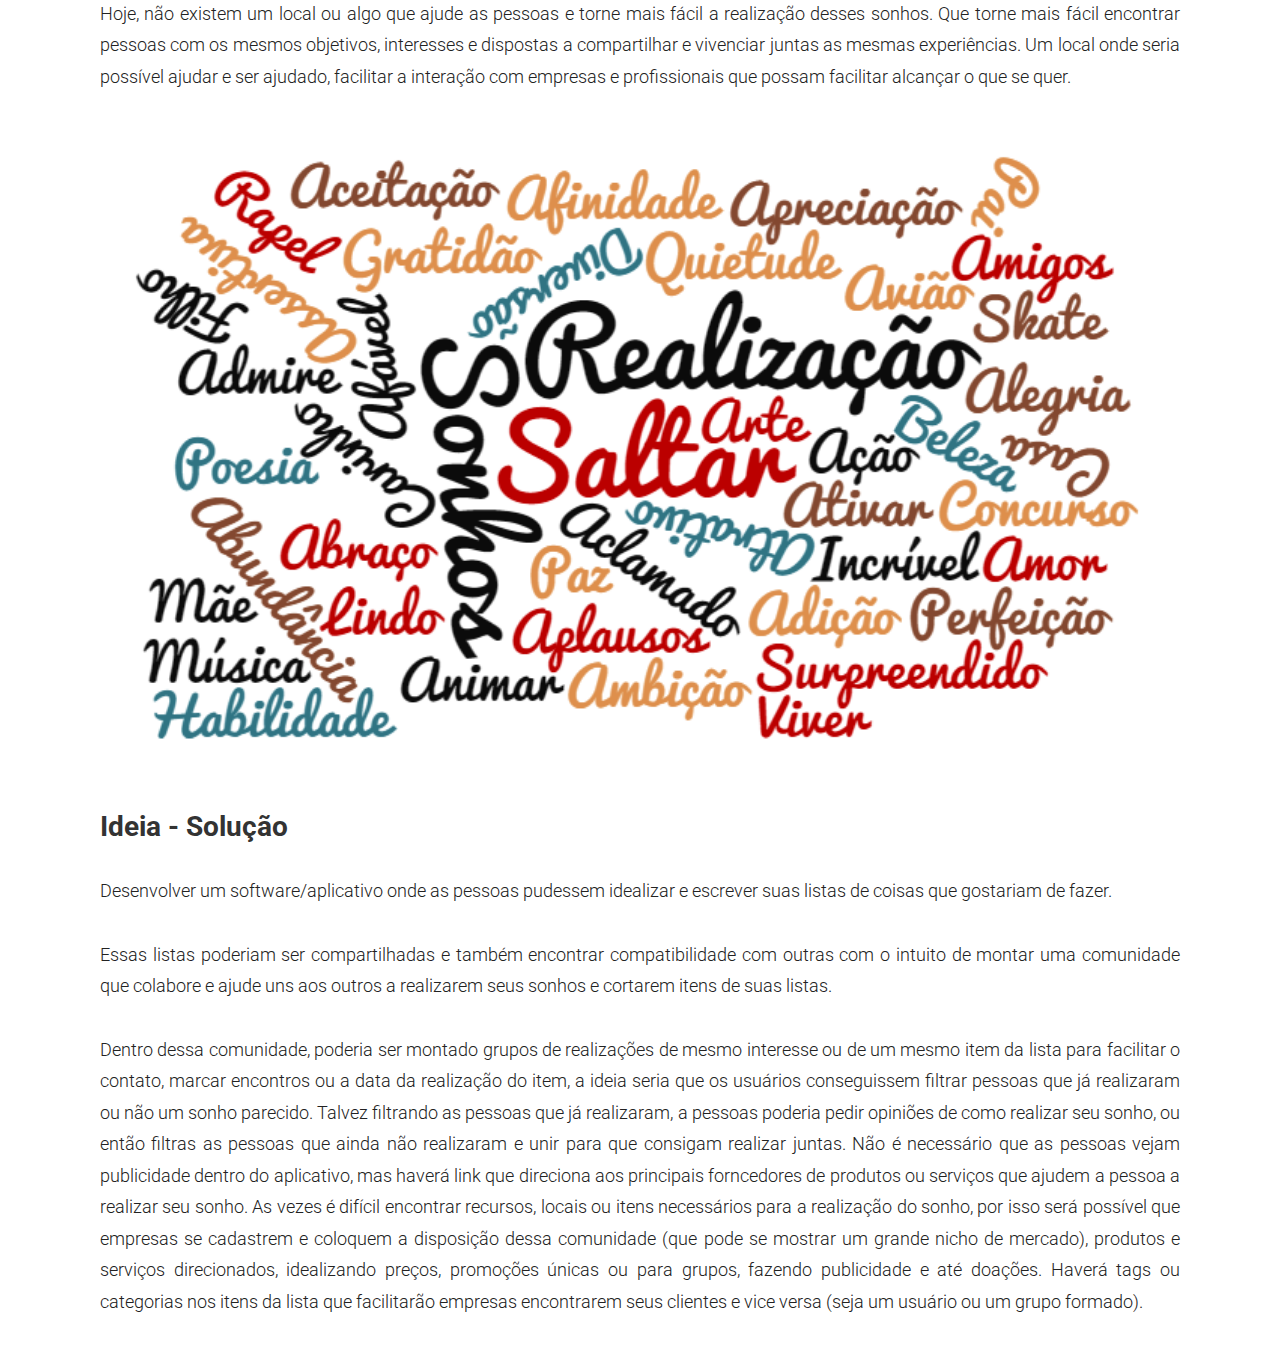
==== commit 8e99102d: "mudanças" ====
--- a/land/index.html
+++ b/land/index.html
@@ -123,18 +123,18 @@
 		<div id="quotes">
 			<div class="item">
 				<div class="span2">
-					<img src="./index_files/ws.png" alt="Wagner Souza"/>
+					<img src="./index_files/ws2.png" alt="Wagner Souza"/>
 				</div>
 				<div class="span10">
-					<p>“A ideia do projeto HONOSS é encurtar distâncias entre as pessoas e seus sonhos. As vezes pensamos que é muito difícil conseguir realizar um sonho ou objetivo, mas talvez falta apenas encontrar a pessoa que nos mostre o caminho das pedras."<span>– <strong>Wagner Souza</strong>, Gerente de Projetos</span></p>
+					<p>“A ideia do projeto HONOSS é encurtar distâncias entre as pessoas e seus sonhos. As vezes pensamos que é muito difícil conseguir realizar um sonho ou objetivo, mas talvez falta apenas encontrar a pessoa que nos mostre o caminho das pedras."<span>– <strong>Wagner Souza</strong></span></p>
 				</div>
 
 			<div class="item">
 				<div class="span2">
-					<img src="./index_files/ws2.png" alt="Wagner Souza"/>
+					<img src="./index_files/ws.png" alt="Wagner Souza"/>
 				</div>
 				<div class="span10">
-					<p>“A ideia do projeto HONOSS é encurtar distâncias entre as pessoas e seus sonhos. As vezes pensamos que é muito difícil conseguir realizar um sonho ou objetivo, mas talvez falta apenas encontrar a pessoa que nos mostre o caminho das pedras."<span>– <strong>Wagner Souza</strong>, Gerente de Projetos</span></p>
+					<p>“HONOSS propõe encurtar as distâncias entre as pessoas e os seus sonhos. Às vezes pensamos que é muito difícil conseguir realizar um objetivo, talvez falte apenas uma pessoa para nos mostrar o caminho certo a se seguir."<span>– <strong>Wagner Souza</strong></span></p>
 				</div>
 			</div>
 		</div>
